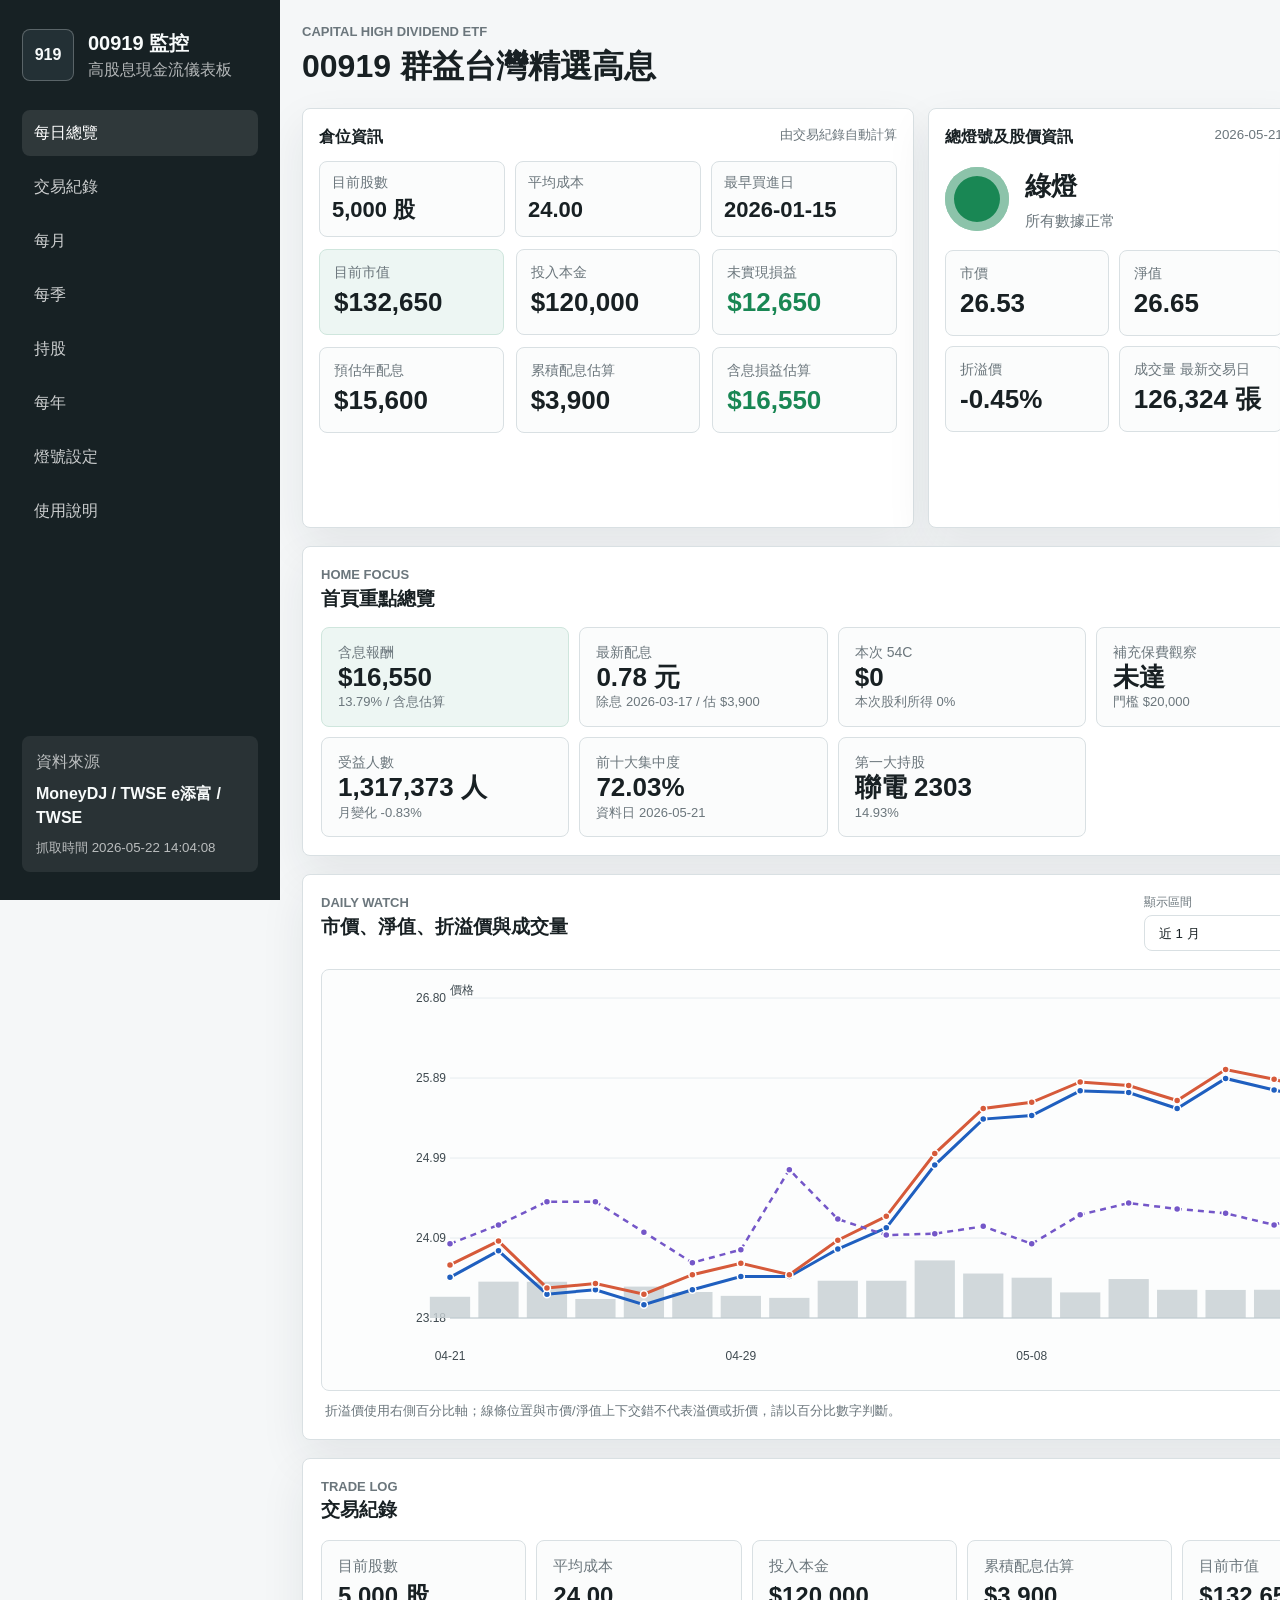
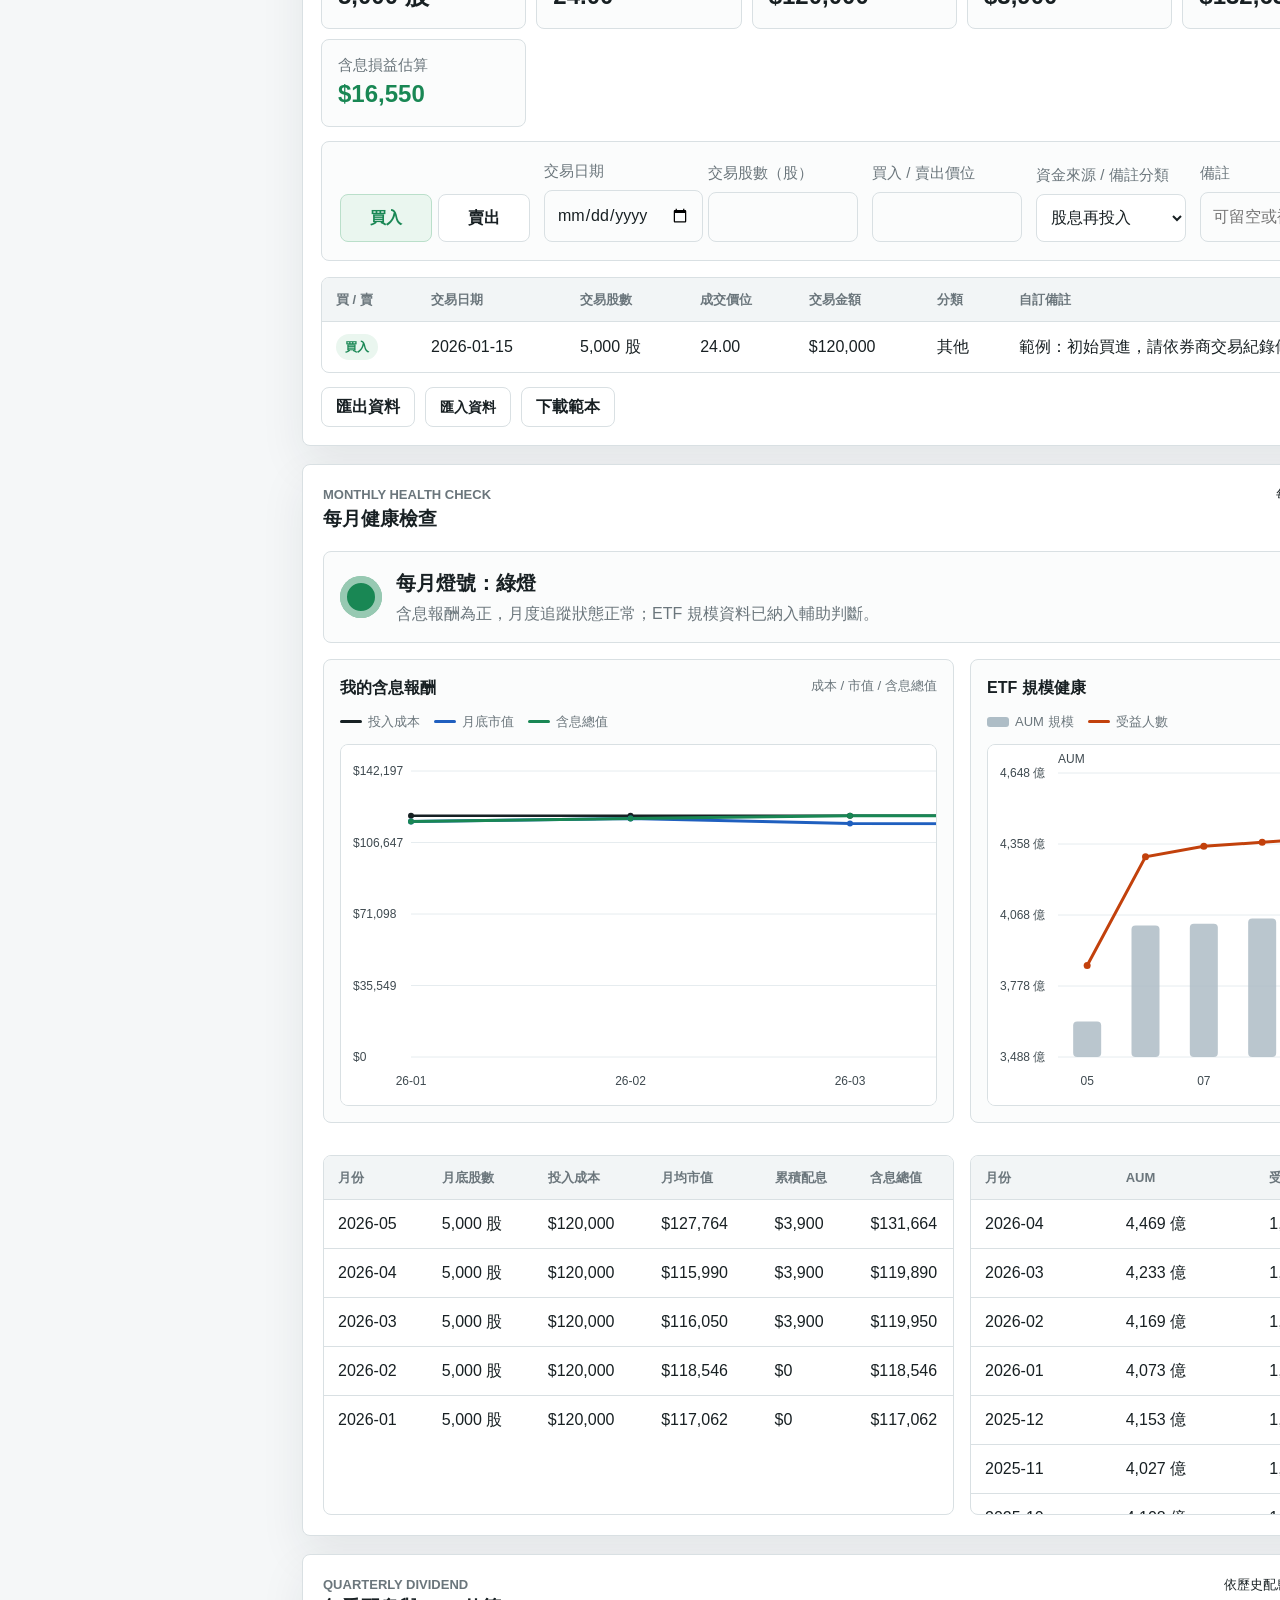
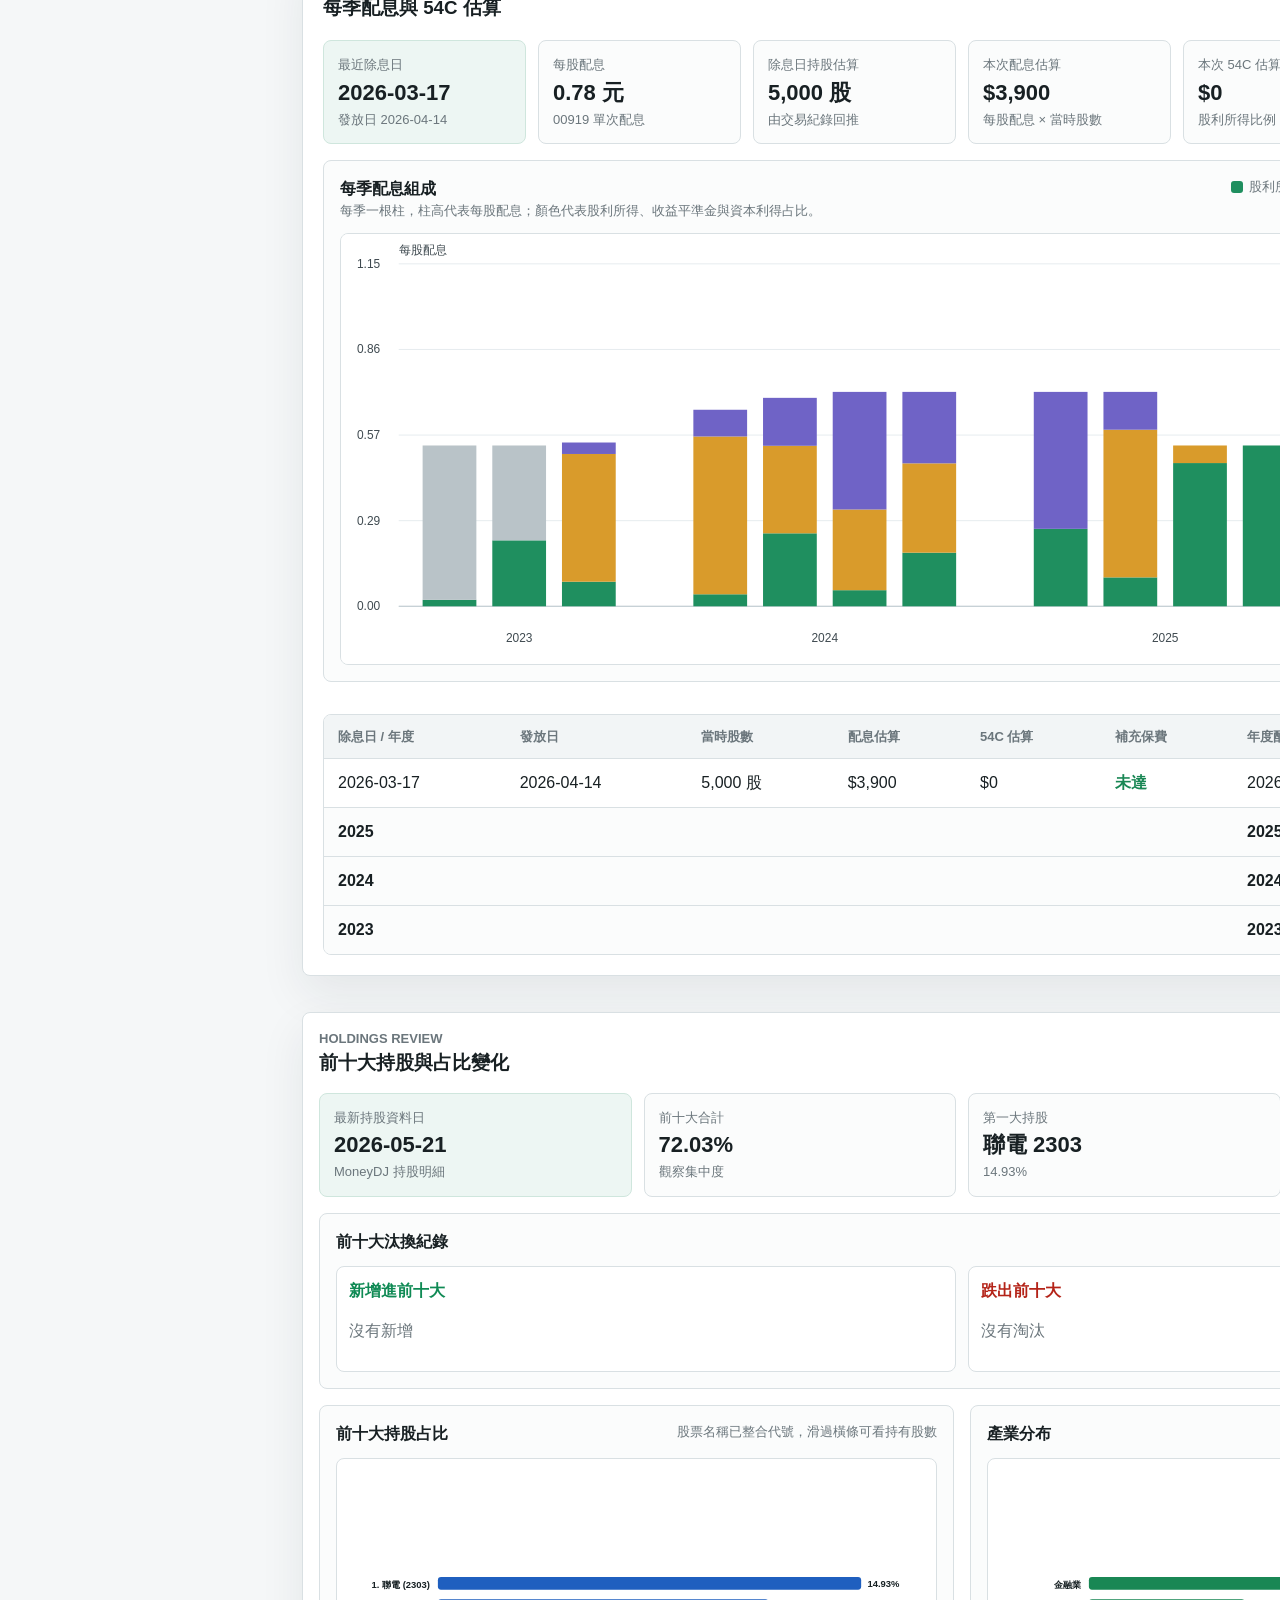
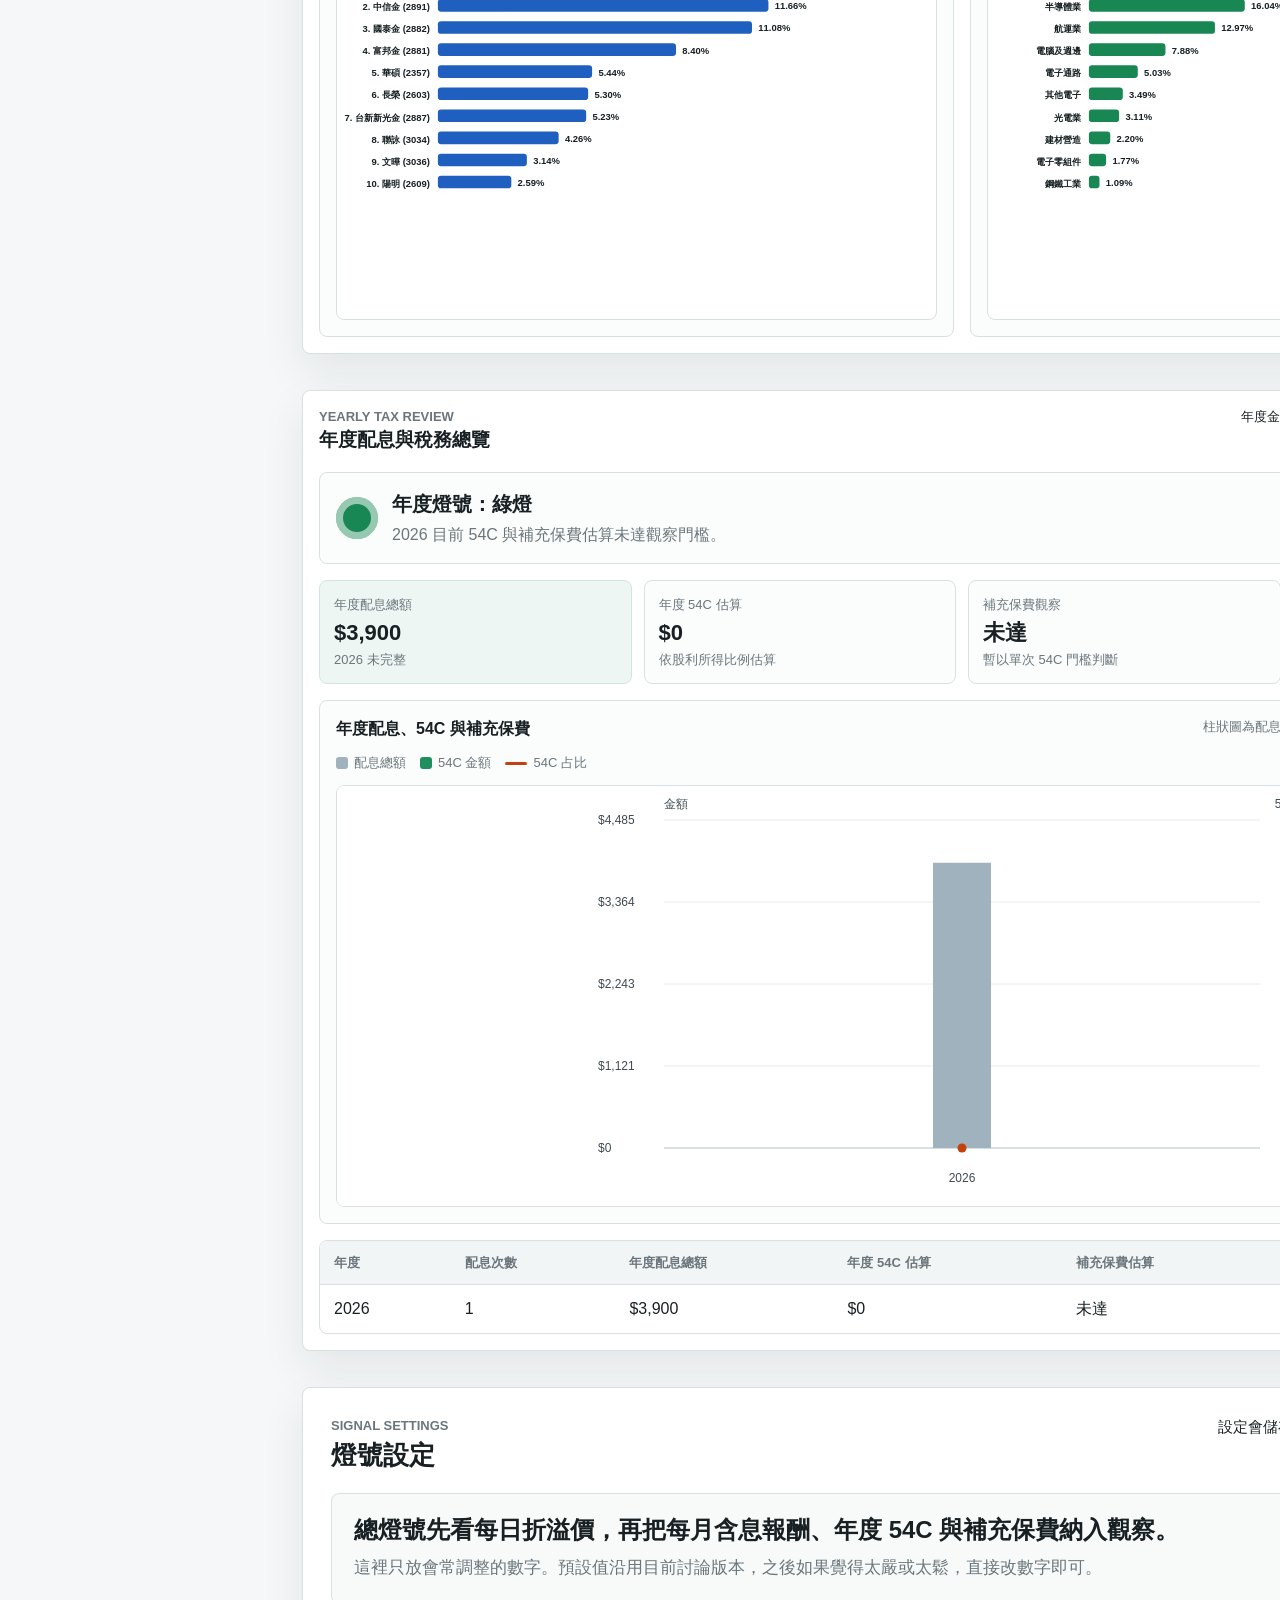
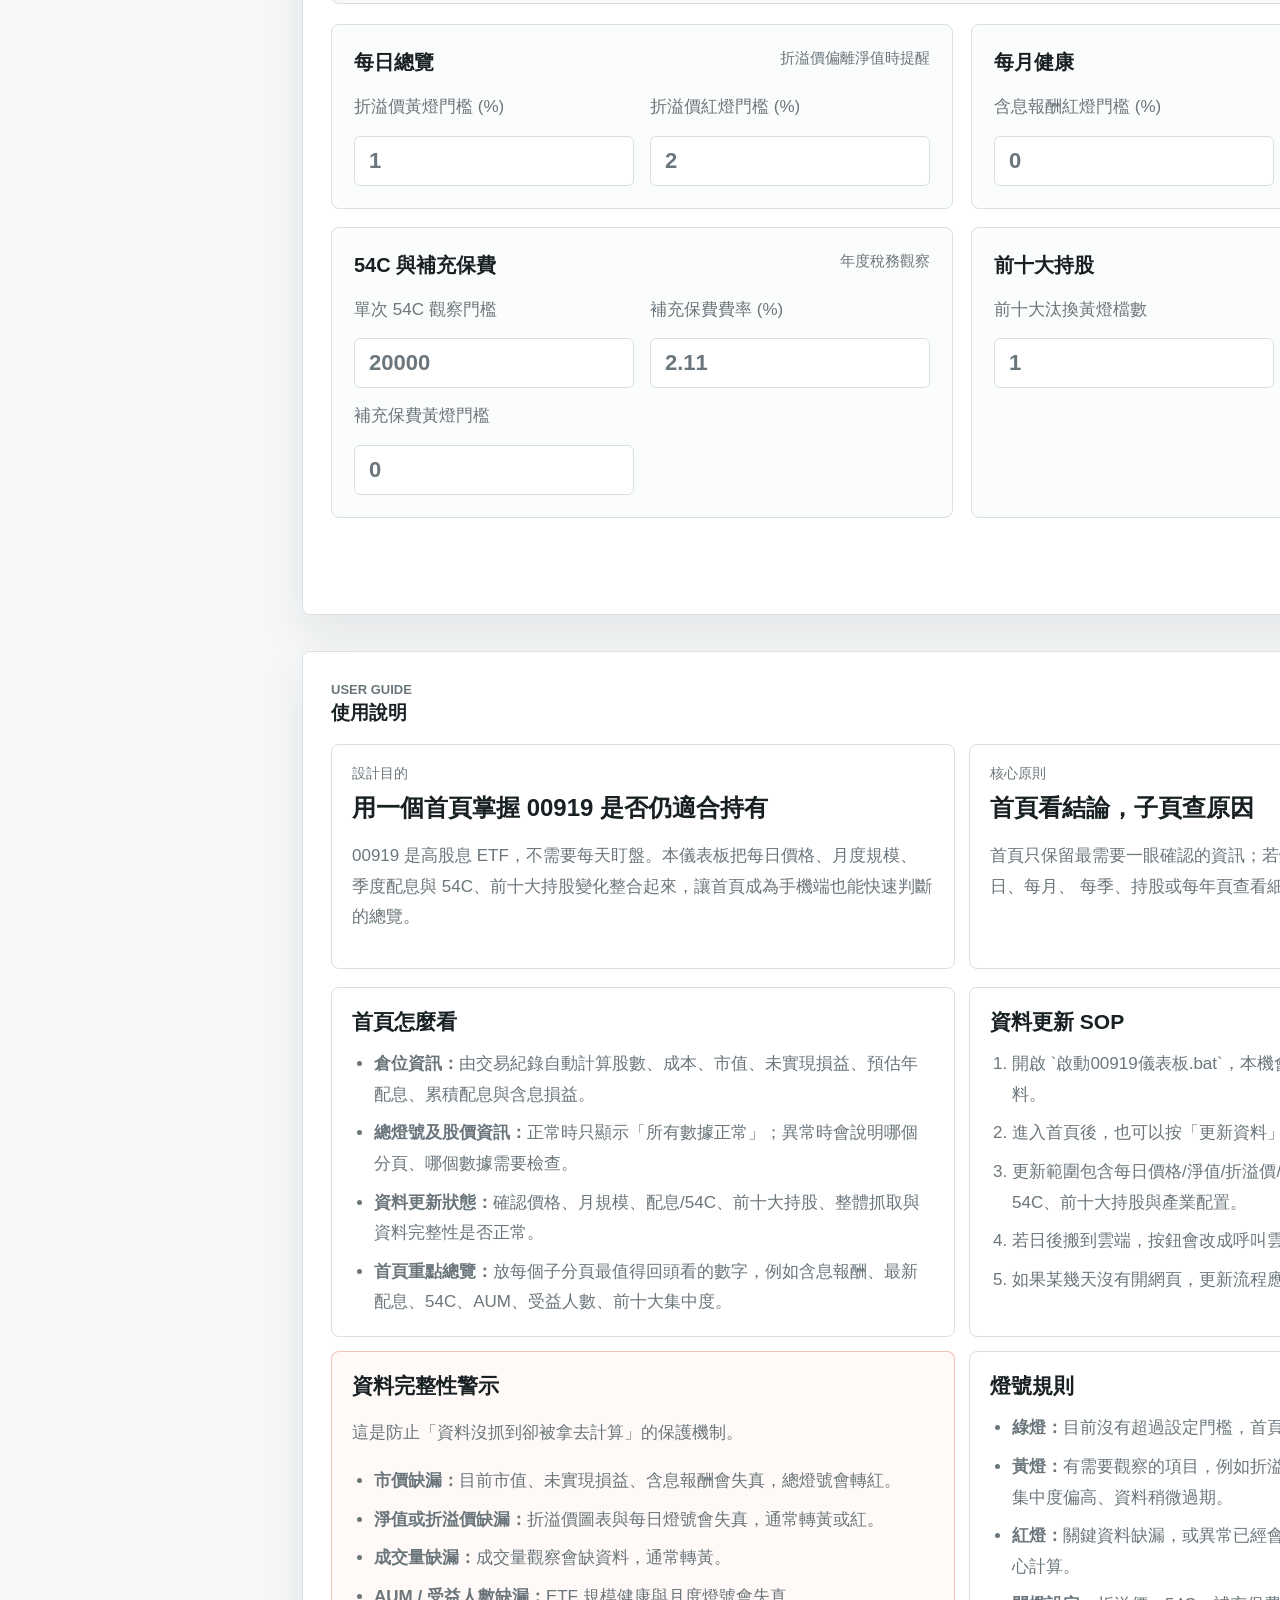
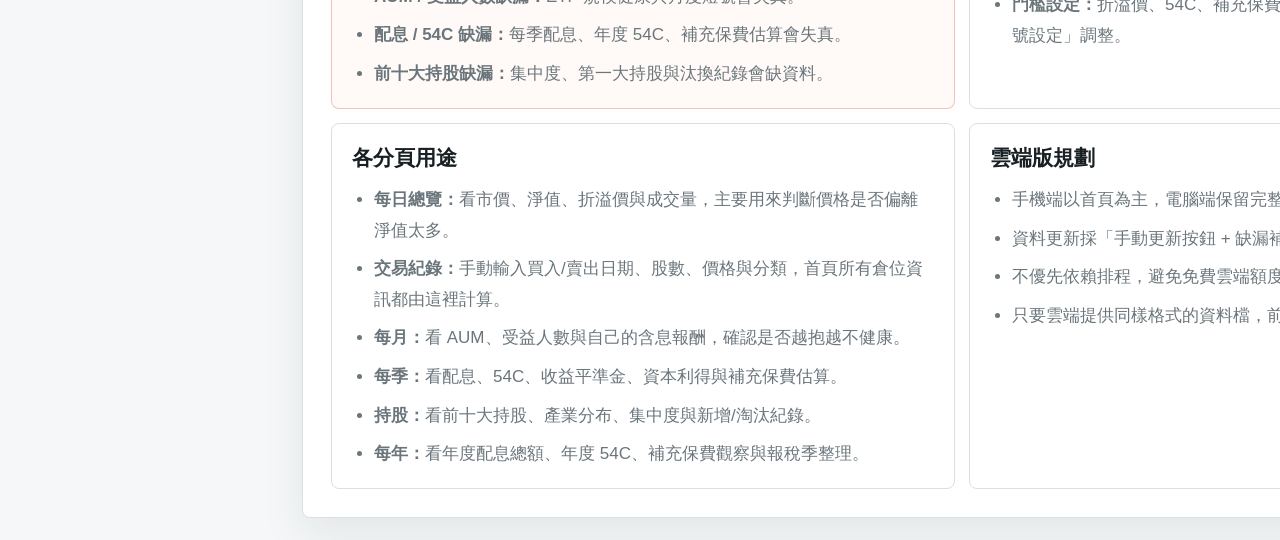
==== index.html @ 69cc53ef "mobile_spacing_v4" ====
<!doctype html>
<html lang="zh-Hant">
  <head>
    <meta charset="utf-8" />
    <meta name="viewport" content="width=device-width, initial-scale=1" />
    <title>00919 監控儀表板</title>
    <link rel="stylesheet" href="assets/styles.css?v=20260522-1730" />
  </head>
  <body>
    <div class="app-shell">
      <aside class="sidebar">
        <div class="brand">
          <span class="brand-mark">919</span>
          <div>
            <h1>00919 監控</h1>
            <p>高股息現金流儀表板</p>
          </div>
        </div>
        <nav class="nav">
          <a class="active" href="#home">每日總覽</a>
          <a href="#trades">交易紀錄</a>
          <a href="#monthly">每月</a>
          <a href="#quarterly">每季</a>
          <a href="#holdings">持股</a>
          <a href="#yearly">每年</a>
          <a href="#signal-settings">燈號設定</a>
          <a href="#manual">使用說明</a>
        </nav>
        <div class="source-card">
          <span>資料來源</span>
          <strong>MoneyDJ / TWSE e添富 / TWSE</strong>
          <small id="fetchedAt">更新中...</small>
        </div>
      </aside>

      <main class="content" id="home">
        <header class="page-header">
          <div>
            <p class="eyebrow">Capital High Dividend ETF</p>
            <h2>00919 群益台灣精選高息</h2>
          </div>
          <div class="header-actions">
            <button class="icon-button" id="refreshButton" type="button" title="重新讀取資料">↻</button>
          </div>
        </header>

        <section class="mobile-home" aria-label="00919 手機首頁">
          <section class="mobile-home__hero hero-banner">
            <div class="hero-banner__glow"></div>
            <div class="hero-status-orb" id="mobileSignalOrb">
              <span id="mobileSignalLabel">綠燈</span>
              <small id="mobileSignalReason">所有數據正常</small>
            </div>
            <div class="hero-meta">
              <p>CAPITAL HIGH DIVIDEND ETF</p>
              <h2>00919 群益台灣精選高息</h2>
              <span class="ui-status-chip hero-time-chip" id="mobileFetchedAt">目前資料抓取時間 --</span>
              <span class="ui-status-chip hero-premium-chip" id="mobileHeroPremium">折溢價 --</span>
            </div>
            <div class="hero-actions">
              <button class="hero-action-button" id="mobileRefreshButton" type="button">↻ 更新資料</button>
              <button class="hero-more-button" type="button" aria-label="更多">•••</button>
            </div>
          </section>

          <section class="core-status-card">
            <div class="mobile-section-head">
              <div class="mobile-section-title">
                <span class="mobile-section-icon teal">▰</span>
                <h3>核心數據與更新狀態</h3>
              </div>
              <span class="ui-status-chip ui-status-chip--green" id="mobileCoreUpdateCount">-- 已更新</span>
            </div>
            <div class="core-status-grid">
              <article class="core-metric-tile" data-status="green">
                <span class="metric-icon green">▱</span>
                <span class="metric-label">目前股數</span>
                <strong id="mobileShares">--</strong>
                <small class="metric-status-line" id="mobileSharesStatus">● 正常　--</small>
              </article>
              <article class="core-metric-tile" data-status="green">
                <span class="metric-icon cyan">$</span>
                <span class="metric-label">平均成本</span>
                <strong id="mobileAvgCost">--</strong>
                <small class="metric-status-line" id="mobileAvgCostStatus">● 正常　--</small>
              </article>
              <article class="core-metric-tile" data-status="green">
                <span class="metric-icon purple">□</span>
                <span class="metric-label">最早買進日</span>
                <strong id="mobileFirstTradeDate">--</strong>
                <small class="metric-status-line" id="mobileFirstTradeStatus">● 正常　--</small>
              </article>
              <article class="core-metric-tile" data-status="green">
                <span class="metric-icon green">↗</span>
                <span class="metric-label">目前市值</span>
                <strong id="mobileMarketValue">--</strong>
                <small class="metric-status-line" id="mobileMarketValueStatus">● 正常　--</small>
              </article>
              <article class="core-metric-tile" data-status="green">
                <span class="metric-icon blue">▣</span>
                <span class="metric-label">投入本金</span>
                <strong id="mobileTotalCost">--</strong>
                <small class="metric-status-line" id="mobileTotalCostStatus">● 正常　--</small>
              </article>
              <article class="core-metric-tile" data-status="green">
                <span class="metric-icon orange">◔</span>
                <span class="metric-label">未實現損益</span>
                <strong id="mobileUnrealizedPnl">--</strong>
                <small class="metric-status-line" id="mobileUnrealizedPnlStatus">● 正常　--</small>
              </article>
              <article class="core-metric-tile" data-status="green">
                <span class="metric-icon amber">◎</span>
                <span class="metric-label">預估年配息</span>
                <strong id="mobileAnnualDividend">--</strong>
                <small class="metric-status-line" id="mobileAnnualDividendStatus">● 正常　--</small>
              </article>
              <article class="core-metric-tile" data-status="green">
                <span class="metric-icon pink">⌁</span>
                <span class="metric-label">含息損益估算</span>
                <strong id="mobileTotalReturn">--</strong>
                <small class="metric-status-line" id="mobileTotalReturnStatus">● 正常　--</small>
              </article>
              <article class="core-metric-tile" data-status="green">
                <span class="metric-icon violet">▤</span>
                <span class="metric-label">累積配息估算</span>
                <strong id="mobileCumulativeDividend">--</strong>
                <small class="metric-status-line" id="mobileCumulativeDividendStatus">● 正常　--</small>
              </article>
            </div>
          </section>

          <section class="home-focus-card">
            <div class="mobile-section-head">
              <div class="mobile-section-title">
                <span class="mobile-section-icon green">★</span>
                <h3>首頁重點總覽</h3>
              </div>
            </div>
            <div class="mobile-focus-grid">
              <article class="mobile-focus-tile focus-return">
                <span>含息報酬</span>
                <strong id="mobileFocusTotalReturn">--</strong>
                <small id="mobileFocusTotalReturnRate">--</small>
              </article>
              <article class="mobile-focus-tile focus-dividend">
                <span>最新配息</span>
                <strong id="mobileFocusDividend">--</strong>
                <small id="mobileFocusDividendNote">--</small>
              </article>
              <article class="mobile-focus-tile focus-people">
                <span>受益人數</span>
                <strong id="mobileFocusBeneficiaries">--</strong>
                <small id="mobileFocusBeneficiariesNote">--</small>
              </article>
              <article class="mobile-focus-tile focus-aum">
                <span>AUM 規模</span>
                <strong id="mobileFocusAum">--</strong>
                <small id="mobileFocusAumNote">--</small>
              </article>
              <article class="mobile-focus-tile focus-top10">
                <span>前十大集中度</span>
                <strong id="mobileFocusTop10">--</strong>
                <small id="mobileFocusTop10Note">--</small>
              </article>
              <article class="mobile-focus-tile focus-holding">
                <span>第一大持股</span>
                <strong id="mobileFocusTopHolding">--</strong>
                <small id="mobileFocusTopHoldingNote">--</small>
              </article>
            </div>
          </section>

          <section class="trend-card">
            <div class="trend-card__head">
              <div class="mobile-section-title">
                <span class="mobile-section-icon teal">▧</span>
                <div>
                  <h3>走勢總覽</h3>
                  <p>市價、淨值、折溢價與成交量</p>
                </div>
              </div>
              <div class="trend-actions">
                <select id="mobileRangeSelect" aria-label="手機圖表顯示區間">
                  <option value="week">近 1 週</option>
                  <option value="month" selected>近 1 月</option>
                  <option value="year">近 1 年</option>
                  <option value="all">全部</option>
                </select>
                <button class="trend-expand-button" type="button" aria-label="展開圖表">↗</button>
              </div>
            </div>
            <div class="mobile-chart-legend">
              <span><i class="dot price"></i>市價</span>
              <span><i class="dot navline"></i>淨值</span>
              <span><i class="dot discount"></i>折溢價 %</span>
              <span><i class="dot volume"></i>成交量</span>
            </div>
            <div id="mobileMainChart" class="mobile-chart"></div>
          </section>
        </section>

        <section class="hero-grid">
          <div class="position-panel">
            <div class="panel-title">
              <span>倉位資訊</span>
              <small>由交易紀錄自動計算</small>
            </div>
            <div class="position-summary">
              <div>
                <span>目前股數</span>
                <strong id="holdingShares">--</strong>
              </div>
              <div>
                <span>平均成本</span>
                <strong id="avgCost">--</strong>
              </div>
              <div>
                <span>最早買進日</span>
                <strong id="firstTradeDate">--</strong>
              </div>
            </div>
            <div class="metric-grid">
              <div class="metric primary">
                <span>目前市值</span>
                <strong id="marketValue">--</strong>
              </div>
              <div class="metric">
                <span>投入本金</span>
                <strong id="totalCost">--</strong>
              </div>
              <div class="metric">
                <span>未實現損益</span>
                <strong id="unrealizedPnl">--</strong>
              </div>
              <div class="metric">
                <span>預估年配息</span>
                <strong id="annualDividend">--</strong>
              </div>
              <div class="metric">
                <span>累積配息估算</span>
                <strong id="cumulativeDividend">--</strong>
              </div>
              <div class="metric">
                <span>含息損益估算</span>
                <strong id="totalReturn">--</strong>
              </div>
            </div>
          </div>

          <div class="status-panel">
            <div class="panel-title">
              <span>總燈號及股價資訊</span>
              <small id="latestDate">--</small>
            </div>
            <div class="signal-wrap">
              <div class="signal-light" id="signalLight"></div>
              <div>
                <strong id="signalLabel">讀取中</strong>
                <p id="signalReason">正在載入最新資料。</p>
              </div>
            </div>
            <div class="snapshot">
              <div>
                <span>市價</span>
                <strong id="latestPrice">--</strong>
              </div>
              <div>
                <span>淨值</span>
                <strong id="latestNav">--</strong>
              </div>
              <div>
                <span>折溢價</span>
                <strong id="latestDiscount">--</strong>
              </div>
              <div>
                <span>成交量 最新交易日</span>
                <strong id="latestVolume">--</strong>
              </div>
            </div>
          </div>
          <section class="data-freshness-section">
          <div class="section-head compact">
            <div>
              <p class="eyebrow">Data Update</p>
              <h3>資料更新狀態</h3>
            </div>
            <button class="refresh-action" id="homeRefreshButton" type="button">更新資料</button>
          </div>
          <div class="freshness-grid">
            <article class="freshness-card">
              <span>每日價格</span>
              <strong id="freshDailyStatus">--</strong>
              <small id="freshDailyDate">--</small>
            </article>
            <article class="freshness-card">
              <span>每月規模</span>
              <strong id="freshMonthlyStatus">--</strong>
              <small id="freshMonthlyDate">--</small>
            </article>
            <article class="freshness-card">
              <span>配息 / 54C</span>
              <strong id="freshDividendStatus">--</strong>
              <small id="freshDividendDate">--</small>
            </article>
            <article class="freshness-card">
              <span>前十大持股</span>
              <strong id="freshHoldingsStatus">--</strong>
              <small id="freshHoldingsDate">--</small>
            </article>
            <article class="freshness-card">
              <span>整體抓取</span>
              <strong id="freshFetchedStatus">--</strong>
              <small id="freshFetchedAt">--</small>
            </article>
            <article class="freshness-card">
              <span>資料完整性</span>
              <strong id="freshIntegrityStatus">--</strong>
              <small id="freshIntegrityNote">--</small>
            </article>
          </div>
          </section>
        </section>

        <section class="home-focus-section">
          <div class="section-head compact">
            <div>
              <p class="eyebrow">Home Focus</p>
              <h3>首頁重點總覽</h3>
            </div>
            <small>把各分頁最需要掃一眼的數字集中到首頁</small>
          </div>
          <div class="home-focus-grid">
            <article class="focus-card primary">
              <span>含息報酬</span>
              <strong id="homeTotalReturn">--</strong>
              <small id="homeTotalReturnRate">--</small>
            </article>
            <article class="focus-card">
              <span>最新配息</span>
              <strong id="homeLatestDividend">--</strong>
              <small id="homeLatestDividendDate">--</small>
            </article>
            <article class="focus-card">
              <span>本次 54C</span>
              <strong id="homeLatest54c">--</strong>
              <small id="homeLatest54cNote">--</small>
            </article>
            <article class="focus-card">
              <span>補充保費觀察</span>
              <strong id="homePremiumWatch">--</strong>
              <small id="homePremiumNote">--</small>
            </article>
            <article class="focus-card">
              <span>AUM 規模</span>
              <strong id="homeAum">--</strong>
              <small id="homeAumMonth">--</small>
            </article>
            <article class="focus-card">
              <span>受益人數</span>
              <strong id="homeBeneficiaries">--</strong>
              <small id="homeBeneficiaryChange">--</small>
            </article>
            <article class="focus-card">
              <span>前十大集中度</span>
              <strong id="homeTop10Total">--</strong>
              <small id="homeTop10Date">--</small>
            </article>
            <article class="focus-card">
              <span>第一大持股</span>
              <strong id="homeTopHolding">--</strong>
              <small id="homeTopHoldingWeight">--</small>
            </article>
          </div>
        </section>

        <section class="chart-section" id="daily">
          <div class="section-head">
            <div>
              <p class="eyebrow">Daily Watch</p>
              <h3>市價、淨值、折溢價與成交量</h3>
            </div>
            <div class="chart-tools">
              <label class="range-label">
                顯示區間
                <select id="rangeSelect">
                  <option value="week">近 1 週</option>
                  <option value="month" selected>近 1 月</option>
                  <option value="year">近 1 年</option>
                  <option value="all">全部</option>
                </select>
              </label>
              <div class="legend">
                <span><i class="line price"></i>市價</span>
                <span><i class="line navline"></i>淨值</span>
                <span><i class="line discount"></i>折溢價 %</span>
                <span><i class="bar"></i>成交量</span>
              </div>
            </div>
          </div>
          <div id="mainChart" class="chart"></div>
          <p class="chart-note">折溢價使用右側百分比軸；線條位置與市價/淨值上下交錯不代表溢價或折價，請以百分比數字判斷。</p>
        </section>

        <section class="trade-section" id="trades">
          <div class="section-head">
            <div>
              <p class="eyebrow">Trade Log</p>
              <h3>交易紀錄</h3>
            </div>
            <small>交易紀錄會驅動首頁股數、成本與含息損益</small>
          </div>

          <div class="trade-stats trade-summary-stats">
            <div>
              <span>目前股數</span>
              <strong id="tradeStatShares">--</strong>
            </div>
            <div>
              <span>平均成本</span>
              <strong id="tradeStatAvgCost">--</strong>
            </div>
            <div>
              <span>投入本金</span>
              <strong id="tradeStatCost">--</strong>
            </div>
            <div>
              <span>累積配息估算</span>
              <strong id="tradeStatDividend">--</strong>
            </div>
            <div>
              <span>目前市值</span>
              <strong id="tradeStatMarketValue">--</strong>
            </div>
            <div>
              <span>未實現損益</span>
              <strong id="tradeStatPnl">--</strong>
            </div>
            <div>
              <span>含息損益估算</span>
              <strong id="tradeStatTotalReturn">--</strong>
            </div>
          </div>

          <div class="trade-layout">
            <form class="trade-form" id="tradeForm">
              <div class="side-toggle" role="group" aria-label="買賣別">
                <button class="active" type="button" data-action="buy">買入</button>
                <button type="button" data-action="sell">賣出</button>
              </div>
              <label>
                交易日期
                <input id="tradeDateInput" type="date" required />
              </label>
              <label>
                交易股數（股）
                <input id="tradeSharesInput" type="number" min="1" step="1" required />
              </label>
              <label>
                買入 / 賣出價位
                <input id="tradePriceInput" type="number" min="0" step="0.01" required />
              </label>
              <label>
                資金來源 / 備註分類
                <select id="tradeNoteTypeInput">
                  <option value="股息再投入">股息再投入</option>
                  <option value="薪資投入">薪資投入</option>
                  <option value="年終投入">年終投入</option>
                  <option value="定期投入">定期投入</option>
                  <option value="閒置資金投入">閒置資金投入</option>
                  <option value="再平衡調整">再平衡調整</option>
                  <option value="部位調整">部位調整</option>
                  <option value="其他">其他</option>
                </select>
              </label>
              <label class="trade-note">
                備註
                <input id="tradeNoteInput" type="text" placeholder="可留空或補充說明" />
              </label>
              <button class="submit-trade" id="tradeSubmitButton" type="submit">新增交易</button>
            </form>
          </div>

          <div class="table-wrap trade-table-wrap">
            <table class="trade-table">
              <thead>
                <tr>
                  <th>買 / 賣</th>
                  <th>交易日期</th>
                  <th>交易股數</th>
                  <th>成交價位</th>
                  <th>交易金額</th>
                  <th>分類</th>
                  <th>自訂備註</th>
                  <th></th>
                </tr>
              </thead>
              <tbody id="tradeTableBody"></tbody>
            </table>
          </div>

          <div class="trade-actions">
            <button type="button" id="exportTradesButton">匯出資料</button>
            <label class="import-button">
              匯入資料
              <input id="importTradesInput" type="file" accept=".csv,text/csv" />
            </label>
            <button type="button" id="downloadTemplateButton">下載範本</button>
          </div>
        </section>

        <section class="monthly-section" id="monthly">
          <div class="section-head">
            <div>
              <p class="eyebrow">Monthly Health Check</p>
              <h3>每月健康檢查</h3>
            </div>
            <small>每月模組燈號會回饋到首頁總燈號，首頁仍是唯一總判斷</small>
          </div>

          <div class="monthly-signal-card">
            <div class="mini-signal-light" id="monthlySignalLight"></div>
            <div>
              <strong id="monthlySignalLabel">讀取中</strong>
              <p id="monthlySignalReason">等待月度資料整理。</p>
            </div>
          </div>

          <div class="monthly-chart-grid">
            <article class="monthly-chart-card">
              <div class="panel-title">
                <span>我的含息報酬</span>
                <small>成本 / 市值 / 含息總值</small>
              </div>
              <div class="monthly-legend">
                <span><i class="line cost"></i>投入成本</span>
                <span><i class="line market"></i>月底市值</span>
                <span><i class="line total"></i>含息總值</span>
              </div>
              <div id="monthlyReturnChart" class="monthly-chart"></div>
            </article>

            <article class="monthly-chart-card">
              <div class="panel-title">
                <span>ETF 規模健康</span>
                <small>AUM / 受益人數</small>
              </div>
              <div class="monthly-legend">
                <span><i class="line aum"></i>AUM 規模</span>
                <span><i class="line beneficiary"></i>受益人數</span>
              </div>
              <div id="monthlyEtfHealthChart" class="monthly-chart etf-health-empty"></div>
            </article>
          </div>

          <div class="monthly-table-grid">
            <div class="table-wrap monthly-table-wrap">
              <table class="trade-table monthly-table">
                <thead>
                  <tr>
                    <th>月份</th>
                    <th>月底股數</th>
                    <th>投入成本</th>
                    <th>月均市值</th>
                    <th>累積配息</th>
                    <th>含息總值</th>
                    <th>含息損益</th>
                    <th>含息報酬率</th>
                  </tr>
                </thead>
                <tbody id="monthlyReturnTableBody"></tbody>
              </table>
            </div>
            <div class="table-wrap monthly-table-wrap">
              <table class="trade-table monthly-table">
                <thead>
                  <tr>
                    <th>月份</th>
                    <th>AUM</th>
                    <th>受益人數</th>
                    <th>月變化</th>
                  </tr>
                </thead>
                <tbody id="monthlyEtfTableBody"></tbody>
              </table>
            </div>
          </div>
        </section>

        <section class="quarterly-section" id="quarterly">
          <div class="section-head">
            <div>
              <p class="eyebrow">Quarterly Dividend</p>
              <h3>每季配息與 54C 估算</h3>
            </div>
            <small>依歷史配息與除息日持股估算，正式報稅仍以券商與稅務資料為準</small>
          </div>

          <div class="dividend-summary-grid">
            <article class="dividend-card accent">
              <span>最近除息日</span>
              <strong id="latestDividendExDate">--</strong>
              <small id="latestDividendPayDate">發放日 --</small>
            </article>
            <article class="dividend-card">
              <span>每股配息</span>
              <strong id="latestDividendPerShare">--</strong>
              <small>00919 單次配息</small>
            </article>
            <article class="dividend-card">
              <span>除息日持股估算</span>
              <strong id="latestDividendShares">--</strong>
              <small>由交易紀錄回推</small>
            </article>
            <article class="dividend-card">
              <span>本次配息估算</span>
              <strong id="latestDividendCash">--</strong>
              <small>每股配息 × 當時股數</small>
            </article>
            <article class="dividend-card">
              <span>本次 54C 估算</span>
              <strong id="latestDividend54c">--</strong>
              <small id="latestDividend54cNote">股利所得比例 --</small>
            </article>
            <article class="dividend-card">
              <span>補充保費觀察</span>
              <strong id="latestDividendHealth">--</strong>
              <small>暫以 54C 估算值觀察門檻</small>
            </article>
          </div>

          <div class="quarterly-layout">
            <div class="table-wrap dividend-table-wrap">
              <table class="trade-table dividend-table">
                <thead>
                  <tr>
                    <th>除息日</th>
                    <th>發放日</th>
                    <th>每股配息</th>
                    <th>股利所得</th>
                    <th>收益平準金</th>
                    <th>資本利得</th>
                    <th>當時股數</th>
                    <th>配息估算</th>
                    <th>54C 估算</th>
                    <th>補充保費</th>
                  </tr>
                </thead>
                <tbody id="dividendTableBody"></tbody>
              </table>
            </div>

            <aside class="yearly-dividend-card">
              <div class="panel-title">
                <span>年度配息統計</span>
                <small>依除息年度彙總</small>
              </div>
              <div id="dividendYearChart" class="dividend-bar-chart"></div>
              <div id="dividendYearStats" class="yearly-stat-list"></div>
            </aside>
          </div>
        </section>

        <section class="holdings-section" id="holdings">
          <div class="section-head">
            <div>
              <p class="eyebrow">Holdings Review</p>
              <h3>前十大持股與占比變化</h3>
            </div>
            <small id="holdingsDataDate">等待持股資料</small>
          </div>

          <div class="holdings-summary-grid">
            <article class="dividend-card accent">
              <span>最新持股資料日</span>
              <strong id="holdingsLatestDate">--</strong>
              <small>MoneyDJ 持股明細</small>
            </article>
            <article class="dividend-card">
              <span>前十大合計</span>
              <strong id="top10TotalWeight">--</strong>
              <small>觀察集中度</small>
            </article>
            <article class="dividend-card">
              <span>第一大持股</span>
              <strong id="topHoldingName">--</strong>
              <small id="topHoldingWeight">--</small>
            </article>
            <article class="dividend-card">
              <span>前十大汰換</span>
              <strong id="holdingRotationCount">--</strong>
              <small id="holdingRotationSummary">等待下一次快照</small>
            </article>
          </div>

          <div class="holding-rotation-card">
            <div class="panel-title">
              <span>前十大汰換紀錄</span>
              <small id="holdingRotationPeriod">需要至少兩次持股快照才會顯示變動</small>
            </div>
            <div id="holdingRotationList" class="holding-rotation-list"></div>
          </div>

          <div class="holdings-grid">
            <article class="monthly-chart-card">
              <div class="panel-title">
                <span>前十大持股占比</span>
                <small>股票名稱已整合代號，滑過橫條可看持有股數</small>
              </div>
              <div id="topHoldingsChart" class="holdings-chart large"></div>
            </article>
            <article class="monthly-chart-card">
              <div class="panel-title">
                <span>產業分布</span>
                <small>用來看金融、半導體、航運等配置重心</small>
              </div>
              <div id="industryChart" class="holdings-chart large"></div>
            </article>
          </div>
        </section>

        <section class="yearly-section" id="yearly">
          <div class="section-head">
            <div>
              <p class="eyebrow">Yearly Tax Review</p>
              <h3>年度配息與稅務總覽</h3>
            </div>
            <small>年度金額依除息日持股估算，正式報稅仍以券商與稅務資料為準</small>
          </div>

          <div class="monthly-signal-card yearly-signal-card">
            <div class="mini-signal-light" id="yearlySignalLight"></div>
            <div>
              <strong id="yearlySignalLabel">讀取中</strong>
              <p id="yearlySignalReason">等待年度配息資料整理。</p>
            </div>
          </div>

          <div class="yearly-summary-grid">
            <article class="dividend-card accent">
              <span>年度配息總額</span>
              <strong id="yearlyLatestCash">--</strong>
              <small id="yearlyLatestStatus">--</small>
            </article>
            <article class="dividend-card">
              <span>年度 54C 估算</span>
              <strong id="yearlyLatest54c">--</strong>
              <small>依股利所得比例估算</small>
            </article>
            <article class="dividend-card">
              <span>補充保費觀察</span>
              <strong id="yearlyLatestPremium">--</strong>
              <small>暫以單次 54C 門檻判斷</small>
            </article>
            <article class="dividend-card">
              <span>配息次數</span>
              <strong id="yearlyLatestCount">--</strong>
              <small>四季齊全才是完整年度</small>
            </article>
          </div>

          <article class="monthly-chart-card yearly-chart-card">
            <div class="panel-title">
              <span>年度配息、54C 與補充保費</span>
              <small>柱狀圖為配息總額，其中深色段為 54C；折線用右軸顯示 54C 占比</small>
            </div>
            <div class="monthly-legend">
              <span><i class="legend-dot yearly-non54c"></i>配息總額</span>
              <span><i class="legend-dot yearly-54c"></i>54C 金額</span>
              <span><i class="line yearly-premium"></i>54C 占比</span>
            </div>
            <div id="yearlyTaxChart" class="yearly-tax-chart"></div>
          </article>

          <div class="table-wrap yearly-tax-table-wrap">
            <table class="trade-table yearly-tax-table">
              <thead>
                <tr>
                  <th>年度</th>
                  <th>配息次數</th>
                  <th>年度配息總額</th>
                  <th>年度 54C 估算</th>
                  <th>補充保費估算</th>
                  <th>54C 占比</th>
                  <th>狀態</th>
                </tr>
              </thead>
              <tbody id="yearlyTaxTableBody"></tbody>
            </table>
          </div>
        </section>

        <section class="settings-section" id="signal-settings">
          <div class="section-head">
            <div>
              <p class="eyebrow">Signal Settings</p>
              <h3>燈號設定</h3>
            </div>
            <small>設定會儲存在目前瀏覽器，儲存後各頁燈號會重新計算。</small>
          </div>

          <div class="settings-intro">
            <div>
              <strong>總燈號先看每日折溢價，再把每月含息報酬、年度 54C 與補充保費納入觀察。</strong>
              <p>這裡只放會常調整的數字。預設值沿用目前討論版本，之後如果覺得太嚴或太鬆，直接改數字即可。</p>
            </div>
            <span id="signalSettingsMessage" class="settings-message"></span>
          </div>

          <form id="signalSettingsForm" class="settings-form">
            <article class="settings-card">
              <div class="panel-title">
                <span>每日總覽</span>
                <small>折溢價偏離淨值時提醒</small>
              </div>
              <div class="settings-fields">
                <label>
                  折溢價黃燈門檻 (%)
                  <input id="settingPremiumDiscountYellowPct" type="number" step="0.1" min="1" max="10" />
                </label>
                <label>
                  折溢價紅燈門檻 (%)
                  <input id="settingPremiumDiscountRedPct" type="number" step="0.1" min="2" max="10" />
                </label>
              </div>
            </article>

            <article class="settings-card">
              <div class="panel-title">
                <span>每月健康</span>
                <small>含息報酬與受益人數</small>
              </div>
              <div class="settings-fields">
                <label>
                  含息報酬紅燈門檻 (%)
                  <input id="settingMonthlyReturnRedPct" type="number" step="0.1" min="-100" max="100" />
                </label>
                <label>
                  受益人連續下降月數
                  <input id="settingBeneficiaryDeclineMonths" type="number" step="1" min="1" max="12" />
                </label>
              </div>
            </article>

            <article class="settings-card">
              <div class="panel-title">
                <span>54C 與補充保費</span>
                <small>年度稅務觀察</small>
              </div>
              <div class="settings-fields">
                <label>
                  單次 54C 觀察門檻
                  <input id="settingSingle54cThreshold" type="number" step="1000" min="0" />
                </label>
                <label>
                  補充保費費率 (%)
                  <input id="settingSupplementalPremiumRatePct" type="number" step="0.01" min="0" max="10" />
                </label>
                <label>
                  補充保費黃燈門檻
                  <input id="settingSupplementalPremiumWarningAmount" type="number" step="100" min="0" />
                </label>
              </div>
            </article>

            <article class="settings-card">
              <div class="panel-title">
                <span>前十大持股</span>
                <small>換股與集中度觀察</small>
              </div>
              <div class="settings-fields">
                <label>
                  前十大汰換黃燈檔數
                  <input id="settingTop10RotationWarningCount" type="number" step="1" min="0" max="10" />
                </label>
                <label>
                  前十大集中度黃燈 (%)
                  <input id="settingTop10ConcentrationYellowPct" type="number" step="0.1" min="0" max="100" />
                </label>
              </div>
            </article>

            <div class="settings-actions">
              <button class="submit-trade" type="submit">儲存設定</button>
              <button id="resetSignalSettingsButton" type="button">恢復預設</button>
            </div>
          </form>
        </section>

        <section class="manual-section" id="manual">
          <div class="section-head">
            <div>
              <p class="eyebrow">User Guide</p>
              <h3>使用說明</h3>
            </div>
            <small>忘記欄位、燈號或更新邏輯時，先回到這頁確認。</small>
          </div>

          <div class="manual-hero">
            <div>
              <span>設計目的</span>
              <strong>用一個首頁掌握 00919 是否仍適合持有</strong>
              <p>
                00919 是高股息 ETF，不需要每天盯盤。本儀表板把每日價格、月度規模、
                季度配息與 54C、前十大持股變化整合起來，讓首頁成為手機端也能快速判斷的總覽。
              </p>
            </div>
            <div>
              <span>核心原則</span>
              <strong>首頁看結論，子頁查原因</strong>
              <p>
                首頁只保留最需要一眼確認的資訊；若燈號變黃或紅，再依文字提醒前往每日、每月、
                每季、持股或每年頁查看細節。
              </p>
            </div>
          </div>

          <div class="manual-grid">
            <article class="manual-card">
              <h4>首頁怎麼看</h4>
              <ul>
                <li><strong>倉位資訊：</strong>由交易紀錄自動計算股數、成本、市值、未實現損益、預估年配息、累積配息與含息損益。</li>
                <li><strong>總燈號及股價資訊：</strong>正常時只顯示「所有數據正常」；異常時會說明哪個分頁、哪個數據需要檢查。</li>
                <li><strong>資料更新狀態：</strong>確認價格、月規模、配息/54C、前十大持股、整體抓取與資料完整性是否正常。</li>
                <li><strong>首頁重點總覽：</strong>放每個子分頁最值得回頭看的數字，例如含息報酬、最新配息、54C、AUM、受益人數、前十大集中度。</li>
              </ul>
            </article>

            <article class="manual-card">
              <h4>資料更新 SOP</h4>
              <ol>
                <li>開啟 `啟動00919儀表板.bat`，本機會先執行 `fetch_data.py` 抓取最新資料。</li>
                <li>進入首頁後，也可以按「更新資料」手動補抓。</li>
                <li>更新範圍包含每日價格/淨值/折溢價/成交量、每月 AUM/受益人數、配息與 54C、前十大持股與產業配置。</li>
                <li>若日後搬到雲端，按鈕會改成呼叫雲端後端或雲端函式，邏輯不變。</li>
                <li>如果某幾天沒有開網頁，更新流程應補抓缺漏資料，而不是只抓當天。</li>
              </ol>
            </article>

            <article class="manual-card warning">
              <h4>資料完整性警示</h4>
              <p>這是防止「資料沒抓到卻被拿去計算」的保護機制。</p>
              <ul>
                <li><strong>市價缺漏：</strong>目前市值、未實現損益、含息報酬會失真，總燈號會轉紅。</li>
                <li><strong>淨值或折溢價缺漏：</strong>折溢價圖表與每日燈號會失真，通常轉黃或紅。</li>
                <li><strong>成交量缺漏：</strong>成交量觀察會缺資料，通常轉黃。</li>
                <li><strong>AUM / 受益人數缺漏：</strong>ETF 規模健康與月度燈號會失真。</li>
                <li><strong>配息 / 54C 缺漏：</strong>每季配息、年度 54C、補充保費估算會失真。</li>
                <li><strong>前十大持股缺漏：</strong>集中度、第一大持股與汰換紀錄會缺資料。</li>
              </ul>
            </article>

            <article class="manual-card">
              <h4>燈號規則</h4>
              <ul>
                <li><strong>綠燈：</strong>目前沒有超過設定門檻，首頁顯示「所有數據正常」。</li>
                <li><strong>黃燈：</strong>有需要觀察的項目，例如折溢價偏大、月度含息報酬轉弱、前十大集中度偏高、資料稍微過期。</li>
                <li><strong>紅燈：</strong>關鍵資料缺漏，或異常已經會明顯影響市值、損益、含息報酬等核心計算。</li>
                <li><strong>門檻設定：</strong>折溢價、54C、補充保費、受益人數、前十大集中度等可到「燈號設定」調整。</li>
              </ul>
            </article>

            <article class="manual-card">
              <h4>各分頁用途</h4>
              <ul>
                <li><strong>每日總覽：</strong>看市價、淨值、折溢價與成交量，主要用來判斷價格是否偏離淨值太多。</li>
                <li><strong>交易紀錄：</strong>手動輸入買入/賣出日期、股數、價格與分類，首頁所有倉位資訊都由這裡計算。</li>
                <li><strong>每月：</strong>看 AUM、受益人數與自己的含息報酬，確認是否越抱越不健康。</li>
                <li><strong>每季：</strong>看配息、54C、收益平準金、資本利得與補充保費估算。</li>
                <li><strong>持股：</strong>看前十大持股、產業分布、集中度與新增/淘汰紀錄。</li>
                <li><strong>每年：</strong>看年度配息總額、年度 54C、補充保費觀察與報稅季整理。</li>
              </ul>
            </article>

            <article class="manual-card">
              <h4>雲端版規劃</h4>
              <ul>
                <li>手機端以首頁為主，電腦端保留完整分頁。</li>
                <li>資料更新採「手動更新按鈕 + 缺漏補抓 + 資料新鮮度提醒」。</li>
                <li>不優先依賴排程，避免免費雲端額度被用光。</li>
                <li>只要雲端提供同樣格式的資料檔，前端燈號與完整性警示可以直接沿用。</li>
              </ul>
            </article>
          </div>
        </section>

      </main>
    </div>

    <script src="assets/signal_settings.js?v=20260522-1315"></script>
    <script src="assets/app.js?v=20260522-1645"></script>
    <script src="assets/dividend_quarterly_overrides.js?v=20260521-1555"></script>
    <script src="assets/monthly_health.js?v=20260522-1245"></script>
    <script src="assets/holdings.js?v=20260522-0915"></script>
    <script src="assets/yearly_tax.js?v=20260522-1245"></script>
    <script src="assets/navigation.js?v=20260522-1730"></script>
  </body>
</html>
---- assets/styles.css ----
:root {
  --bg: #f5f7f8;
  --panel: #ffffff;
  --ink: #182023;
  --muted: #6b767c;
  --line: #d9e0e3;
  --green: #198754;
  --yellow: #b98500;
  --red: #c74343;
  --price: #1f5fbf;
  --nav: #d65a3a;
  --discount: #7457c8;
  --shadow: 0 18px 45px rgba(28, 40, 46, 0.08);
}

* {
  box-sizing: border-box;
}

body {
  margin: 0;
  background: var(--bg);
  color: var(--ink);
  font-family: "Segoe UI", "Noto Sans TC", Arial, sans-serif;
  font-size: 16px;
  line-height: 1.5;
}

button,
input {
  font: inherit;
}

.app-shell {
  min-height: 100vh;
  display: grid;
  grid-template-columns: 280px minmax(0, 1fr);
}

.sidebar {
  position: sticky;
  top: 0;
  height: 100vh;
  padding: 28px 22px;
  background: #172124;
  color: #f8fbfb;
  display: flex;
  flex-direction: column;
  gap: 28px;
}

.brand {
  display: flex;
  gap: 14px;
  align-items: center;
}

.brand-mark {
  width: 52px;
  height: 52px;
  display: grid;
  place-items: center;
  border: 1px solid rgba(255, 255, 255, 0.25);
  border-radius: 8px;
  background: #233035;
  font-weight: 800;
}

.brand h1,
.brand p,
.page-header h2,
.page-header p,
.section-head h3,
.section-head p {
  margin: 0;
}

.brand h1 {
  font-size: 20px;
}

.brand p,
.source-card small,
.source-card span {
  color: rgba(255, 255, 255, 0.68);
}

.nav {
  display: grid;
  gap: 8px;
}

.nav a {
  color: rgba(255, 255, 255, 0.78);
  text-decoration: none;
  padding: 11px 12px;
  border-radius: 8px;
}

.nav a.active,
.nav a:hover {
  color: #fff;
  background: rgba(255, 255, 255, 0.1);
}

.source-card {
  margin-top: auto;
  display: grid;
  gap: 8px;
  padding: 14px;
  border-radius: 8px;
  background: rgba(255, 255, 255, 0.08);
}

.content {
  padding: 22px;
  display: grid;
  gap: 18px;
}

.content > section,
.page-header {
  scroll-margin-top: 24px;
}

.page-header,
.section-head,
.panel-title {
  display: flex;
  justify-content: space-between;
  align-items: flex-start;
  gap: 18px;
}

.page-header h2 {
  font-size: 32px;
  letter-spacing: 0;
}

.eyebrow {
  color: var(--muted);
  font-size: 13px;
  font-weight: 800;
  letter-spacing: 0;
  text-transform: uppercase;
}

.icon-button {
  width: 42px;
  height: 42px;
  border: 1px solid var(--line);
  border-radius: 8px;
  background: #fff;
  color: var(--ink);
  cursor: pointer;
  font-size: 20px;
}

.hero-grid {
  display: grid;
  grid-template-columns: minmax(520px, 1.35fr) minmax(360px, 0.82fr) minmax(300px, 0.68fr);
  gap: 14px;
  align-items: stretch;
}

.position-panel,
.status-panel,
.chart-section,
.event-card,
.todo-card,
.trade-section,
.home-focus-section,
.data-freshness-section {
  background: var(--panel);
  border: 1px solid var(--line);
  border-radius: 8px;
  box-shadow: var(--shadow);
}

.position-panel,
.status-panel,
.event-card,
.todo-card {
  padding: 16px;
}

.panel-title span {
  font-weight: 800;
}

.panel-title small {
  color: var(--muted);
}

.inputs {
  margin-top: 18px;
  display: grid;
  grid-template-columns: repeat(3, minmax(0, 1fr));
  gap: 14px;
}

.position-summary {
  margin-top: 12px;
  display: grid;
  grid-template-columns: repeat(3, minmax(0, 1fr));
  gap: 10px;
}

.position-summary div,
.position-summary a {
  min-height: 62px;
  padding: 10px 12px;
  border: 1px solid var(--line);
  border-radius: 8px;
  background: #fbfcfc;
  display: grid;
  align-content: space-between;
  text-decoration: none;
}

.position-summary span {
  color: var(--muted);
  font-size: 14px;
}

.position-summary strong {
  color: var(--ink);
  font-size: 22px;
}

.position-summary a {
  color: var(--price);
  font-weight: 800;
}

label {
  color: var(--muted);
  font-size: 14px;
  display: grid;
  gap: 7px;
}

input {
  width: 100%;
  border: 1px solid var(--line);
  border-radius: 8px;
  padding: 12px 12px;
  color: var(--ink);
  background: #fbfcfc;
}

.metric-grid {
  margin-top: 12px;
  display: grid;
  grid-template-columns: repeat(3, minmax(0, 1fr));
  gap: 12px;
}

.metric,
.snapshot div,
.dividend-layout div {
  min-height: 78px;
  padding: 12px 14px;
  border: 1px solid var(--line);
  border-radius: 8px;
  background: #fbfcfc;
  display: grid;
  align-content: space-between;
}

.metric.primary {
  background: #edf6f3;
  border-color: #cfe6dd;
}

.metric span,
.snapshot span,
.dividend-layout span {
  color: var(--muted);
  font-size: 14px;
}

.metric strong,
.snapshot strong,
.dividend-layout strong {
  font-size: 26px;
  letter-spacing: 0;
}

.signal-wrap {
  margin-top: 18px;
  display: flex;
  gap: 16px;
  align-items: center;
}

.signal-light {
  width: 64px;
  height: 64px;
  border-radius: 50%;
  background: var(--yellow);
  box-shadow: inset 0 0 0 9px rgba(255, 255, 255, 0.5);
  flex: 0 0 auto;
}

.signal-light.green {
  background: var(--green);
}

.signal-light.yellow {
  background: var(--yellow);
}

.signal-light.red {
  background: var(--red);
}

.signal-wrap strong {
  display: block;
  font-size: 26px;
}

.signal-wrap p {
  margin: 4px 0 0;
  color: var(--muted);
  line-height: 1.5;
  font-size: 15px;
}

.snapshot {
  margin-top: 18px;
  display: grid;
  grid-template-columns: repeat(2, minmax(0, 1fr));
  gap: 10px;
}

.home-focus-section {
  padding: 18px;
}

.data-freshness-section {
  padding: 18px;
}

.hero-grid .data-freshness-section {
  box-shadow: var(--shadow);
}

.hero-grid .data-freshness-section .section-head {
  gap: 10px;
}

.hero-grid .data-freshness-section .section-head h3 {
  font-size: 18px;
}

.section-head.compact {
  align-items: center;
}

.home-focus-grid {
  margin-top: 14px;
  display: grid;
  grid-template-columns: repeat(auto-fit, minmax(210px, 1fr));
  gap: 10px;
}

.freshness-grid {
  margin-top: 14px;
  display: grid;
  grid-template-columns: repeat(auto-fit, minmax(190px, 1fr));
  gap: 10px;
}

.hero-grid .freshness-grid {
  grid-template-columns: repeat(2, minmax(0, 1fr));
  gap: 8px;
}

.focus-card,
.freshness-card {
  min-height: 92px;
  padding: 14px 16px;
  border: 1px solid var(--line);
  border-radius: 8px;
  background: #fbfcfc;
  display: grid;
  align-content: space-between;
}

.hero-grid .freshness-card {
  min-height: 70px;
  padding: 10px 12px;
}

.focus-card.primary {
  background: #edf6f3;
  border-color: #cfe6dd;
}

.focus-card span,
.freshness-card span {
  color: var(--muted);
  font-size: 14px;
}

.focus-card strong,
.freshness-card strong {
  color: var(--ink);
  font-size: 26px;
  line-height: 1.15;
}

.focus-card small,
.freshness-card small {
  color: var(--muted);
  font-size: 13px;
}

.hero-grid .freshness-card strong {
  font-size: 20px;
}

.hero-grid .freshness-card small {
  font-size: 12px;
}

.freshness-status.green {
  color: var(--green);
}

.freshness-status.yellow {
  color: var(--yellow);
}

.freshness-status.red {
  color: var(--red);
}

.freshness-status.unknown {
  color: var(--muted);
}

.refresh-action {
  height: 40px;
  padding: 0 14px;
  border: 1px solid #172124;
  border-radius: 8px;
  background: #172124;
  color: #fff;
  font-weight: 800;
  cursor: pointer;
}

.refresh-action.is-loading {
  opacity: 0.72;
  cursor: wait;
}

.chart-section {
  padding: 18px;
}

.trade-section {
  padding: 18px;
}

.quarterly-section {
  padding: 20px;
  background: var(--panel);
  border: 1px solid var(--line);
  border-radius: 8px;
  box-shadow: var(--shadow);
}

.monthly-section {
  padding: 20px;
  background: var(--panel);
  border: 1px solid var(--line);
  border-radius: 8px;
  box-shadow: var(--shadow);
}

.monthly-signal-card {
  margin-top: 18px;
  min-height: 88px;
  padding: 16px;
  border: 1px solid var(--line);
  border-radius: 8px;
  background: #fbfcfc;
  display: flex;
  gap: 14px;
  align-items: center;
}

.mini-signal-light {
  width: 42px;
  height: 42px;
  border-radius: 50%;
  background: var(--yellow);
  box-shadow: inset 0 0 0 7px rgba(255, 255, 255, 0.55);
  flex: 0 0 auto;
}

.mini-signal-light.green {
  background: var(--green);
}

.mini-signal-light.yellow {
  background: var(--yellow);
}

.mini-signal-light.red {
  background: var(--red);
}

.monthly-signal-card strong {
  display: block;
  font-size: 20px;
}

.monthly-signal-card p {
  margin: 4px 0 0;
  color: var(--muted);
}

.monthly-chart-grid {
  margin-top: 16px;
  display: grid;
  grid-template-columns: repeat(2, minmax(0, 1fr));
  gap: 16px;
}

.monthly-chart-card {
  padding: 16px;
  border: 1px solid var(--line);
  border-radius: 8px;
  background: #fbfcfc;
}

.monthly-chart {
  position: relative;
  margin-top: 12px;
  min-height: 360px;
  border: 1px solid var(--line);
  border-radius: 8px;
  background: #fff;
  overflow: auto;
}

.monthly-chart svg {
  width: 100%;
  height: 360px;
  display: block;
}

.monthly-legend {
  margin-top: 12px;
  display: flex;
  flex-wrap: wrap;
  gap: 14px;
  color: var(--muted);
  font-size: 13px;
}

.monthly-legend span {
  display: inline-flex;
  align-items: center;
  gap: 6px;
}

.line.cost {
  background: #172124;
}

.line.market {
  background: #1f5fbf;
}

.line.total {
  background: #198754;
}

.line.aum {
  background: #aebdc6;
  height: 10px;
  border-radius: 3px;
}

.line.beneficiary {
  background: #c2410c;
}

.monthly-table-grid {
  margin-top: 16px;
  display: grid;
  grid-template-columns: repeat(2, minmax(0, 1fr));
  gap: 16px;
}

.monthly-table {
  min-width: 820px;
}

.monthly-table-wrap {
  max-height: 360px;
  overflow: auto;
}

.etf-health-empty {
  display: grid;
  place-items: center;
  padding: 22px;
  color: var(--muted);
  text-align: center;
  line-height: 1.6;
}

.dividend-summary-grid {
  margin-top: 18px;
  display: grid;
  grid-template-columns: repeat(6, minmax(0, 1fr));
  gap: 12px;
}

.dividend-card {
  min-height: 104px;
  padding: 14px;
  border: 1px solid var(--line);
  border-radius: 8px;
  background: #fbfcfc;
  display: grid;
  align-content: space-between;
}

.dividend-card.accent {
  background: #edf6f3;
  border-color: #cfe6dd;
}

.dividend-card span,
.dividend-card small {
  color: var(--muted);
  font-size: 13px;
}

.dividend-card strong {
  font-size: 22px;
}

.quarterly-layout {
  margin-top: 16px;
  display: grid;
  grid-template-columns: minmax(0, 1fr);
  gap: 16px;
  align-items: start;
}

.dividend-table {
  min-width: 900px;
}

.dividend-table-wrap {
  max-height: 460px;
  overflow: auto;
}

.dividend-table thead th {
  position: sticky;
  top: 0;
  z-index: 1;
}

.yearly-dividend-card {
  display: none;
  padding: 16px;
  border: 1px solid var(--line);
  border-radius: 8px;
  background: #fbfcfc;
}

.dividend-composition-card {
  margin-top: 16px;
  padding: 16px;
  border: 1px solid var(--line);
  border-radius: 8px;
  background: #fbfcfc;
}

.dividend-composition-head {
  display: flex;
  justify-content: space-between;
  align-items: flex-start;
  gap: 16px;
  margin-bottom: 12px;
}

.dividend-composition-head h4,
.dividend-composition-head p {
  margin: 0;
}

.dividend-composition-head p {
  color: var(--muted);
  font-size: 13px;
  line-height: 1.5;
}

.dividend-composition-legend {
  display: flex;
  flex-wrap: wrap;
  gap: 12px;
  color: var(--muted);
  font-size: 13px;
}

.dividend-composition-legend span {
  display: inline-flex;
  align-items: center;
  gap: 6px;
}

.legend-dot {
  width: 12px;
  height: 12px;
  border-radius: 3px;
  display: inline-block;
}

.legend-dot.income {
  background: #1f8f5f;
}

.legend-dot.equalization {
  background: #d99b2b;
}

.legend-dot.capital {
  background: #6f63c6;
}

.legend-dot.other {
  background: #b9c3c8;
}

.dividend-composition-chart {
  position: relative;
  min-height: 430px;
  overflow-x: auto;
  border: 1px solid var(--line);
  border-radius: 8px;
  background: #fff;
}

.dividend-composition-chart svg {
  height: 430px;
  display: block;
}

.dividend-composition-chart .composition-hover {
  fill: transparent;
}

.composition-tooltip {
  position: absolute;
  z-index: 6;
  min-width: 230px;
  padding: 10px 12px;
  border: 1px solid var(--line);
  border-radius: 8px;
  background: rgba(255, 255, 255, 0.97);
  box-shadow: 0 12px 28px rgba(20, 32, 38, 0.15);
  opacity: 0;
  pointer-events: none;
}

.composition-tooltip.show {
  opacity: 1;
}

.composition-tooltip strong {
  display: block;
  margin-bottom: 6px;
}

.composition-tooltip div {
  display: flex;
  justify-content: space-between;
  gap: 18px;
  color: var(--muted);
  line-height: 1.55;
  font-size: 13px;
}

.composition-tooltip b {
  color: var(--ink);
}

.dividend-bar-chart {
  margin-top: 16px;
  min-height: 220px;
  display: grid;
  align-items: end;
  grid-auto-flow: column;
  grid-auto-columns: minmax(62px, 1fr);
  gap: 12px;
  padding: 14px 8px 6px;
  border: 1px solid var(--line);
  border-radius: 8px;
  background: #fff;
  overflow-x: auto;
}

.dividend-bar-item {
  min-height: 190px;
  display: grid;
  grid-template-rows: 1fr auto auto;
  gap: 8px;
  align-items: end;
  color: var(--muted);
  font-size: 12px;
  text-align: center;
}

.dividend-bar-stack {
  height: 150px;
  display: flex;
  align-items: end;
  justify-content: center;
}

.dividend-bar {
  width: 34px;
  min-height: 3px;
  border-radius: 6px 6px 0 0;
  background: linear-gradient(180deg, #198754 0%, #6fc39a 100%);
}

.dividend-bar-value {
  color: var(--ink);
  font-weight: 800;
}

.yearly-stat-list {
  margin-top: 14px;
  display: grid;
  gap: 10px;
}

.yearly-stat {
  padding: 12px;
  border: 1px solid var(--line);
  border-radius: 8px;
  background: #fff;
}

.yearly-stat strong {
  display: block;
  font-size: 18px;
  margin-bottom: 8px;
}

.yearly-stat dl {
  margin: 0;
  display: grid;
  grid-template-columns: 1fr auto;
  gap: 6px 10px;
  color: var(--muted);
  font-size: 13px;
}

.yearly-stat dt,
.yearly-stat dd {
  margin: 0;
}

.dividend-risk {
  color: var(--red);
  font-weight: 800;
}

.dividend-ok {
  color: var(--green);
  font-weight: 800;
}

.annual-summary-row td {
  background: #fbfcfc;
  color: var(--muted);
}

.annual-summary-row td:first-child,
.annual-summary-row td:last-child {
  color: var(--ink);
  font-weight: 800;
}

.trade-layout {
  margin-top: 14px;
}

.trade-form {
  display: grid;
  grid-template-columns: 190px repeat(4, minmax(150px, 1fr)) minmax(220px, 1.2fr) 150px;
  gap: 14px;
  align-items: end;
  padding: 18px;
  border: 1px solid var(--line);
  border-radius: 8px;
  background: #fbfcfc;
}

.trade-form label {
  font-size: 15px;
}

.trade-form input,
.trade-form select {
  min-height: 48px;
  font-size: 16px;
}

.side-toggle {
  display: grid;
  grid-template-columns: 1fr 1fr;
  gap: 6px;
}

.side-toggle button,
.submit-trade {
  height: 48px;
  border: 1px solid var(--line);
  border-radius: 8px;
  background: #fff;
  color: var(--ink);
  cursor: pointer;
  font-size: 16px;
  font-weight: 800;
}

.side-toggle button.active[data-action="buy"] {
  background: #eaf6ef;
  border-color: #badfca;
  color: var(--green);
}

.side-toggle button.active[data-action="sell"] {
  background: #faeeee;
  border-color: #edc7c7;
  color: var(--red);
}

.submit-trade {
  background: #172124;
  color: #fff;
}

.trade-stats {
  display: grid;
  gap: 10px;
}

.trade-stats {
  margin-top: 14px;
  grid-template-columns: repeat(auto-fit, minmax(180px, 1fr));
}

.trade-summary-stats {
  margin-top: 16px;
}

.trade-stats div {
  min-height: 86px;
  padding: 14px 16px;
  border: 1px solid var(--line);
  border-radius: 8px;
  background: #fbfcfc;
  display: grid;
  align-content: space-between;
}

.trade-stats span {
  color: var(--muted);
  font-size: 15px;
}

.trade-stats strong {
  font-size: 24px;
}

.table-wrap {
  margin-top: 16px;
  overflow: auto;
  border: 1px solid var(--line);
  border-radius: 8px;
}

.trade-table-wrap {
  max-height: 520px;
  overflow: auto;
}

.trade-table-wrap thead th {
  position: sticky;
  top: 0;
  z-index: 2;
}

.trade-table {
  width: 100%;
  border-collapse: collapse;
  min-width: 860px;
}

.trade-table th,
.trade-table td {
  padding: 12px 14px;
  border-bottom: 1px solid var(--line);
  text-align: left;
  white-space: nowrap;
}

.trade-table th {
  background: #f2f5f6;
  color: var(--muted);
  font-size: 13px;
}

.trade-table tr:last-child td {
  border-bottom: 0;
}

.trade-badge {
  display: inline-flex;
  align-items: center;
  justify-content: center;
  min-width: 42px;
  padding: 4px 8px;
  border-radius: 999px;
  font-size: 12px;
  font-weight: 800;
}

.trade-badge.buy {
  background: #eaf6ef;
  color: var(--green);
}

.trade-badge.sell {
  background: #faeeee;
  color: var(--red);
}

.delete-trade {
  border: 0;
  background: transparent;
  color: var(--muted);
  cursor: pointer;
  font-weight: 800;
}

.row-actions {
  display: flex;
  gap: 8px;
}

.edit-trade,
.delete-trade {
  border: 0;
  background: transparent;
  color: var(--muted);
  cursor: pointer;
  font-weight: 800;
}

.edit-trade {
  color: var(--price);
}

.trade-actions {
  margin-top: 14px;
  display: flex;
  flex-wrap: wrap;
  gap: 10px;
}

.trade-actions button,
.import-button {
  height: 40px;
  padding: 0 14px;
  border: 1px solid var(--line);
  border-radius: 8px;
  background: #fff;
  color: var(--ink);
  cursor: pointer;
  display: inline-flex;
  align-items: center;
  font-weight: 800;
}

.import-button input {
  display: none;
}


.legend {
  display: flex;
  flex-wrap: wrap;
  gap: 14px;
  align-items: center;
  color: var(--muted);
  font-size: 13px;
}

.chart-tools {
  display: flex;
  flex-wrap: wrap;
  justify-content: flex-end;
  align-items: center;
  gap: 14px;
}

.range-label {
  width: 150px;
  color: var(--muted);
  font-size: 12px;
  display: grid;
  gap: 4px;
}

select {
  height: 36px;
  border: 1px solid var(--line);
  border-radius: 8px;
  background: #fff;
  color: var(--ink);
  padding: 0 10px;
}

.legend span {
  display: inline-flex;
  gap: 6px;
  align-items: center;
}

.line {
  width: 22px;
  height: 3px;
  display: inline-block;
  border-radius: 999px;
}

.line.price {
  background: var(--price);
}

.line.navline {
  background: var(--nav);
}

.line.discount {
  background: var(--discount);
}

.bar {
  width: 18px;
  height: 12px;
  display: inline-block;
  background: #aab5ba;
}

.chart {
  position: relative;
  margin-top: 18px;
  min-height: 420px;
  border: 1px solid var(--line);
  border-radius: 8px;
  background: #fcfdfd;
  overflow: hidden;
}

.chart-note {
  margin: 10px 4px 0;
  color: var(--muted);
  font-size: 13px;
  line-height: 1.5;
}

.chart-tooltip {
  position: absolute;
  z-index: 5;
  min-width: 180px;
  padding: 10px 12px;
  border: 1px solid var(--line);
  border-radius: 8px;
  background: rgba(255, 255, 255, 0.96);
  box-shadow: 0 12px 28px rgba(20, 32, 38, 0.15);
  color: var(--ink);
  pointer-events: none;
  opacity: 0;
  transform: translate(10px, -10px);
  transition: opacity 0.12s ease;
}

.chart-tooltip.show {
  opacity: 1;
}

.chart-tooltip strong {
  display: block;
  margin-bottom: 6px;
}

.chart-tooltip div {
  display: flex;
  justify-content: space-between;
  gap: 16px;
  color: var(--muted);
  font-size: 13px;
  line-height: 1.55;
}

.chart-tooltip b {
  color: var(--ink);
}

.chart-point {
  stroke: #fff;
  stroke-width: 1.5;
}

.hover-zone {
  fill: transparent;
}

.hover-guide {
  stroke: #7f8c92;
  stroke-dasharray: 4 4;
  opacity: 0;
}

.chart:hover .hover-guide.active {
  opacity: 0.7;
}

.chart svg {
  width: 100%;
  height: 420px;
  display: block;
}

.axis-text {
  fill: #3f4a50;
  font-size: 12px;
}

.holdings-chart .axis-text {
  fill: #172124;
  font-weight: 700;
}

.grid-line {
  stroke: #e6ecef;
  stroke-width: 1;
}

.aum-bar {
  fill: #aebdc6;
  opacity: 0.85;
}

.quarterly-section {
  display: grid;
}

.holdings-section {
  padding: 16px;
  border: 1px solid var(--line);
  border-radius: 8px;
  background: #fff;
  box-shadow: var(--shadow);
  margin-top: 18px;
}

.holdings-summary-grid {
  margin-top: 16px;
  display: grid;
  grid-template-columns: repeat(4, minmax(0, 1fr));
  gap: 12px;
}

.holdings-grid {
  margin-top: 16px;
  display: grid;
  grid-template-columns: repeat(2, minmax(0, 1fr));
  gap: 16px;
}

.holdings-chart {
  margin-top: 12px;
  min-height: 420px;
  border: 1px solid var(--line);
  border-radius: 8px;
  background: #fff;
  overflow: auto;
}

.holdings-chart svg {
  width: 100%;
  height: 420px;
  display: block;
}

.holdings-chart.large {
  min-height: 460px;
}

.holdings-chart.large svg {
  height: 460px;
}

.holdings-bar {
  fill: #1f5fbf;
}

.industry-bar {
  fill: #198754;
}

.holdings-table-wrap {
  margin-top: 16px;
  max-height: 420px;
  overflow: auto;
}

.holding-rotation-card {
  margin-top: 16px;
  padding: 16px;
  border: 1px solid var(--line);
  border-radius: 8px;
  background: #fbfcfc;
}

.holding-rotation-list {
  margin-top: 12px;
  display: grid;
  grid-template-columns: repeat(2, minmax(0, 1fr));
  gap: 12px;
}

.rotation-group {
  border: 1px solid var(--line);
  border-radius: 8px;
  background: #fff;
  padding: 12px;
}

.rotation-group strong {
  display: block;
  margin-bottom: 8px;
}

.rotation-group ul {
  margin: 0;
  padding-left: 18px;
  line-height: 1.8;
  color: var(--muted);
}

.rotation-added strong {
  color: #0f8a54;
}

.rotation-removed strong {
  color: #b42318;
}

.holdings-table {
  min-width: 860px;
}

.change-up {
  color: #0f8a54;
  font-weight: 700;
}

.change-down {
  color: #b42318;
  font-weight: 700;
}

.change-flat {
  color: var(--muted);
}

.yearly-section {
  padding: 16px;
  border: 1px solid var(--line);
  border-radius: 8px;
  background: #fff;
  box-shadow: var(--shadow);
  margin-top: 18px;
}

.yearly-summary-grid {
  margin-top: 16px;
  display: grid;
  grid-template-columns: repeat(4, minmax(0, 1fr));
  gap: 12px;
}

.yearly-chart-card {
  margin-top: 16px;
}

.yearly-tax-chart {
  position: relative;
  margin-top: 12px;
  min-height: 420px;
  border: 1px solid var(--line);
  border-radius: 8px;
  background: #fff;
  overflow: auto;
  text-align: center;
}

.yearly-tax-chart svg {
  height: 420px;
  display: block;
  margin: 0 auto;
}

.yearly-non54c {
  background: #9fb2bd;
}

.yearly-54c {
  background: #1f8f5f;
}

.line.yearly-premium {
  background: #c2410c;
}

.yearly-tax-table-wrap {
  margin-top: 16px;
  max-height: 360px;
  overflow: auto;
}

.yearly-tax-table {
  min-width: 920px;
}

.yearly-hover {
  cursor: crosshair;
  fill: transparent;
  opacity: 0;
  pointer-events: all;
}

.yearly-tax-tooltip {
  position: absolute;
  min-width: 210px;
  padding: 10px 12px;
  border: 1px solid var(--line);
  border-radius: 8px;
  background: #fff;
  box-shadow: var(--shadow);
  pointer-events: none;
  opacity: 0;
  transform: translateY(4px);
  transition: opacity 0.12s ease, transform 0.12s ease;
  font-size: 13px;
  text-align: left;
  z-index: 5;
}

.yearly-tax-tooltip.show {
  opacity: 1;
  transform: translateY(0);
}

.yearly-tax-tooltip strong {
  display: block;
  margin-bottom: 8px;
}

.yearly-tax-tooltip div {
  display: flex;
  justify-content: space-between;
  gap: 18px;
  line-height: 1.7;
}

.yearly-tax-tooltip span {
  color: var(--muted);
}

.settings-section {
  padding: 28px;
  border: 1px solid var(--line);
  border-radius: 8px;
  background: #fff;
  box-shadow: var(--shadow);
  margin-top: 18px;
  font-size: 17px;
}

.settings-section .section-head h3 {
  font-size: 26px;
}

.settings-section .section-head small {
  font-size: 15px;
}

.settings-intro {
  margin-top: 18px;
  padding: 20px 22px;
  border: 1px solid var(--line);
  border-radius: 8px;
  background: #f7faf9;
  display: flex;
  justify-content: space-between;
  gap: 18px;
  align-items: center;
}

.settings-intro strong {
  display: block;
  font-size: 24px;
  line-height: 1.35;
}

.settings-intro p {
  margin: 8px 0 0;
  color: var(--muted);
  font-size: 17px;
  line-height: 1.7;
}

.settings-message {
  min-width: 220px;
  color: var(--green);
  font-weight: 700;
  font-size: 17px;
  text-align: right;
  opacity: 0;
  transition: opacity 0.15s ease;
}

.settings-message.show {
  opacity: 1;
}

.settings-form {
  margin-top: 20px;
  display: grid;
  grid-template-columns: repeat(2, minmax(0, 1fr));
  gap: 18px;
}

.settings-card {
  min-height: 178px;
  padding: 22px;
  border: 1px solid var(--line);
  border-radius: 8px;
  background: #fbfcfc;
}

.manual-section {
  padding: 28px;
  border: 1px solid var(--line);
  border-radius: 8px;
  background: #fff;
  box-shadow: var(--shadow);
  margin-top: 18px;
}

.manual-hero {
  display: grid;
  grid-template-columns: repeat(2, minmax(0, 1fr));
  gap: 14px;
  margin: 16px 0 18px;
}

.manual-hero > div,
.manual-card {
  border: 1px solid var(--line);
  border-radius: 8px;
  background: #fff;
  padding: 18px 20px;
}

.manual-hero span {
  display: block;
  color: var(--muted);
  font-size: 14px;
  margin-bottom: 8px;
}

.manual-hero strong {
  display: block;
  color: var(--text);
  font-size: 24px;
  line-height: 1.35;
  margin-bottom: 10px;
}

.manual-hero p,
.manual-card p,
.manual-card li {
  color: var(--muted);
  font-size: 17px;
  line-height: 1.8;
}

.manual-grid {
  display: grid;
  grid-template-columns: repeat(2, minmax(0, 1fr));
  gap: 14px;
}

.manual-card h4 {
  margin: 0 0 12px;
  color: var(--text);
  font-size: 21px;
}

.manual-card ul,
.manual-card ol {
  margin: 0;
  padding-left: 22px;
}

.manual-card li + li {
  margin-top: 8px;
}

.manual-card strong {
  color: var(--text);
}

.manual-card.warning {
  border-color: rgba(214, 90, 58, 0.35);
  background: #fffaf7;
}

.settings-card .panel-title span {
  font-size: 20px;
}

.settings-card .panel-title small {
  font-size: 15px;
}

.settings-fields {
  margin-top: 18px;
  display: grid;
  grid-template-columns: repeat(2, minmax(0, 1fr));
  gap: 16px;
}

.settings-fields label {
  color: var(--muted);
  font-size: 17px;
  line-height: 1.45;
}

.settings-fields input {
  margin-top: 9px;
  width: 100%;
  height: 50px;
  padding: 0 14px;
  border: 1px solid var(--line);
  border-radius: 6px;
  background: #fff;
  color: var(--text);
  font: inherit;
  font-size: 22px;
  font-weight: 700;
}

.settings-actions {
  grid-column: 1 / -1;
  display: flex;
  gap: 12px;
  justify-content: flex-end;
  align-items: center;
  padding-top: 4px;
}

.settings-actions button {
  height: 46px;
  padding: 0 20px;
  border: 1px solid var(--line);
  border-radius: 6px;
  background: #fff;
  font-size: 17px;
  font-weight: 700;
  cursor: pointer;
}

.settings-actions .submit-trade {
  border-color: #152226;
  background: #152226;
  color: #fff;
}

.dividend-layout {
  margin-top: 18px;
  display: grid;
  grid-template-columns: repeat(4, minmax(0, 1fr));
  gap: 12px;
}

.todo-card ul {
  margin: 18px 0 0;
  padding-left: 19px;
  color: var(--muted);
  line-height: 1.9;
}

.positive {
  color: var(--green);
}

.negative {
  color: var(--red);
}

.mobile-home {
  display: none;
}

.ui-status-chip {
  display: inline-flex;
  align-items: center;
  justify-content: center;
  gap: 6px;
  min-height: 32px;
  padding: 6px 12px;
  border-radius: 999px;
  border: 1px solid rgba(148, 163, 184, 0.26);
  background: rgba(255, 255, 255, 0.72);
  color: #0f172a;
  font-size: 13px;
  font-weight: 800;
  line-height: 1.15;
}

.ui-status-chip--green {
  border-color: rgba(16, 185, 129, 0.26);
  background: rgba(16, 185, 129, 0.1);
  color: #047857;
}

.ui-status-chip--yellow {
  border-color: rgba(245, 158, 11, 0.28);
  background: rgba(245, 158, 11, 0.1);
  color: #b45309;
}

.ui-status-chip--red {
  border-color: rgba(239, 68, 68, 0.28);
  background: rgba(239, 68, 68, 0.1);
  color: #b91c1c;
}

.ui-status-chip--unknown {
  border-color: rgba(100, 116, 139, 0.24);
  background: rgba(100, 116, 139, 0.08);
  color: #475569;
}

@media (max-width: 1180px) {
  .app-shell {
    grid-template-columns: 1fr;
  }

  .sidebar {
    position: static;
    height: auto;
  }

  .hero-grid,
  .chart-tools {
    justify-content: flex-start;
  }

  .hero-grid {
    grid-template-columns: 1fr;
  }

  .trade-layout,
  .trade-form,
  .quarterly-layout,
  .manual-hero,
  .manual-grid {
    grid-template-columns: 1fr;
  }

  .dividend-summary-grid {
    grid-template-columns: repeat(3, minmax(0, 1fr));
  }
}

@media (max-width: 760px), (max-height: 520px) and (orientation: landscape), (hover: none) and (pointer: coarse) {
  :root {
    --mobile-bg: #f8fafc;
    --mobile-text: #0f172a;
    --mobile-muted: #64748b;
    --mobile-green: #10b981;
    --mobile-deep-green: #059669;
    --mobile-blue: #0ea5e9;
    --mobile-purple: #8b5cf6;
    --mobile-orange: #f59e0b;
    --mobile-pink: #ec4899;
    --mobile-red: #ef4444;
    --mobile-shadow: 0 14px 36px rgba(15, 23, 42, 0.08);
  }

  html,
  body {
    min-height: auto !important;
    height: auto !important;
    margin: 0;
    overflow-x: hidden;
  }

  body {
    background: var(--mobile-bg);
    font-size: 15px;
  }

  .app-shell {
    display: block;
  }

  .app-shell,
  .content,
  .mobile-home {
    min-height: auto !important;
    height: auto !important;
    padding-top: 0 !important;
    margin-top: 0 !important;
  }

  .sidebar {
    display: none;
  }

  .content {
    width: 100%;
    max-width: 520px;
    margin: 0 auto;
    padding: 0 8px 0 !important;
    gap: 0;
  }

  .page-header,
  .hero-grid,
  .data-freshness-section,
  .desktop-home,
  .home-focus-section,
  .chart-section,
  #trades,
  #monthly,
  #quarterly,
  #holdings,
  #yearly,
  #signal-settings,
  #manual {
    display: none;
  }

  .mobile-home {
    display: grid;
    gap: 12px;
    padding-bottom: 16px !important;
    margin-bottom: 0 !important;
  }

  .content > section,
  .page-header {
    scroll-margin-top: 10px;
  }

  .mobile-home__hero,
  .hero-banner {
    margin-top: 0 !important;
  }

  .hero-banner,
  .core-status-card,
  .home-focus-card,
  .trend-card {
    border: 1px solid rgba(226, 232, 240, 0.88);
    border-radius: 22px;
    background: #fff;
    box-shadow: var(--mobile-shadow);
    overflow: hidden;
  }

  .hero-banner {
    position: relative;
    min-height: 278px;
    padding: 18px;
    display: grid;
    grid-template-columns: 132px minmax(0, 1fr);
    align-items: center;
    gap: 14px;
    color: #fff;
    background:
      radial-gradient(circle at 16% 24%, rgba(116, 255, 171, 0.55), transparent 26%),
      radial-gradient(circle at 84% 20%, rgba(14, 165, 233, 0.46), transparent 34%),
      linear-gradient(135deg, #10b981 0%, #0891b2 48%, #0f63d8 100%);
  }

  .hero-banner::before,
  .hero-banner::after,
  .hero-banner__glow {
    content: "";
    position: absolute;
    pointer-events: none;
  }

  .hero-banner::before {
    inset: 0;
    background:
      linear-gradient(120deg, transparent 0 52%, rgba(255, 255, 255, 0.1) 52% 54%, transparent 54%),
      radial-gradient(circle at 72% 56%, rgba(255, 255, 255, 0.34) 0 1px, transparent 2px),
      radial-gradient(circle at 36% 13%, rgba(255, 255, 255, 0.5) 0 1px, transparent 2px),
      radial-gradient(circle at 94% 46%, rgba(255, 255, 255, 0.45) 0 2px, transparent 3px);
    opacity: 0.85;
  }

  .hero-banner::after {
    right: -42px;
    bottom: 18px;
    width: 180px;
    height: 98px;
    border: 1px solid rgba(255, 255, 255, 0.18);
    border-left: 0;
    border-radius: 999px 0 0 999px;
    transform: rotate(-9deg);
  }

  .hero-banner__glow {
    left: -42px;
    top: 0;
    width: 260px;
    height: 260px;
    border-radius: 50%;
    background: radial-gradient(circle, rgba(34, 197, 94, 0.36), transparent 70%);
  }

  .hero-status-orb {
    position: relative;
    z-index: 1;
    width: 132px;
    height: 132px;
    display: grid;
    place-content: center;
    justify-items: center;
    border-radius: 50%;
    border: 5px solid rgba(187, 247, 208, 0.86);
    background: radial-gradient(circle at 50% 48%, rgba(22, 163, 74, 0.98), rgba(5, 150, 105, 0.84) 58%, rgba(4, 120, 87, 0.72));
    box-shadow:
      0 0 0 10px rgba(134, 239, 172, 0.18),
      0 0 34px rgba(134, 239, 172, 0.72),
      inset 0 0 28px rgba(255, 255, 255, 0.2);
  }

  .hero-status-orb.yellow {
    border-color: rgba(253, 230, 138, 0.86);
    background: radial-gradient(circle, #f59e0b, #d97706);
    box-shadow: 0 0 0 10px rgba(245, 158, 11, 0.16), 0 0 34px rgba(245, 158, 11, 0.48);
  }

  .hero-status-orb.red {
    border-color: rgba(252, 165, 165, 0.86);
    background: radial-gradient(circle, #ef4444, #b91c1c);
    box-shadow: 0 0 0 10px rgba(239, 68, 68, 0.15), 0 0 34px rgba(239, 68, 68, 0.42);
  }

  .hero-status-orb span {
    font-size: 30px;
    font-weight: 900;
    letter-spacing: 0;
    text-shadow: 0 2px 14px rgba(0, 0, 0, 0.22);
  }

  .hero-status-orb small {
    margin-top: 2px;
    font-size: 12px;
    font-weight: 800;
  }

  .hero-meta {
    position: relative;
    z-index: 1;
    display: grid;
    gap: 8px;
    align-self: end;
    padding-top: 58px;
  }

  .hero-meta p,
  .hero-meta h2 {
    margin: 0;
  }

  .hero-meta p {
    font-size: 11px;
    font-weight: 800;
    letter-spacing: 0.02em;
    color: rgba(255, 255, 255, 0.82);
  }

  .hero-meta h2 {
    font-size: 24px;
    line-height: 1.15;
    letter-spacing: 0;
    text-shadow: 0 2px 14px rgba(0, 0, 0, 0.18);
  }

  .hero-time-chip,
  .hero-premium-chip {
    justify-self: start;
    color: #ecfeff;
    border-color: rgba(255, 255, 255, 0.28);
    background: rgba(15, 118, 110, 0.36);
    backdrop-filter: blur(8px);
    font-size: 11px;
    min-height: 28px;
    padding: 5px 10px;
  }

  .hero-premium-chip {
    background: rgba(255, 255, 255, 0.18);
  }

  .hero-actions {
    position: absolute;
    z-index: 2;
    top: 16px;
    right: 16px;
    display: flex;
    gap: 10px;
  }

  .hero-action-button,
  .hero-more-button,
  .trend-expand-button {
    border: 1px solid rgba(226, 232, 240, 0.9);
    border-radius: 14px;
    background: rgba(255, 255, 255, 0.9);
    color: var(--mobile-text);
    box-shadow: 0 10px 20px rgba(15, 23, 42, 0.12);
    font-weight: 900;
  }

  .hero-action-button {
    min-height: 44px;
    padding: 0 14px;
    font-size: 15px;
  }

  .hero-more-button,
  .trend-expand-button {
    width: 44px;
    height: 44px;
    font-size: 17px;
  }

  .core-status-card,
  .home-focus-card,
  .trend-card {
    padding: 14px;
  }

  .mobile-section-head,
  .trend-card__head {
    display: flex;
    align-items: center;
    justify-content: space-between;
    gap: 12px;
  }

  .mobile-section-title {
    display: flex;
    align-items: center;
    gap: 10px;
    min-width: 0;
  }

  .mobile-section-title h3,
  .mobile-section-title p {
    margin: 0;
  }

  .mobile-section-title h3 {
    color: var(--mobile-text);
    font-size: 18px;
    line-height: 1.2;
  }

  .mobile-section-title p {
    margin-top: 2px;
    color: var(--mobile-muted);
    font-size: 12px;
  }

  .mobile-section-icon,
  .metric-icon {
    display: inline-grid;
    place-items: center;
    flex: 0 0 auto;
    border-radius: 12px;
    font-weight: 900;
  }

  .mobile-section-icon {
    width: 34px;
    height: 34px;
    color: #fff;
    box-shadow: inset 0 -8px 14px rgba(15, 23, 42, 0.08);
  }

  .mobile-section-icon.teal { background: linear-gradient(135deg, #2dd4bf, #059669); }
  .mobile-section-icon.green { background: linear-gradient(135deg, #34d399, #059669); }

  .core-status-grid {
    margin-top: 14px;
    display: grid;
    grid-template-columns: repeat(3, minmax(0, 1fr));
    gap: 7px;
  }

  .core-metric-tile {
    min-width: 0;
    min-height: 126px;
    display: grid;
    grid-template-rows: auto auto 1fr auto;
    gap: 6px;
    padding: 10px;
    border: 1px solid #e2e8f0;
    border-radius: 16px;
    background: #fff;
    box-shadow: 0 8px 18px rgba(15, 23, 42, 0.04);
  }

  .metric-icon {
    width: 36px;
    height: 36px;
    font-size: 21px;
  }

  .metric-icon.green { color: #16a34a; background: #dcfce7; }
  .metric-icon.cyan { color: #0891b2; background: #e0f2fe; }
  .metric-icon.purple { color: #7c3aed; background: #f3e8ff; }
  .metric-icon.blue { color: #0284c7; background: #dbeafe; }
  .metric-icon.orange { color: #f97316; background: #ffedd5; }
  .metric-icon.amber { color: #d97706; background: #fef3c7; }
  .metric-icon.pink { color: #ec4899; background: #fce7f3; }
  .metric-icon.violet { color: #8b5cf6; background: #ede9fe; }

  .metric-label,
  .mobile-focus-tile span {
    color: #475569;
    font-size: 12px;
    font-weight: 800;
    line-height: 1.25;
  }

  .core-metric-tile strong,
  .mobile-focus-tile strong {
    color: var(--mobile-text);
    font-size: 19px;
    line-height: 1.08;
    letter-spacing: 0;
    overflow-wrap: anywhere;
  }

  .core-metric-tile[data-status="green"] .metric-status-line { color: #059669; }
  .core-metric-tile[data-status="yellow"] .metric-status-line { color: #d97706; }
  .core-metric-tile[data-status="red"] .metric-status-line { color: #dc2626; }
  .core-metric-tile[data-status="unknown"] .metric-status-line { color: #64748b; }

  .metric-status-line {
    color: #059669;
    font-size: 10px;
    font-weight: 900;
    white-space: nowrap;
  }

  .mobile-focus-grid {
    margin-top: 14px;
    display: grid;
    grid-template-columns: repeat(2, minmax(0, 1fr));
    gap: 10px;
  }

  .mobile-focus-tile {
    position: relative;
    min-height: 112px;
    display: grid;
    align-content: space-between;
    gap: 6px;
    padding: 14px;
    border: 1px solid rgba(226, 232, 240, 0.9);
    border-radius: 16px;
    overflow: hidden;
  }

  .mobile-focus-tile::after {
    content: "";
    position: absolute;
    right: -18px;
    bottom: -18px;
    width: 84px;
    height: 84px;
    border-radius: 24px;
    opacity: 0.28;
    transform: rotate(12deg);
  }

  .mobile-focus-tile::before {
    position: absolute;
    right: 16px;
    bottom: 14px;
    z-index: 1;
    width: 54px;
    height: 54px;
    display: grid;
    place-items: center;
    border-radius: 18px;
    color: rgba(15, 23, 42, 0.24);
    font-size: 30px;
    font-weight: 900;
    line-height: 1;
  }

  .mobile-focus-tile small {
    color: #334155;
    font-size: 13px;
    line-height: 1.32;
  }

  .focus-return { border-color: rgba(16, 185, 129, 0.25); background: linear-gradient(135deg, #ecfdf5, #ffffff); }
  .focus-return strong { color: #047857; }
  .focus-return::before { content: "↗"; color: rgba(5, 150, 105, 0.32); }
  .focus-return::after { background: linear-gradient(135deg, #22c55e, #10b981); }
  .focus-dividend { border-color: rgba(245, 158, 11, 0.24); background: linear-gradient(135deg, #fffbeb, #ffffff); }
  .focus-dividend span { color: #b45309; }
  .focus-dividend::before { content: "$"; color: rgba(217, 119, 6, 0.30); }
  .focus-dividend::after { background: linear-gradient(135deg, #f59e0b, #fbbf24); border-radius: 50%; }
  .focus-people { border-color: rgba(14, 165, 233, 0.22); background: linear-gradient(135deg, #eff6ff, #ffffff); }
  .focus-people span { color: #075985; }
  .focus-people::before { content: "••"; color: rgba(2, 132, 199, 0.30); letter-spacing: -5px; }
  .focus-people::after { background: linear-gradient(135deg, #0ea5e9, #60a5fa); }
  .focus-aum { border-color: rgba(139, 92, 246, 0.22); background: linear-gradient(135deg, #f5f3ff, #ffffff); }
  .focus-aum span { color: #6d28d9; }
  .focus-aum::before { content: "▥"; color: rgba(124, 58, 237, 0.30); }
  .focus-aum::after { background: linear-gradient(135deg, #8b5cf6, #c4b5fd); }
  .focus-top10 { border-color: rgba(14, 165, 233, 0.2); background: linear-gradient(135deg, #ecfeff, #ffffff); }
  .focus-top10 span { color: #0369a1; }
  .focus-top10::before { content: "◔"; color: rgba(14, 116, 144, 0.32); }
  .focus-top10::after { background: conic-gradient(#0ea5e9, #bae6fd, #0284c7); border-radius: 50%; }
  .focus-holding { border-color: rgba(236, 72, 153, 0.2); background: linear-gradient(135deg, #fdf2f8, #ffffff); }
  .focus-holding span { color: #a21caf; }
  .focus-holding::before { content: "▣"; color: rgba(192, 38, 211, 0.30); }
  .focus-holding::after { background: linear-gradient(135deg, #8b5cf6, #ec4899); }

  .trend-card__head {
    align-items: flex-start;
  }

  .trend-actions {
    display: flex;
    gap: 8px;
  }

  .trend-actions select {
    width: 104px;
    height: 44px;
    border-radius: 14px;
    border: 1px solid #e2e8f0;
    background: #fff;
    color: var(--mobile-text);
    font-size: 15px;
    font-weight: 800;
  }

  .mobile-chart-legend {
    margin-top: 12px;
    display: flex;
    flex-wrap: wrap;
    gap: 10px 14px;
    color: #334155;
    font-size: 13px;
    font-weight: 800;
  }

  .mobile-chart-legend span {
    display: inline-flex;
    align-items: center;
    gap: 6px;
  }

  .dot {
    width: 9px;
    height: 9px;
    display: inline-block;
    border-radius: 50%;
  }

  .dot.price { background: #10b981; }
  .dot.navline { background: #0ea5e9; }
  .dot.discount { background: #8b5cf6; }
  .dot.volume {
    border-radius: 3px;
    background: #cbd5e1;
  }

  .mobile-chart {
    position: relative;
    margin-top: 10px;
    height: 226px;
    border-radius: 16px;
    background: linear-gradient(180deg, #ffffff, #f8fafc);
    overflow: hidden;
  }

  .mobile-chart svg {
    width: 100%;
    height: 226px;
    display: block;
  }

  .trend-card,
  .chart-section,
  .mobile-chart-card {
    margin-bottom: 0 !important;
  }

  .mobile-home > :last-child {
    margin-bottom: 0 !important;
  }

  .mobile-bottom-nav,
  .bottom-nav,
  .mobile-nav,
  .mobile-tabbar,
  .mobile-footer-nav {
    display: none !important;
  }
}
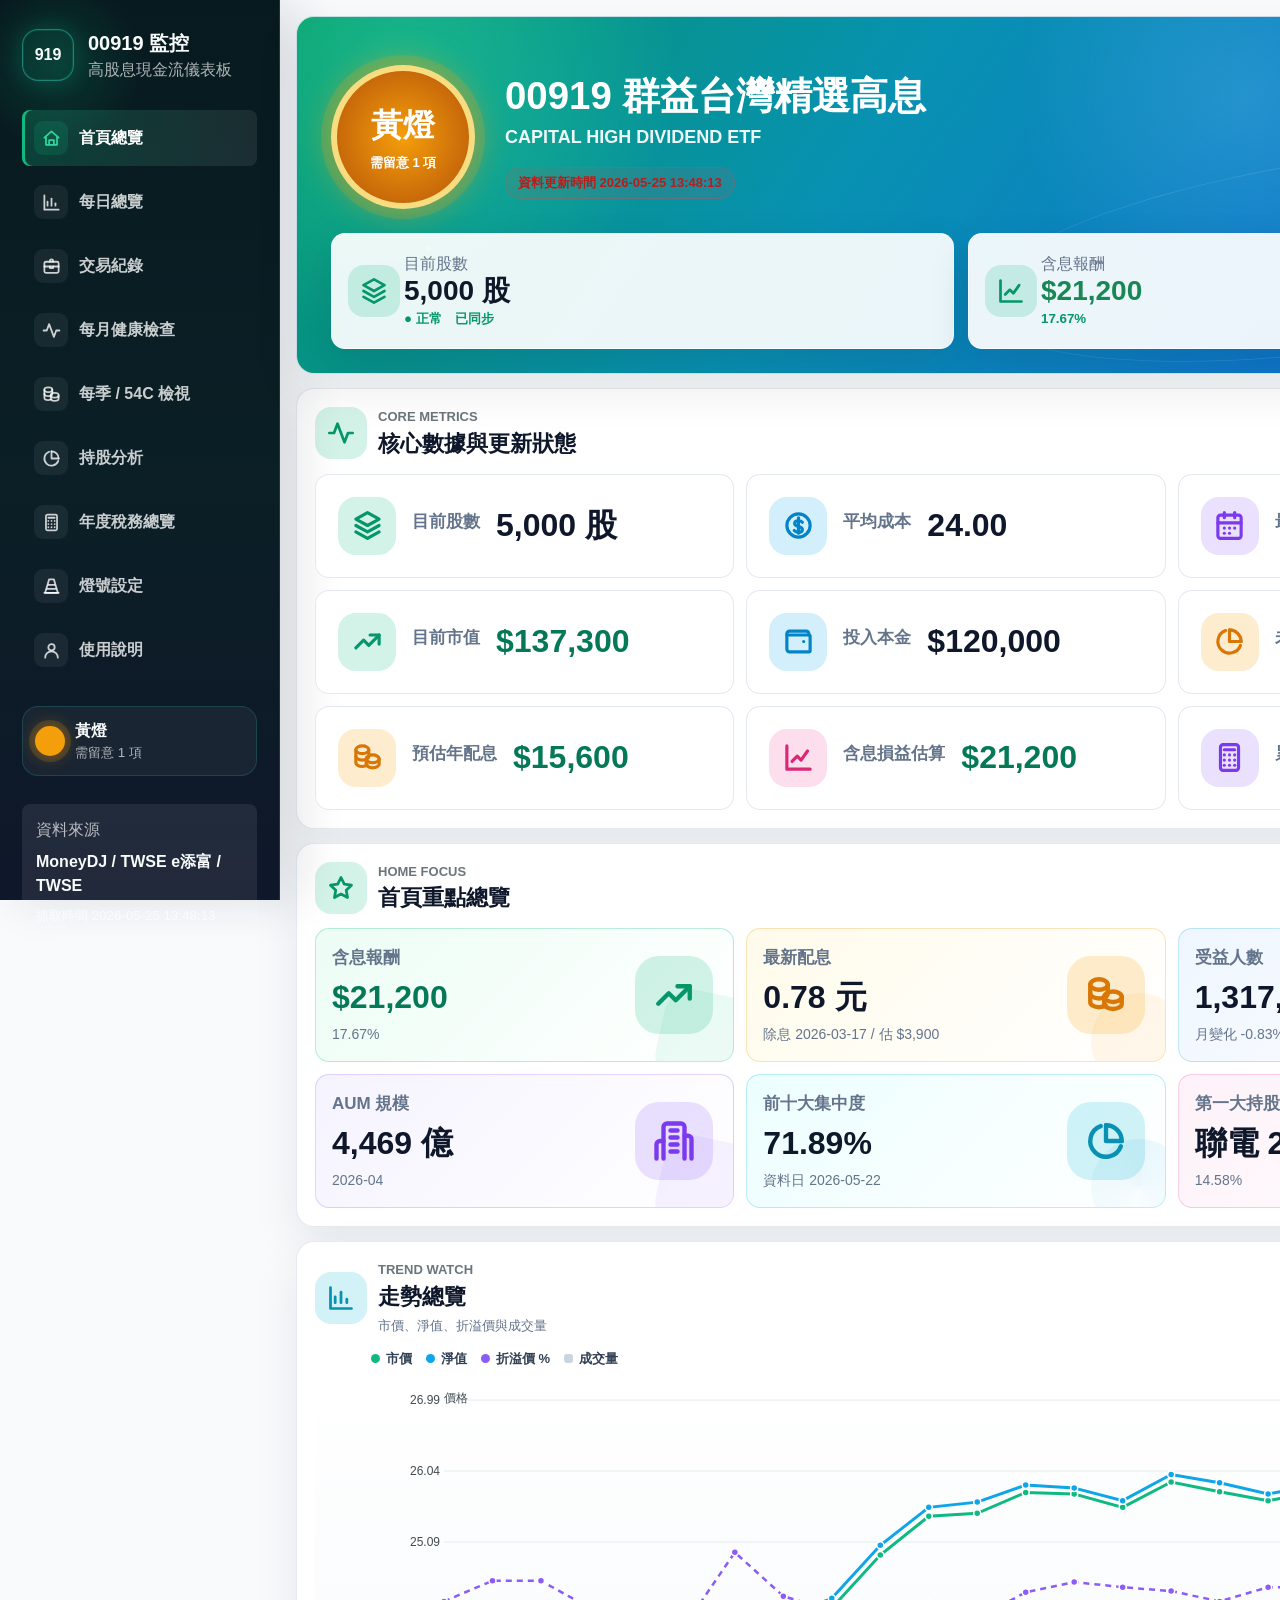
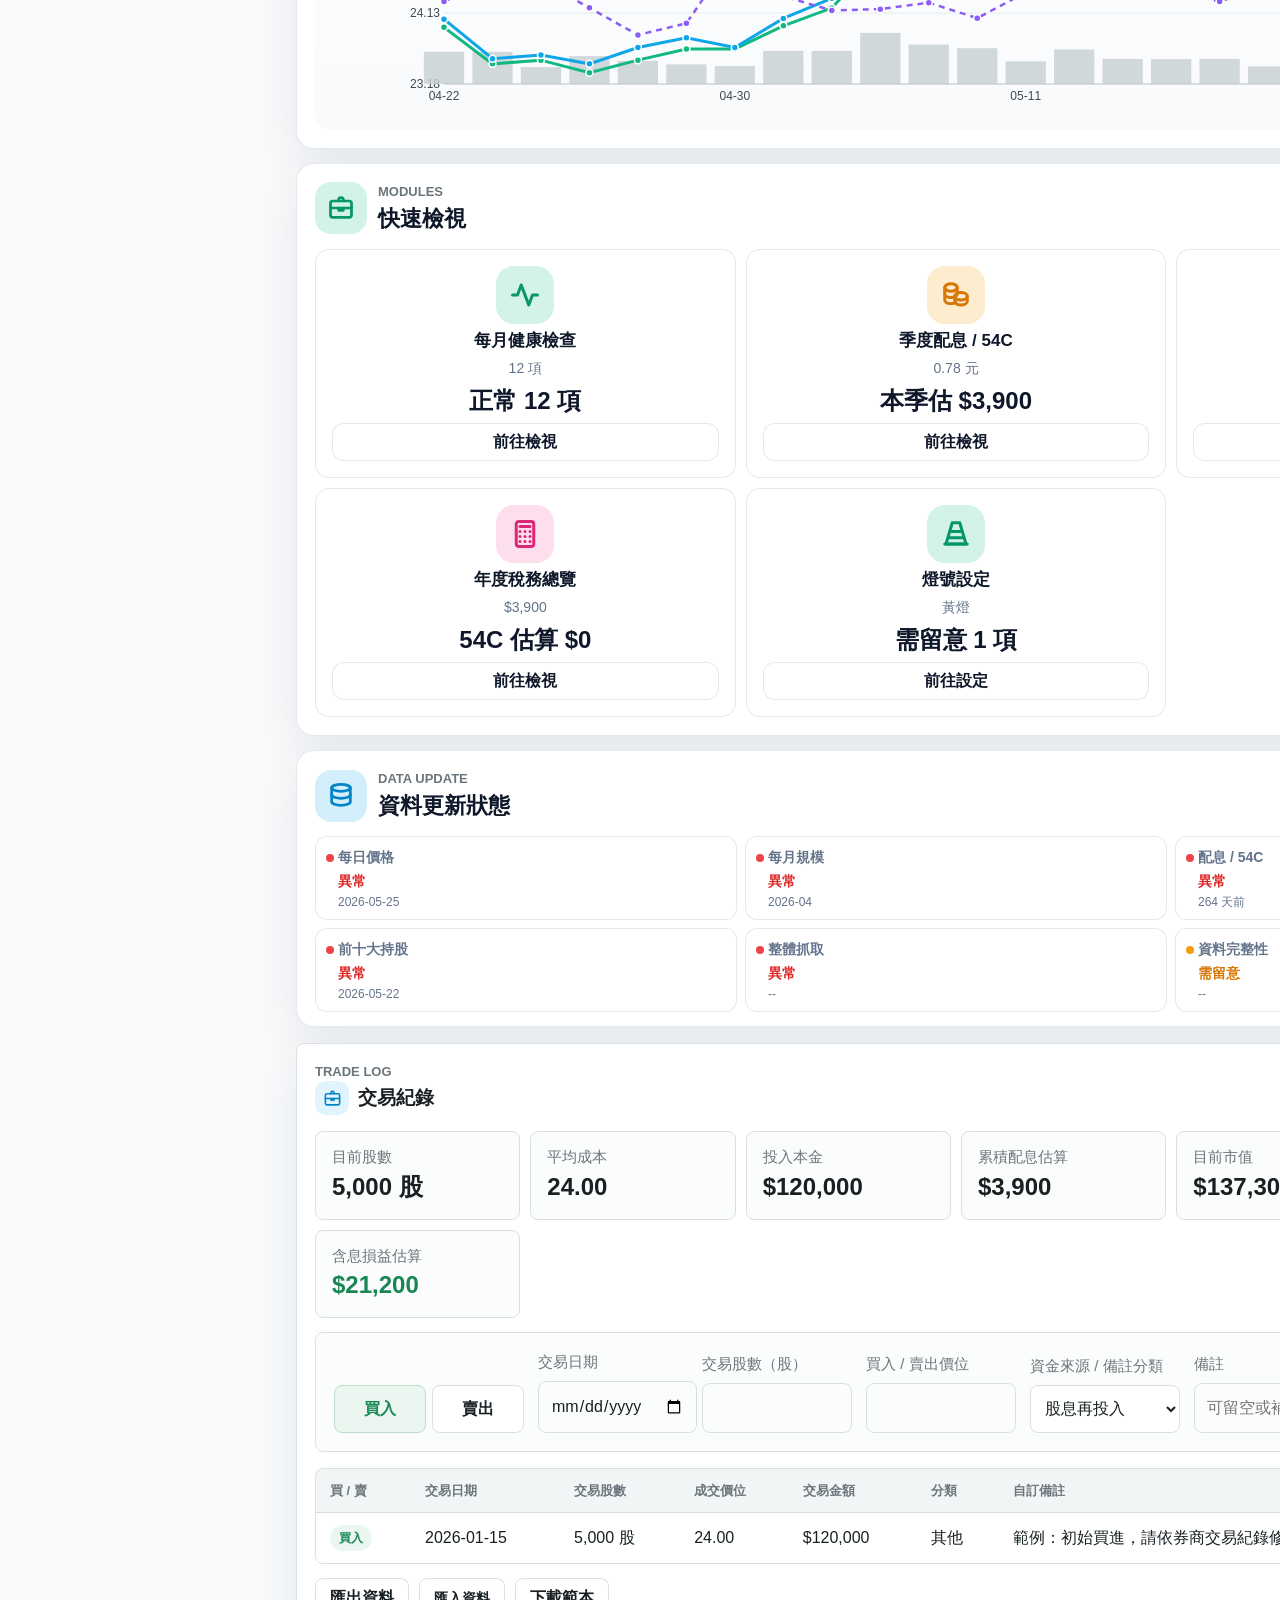
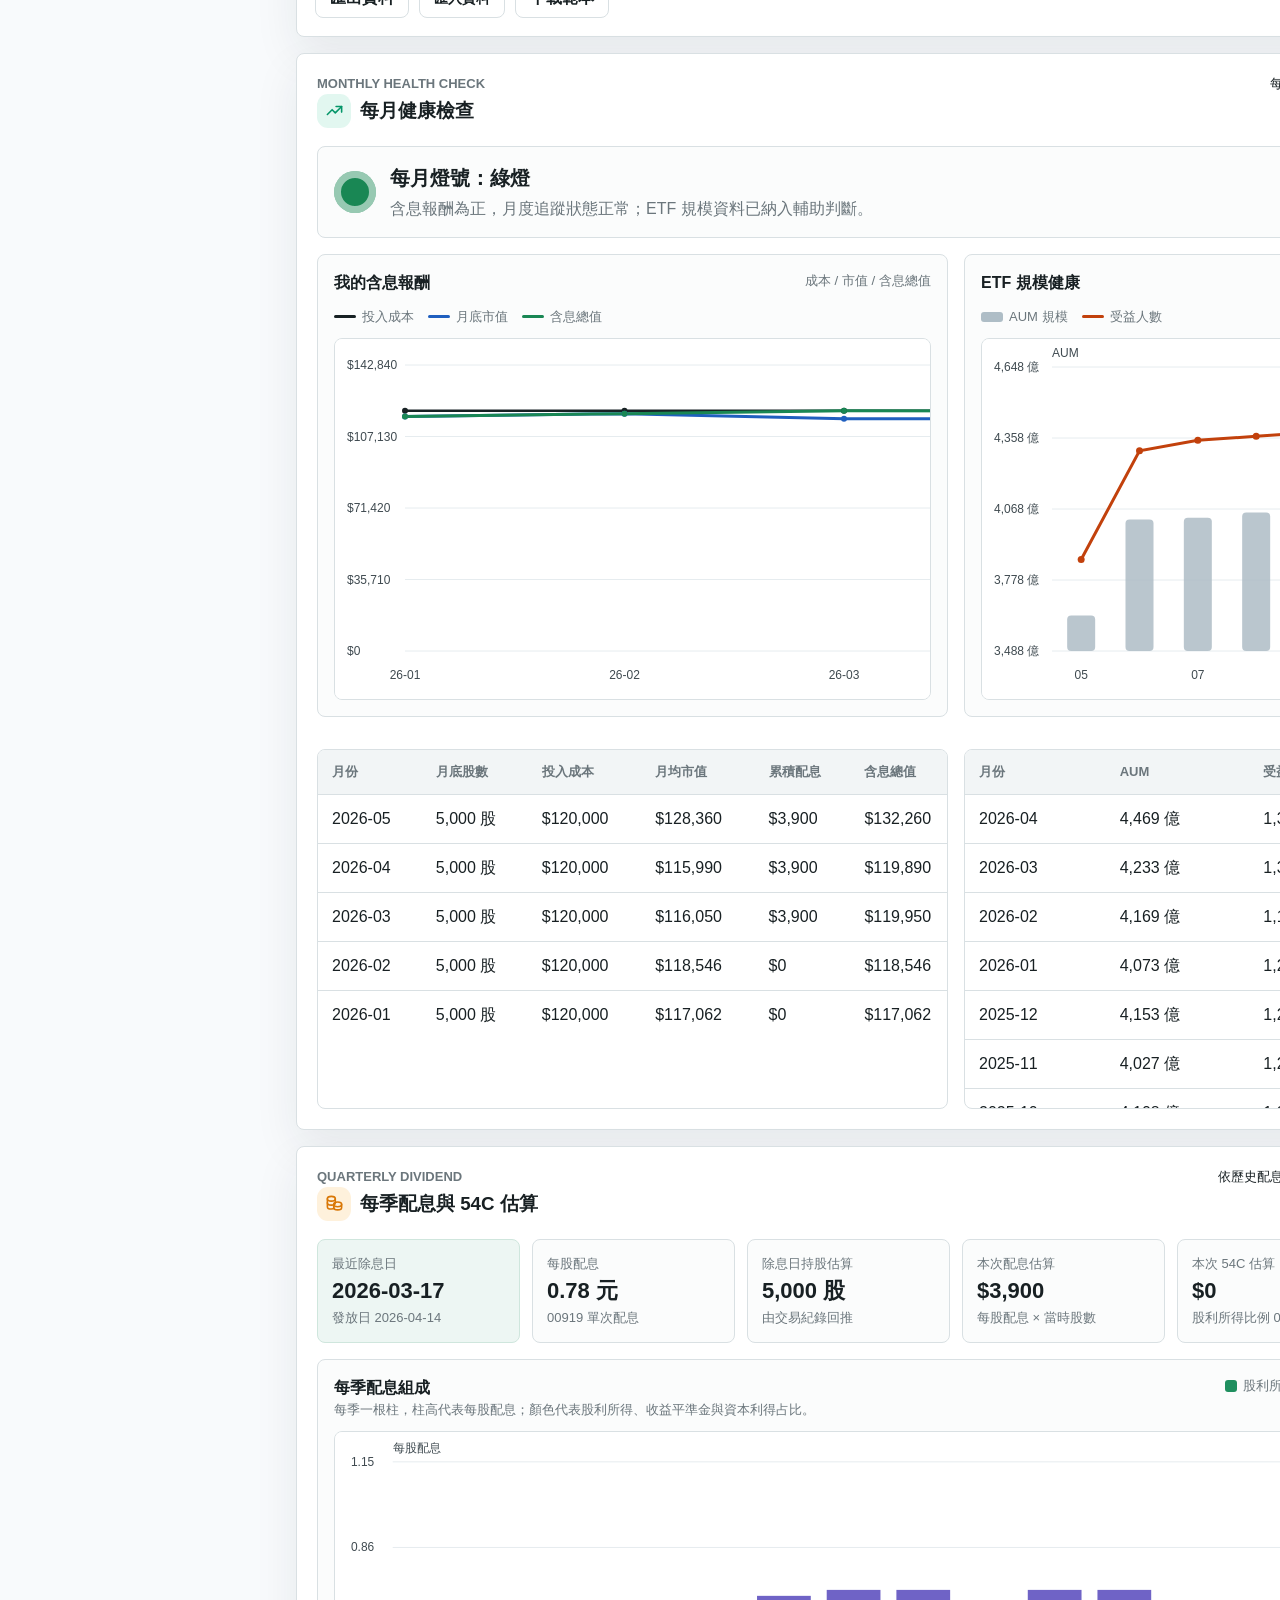
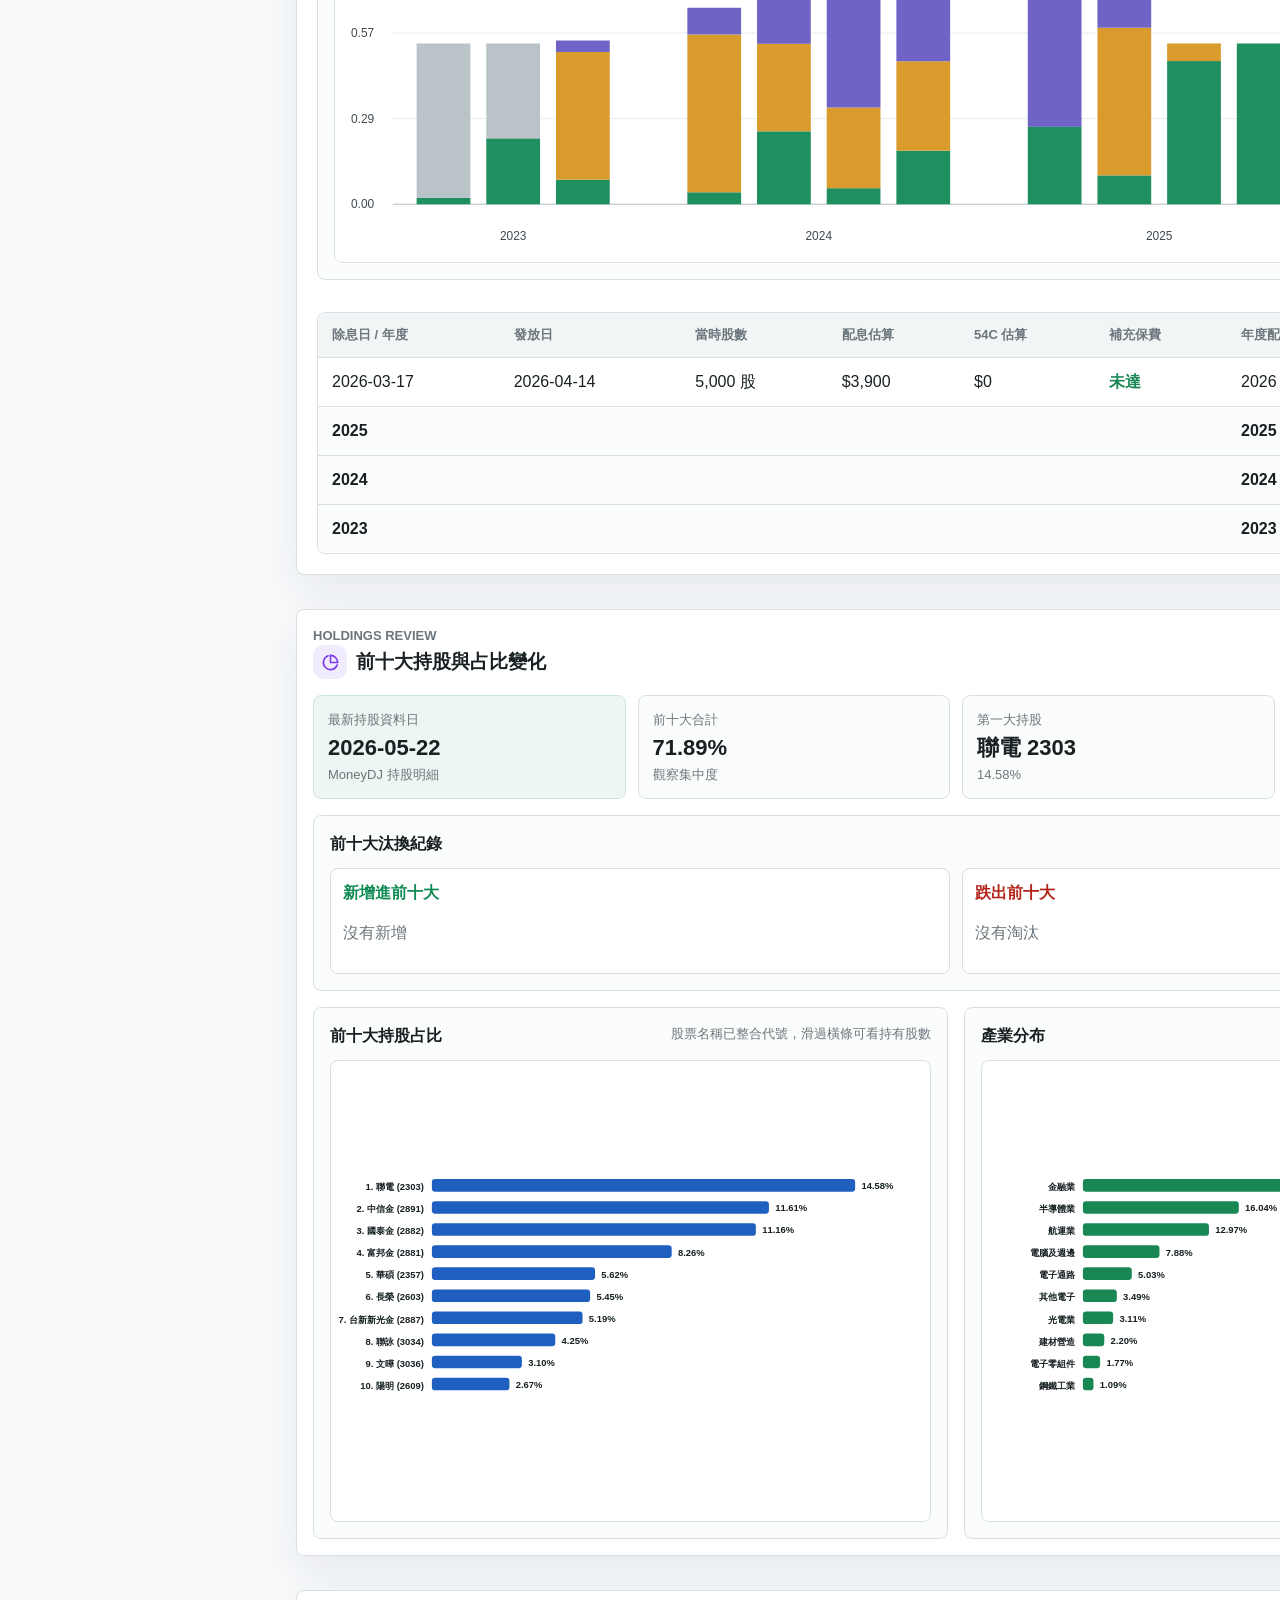
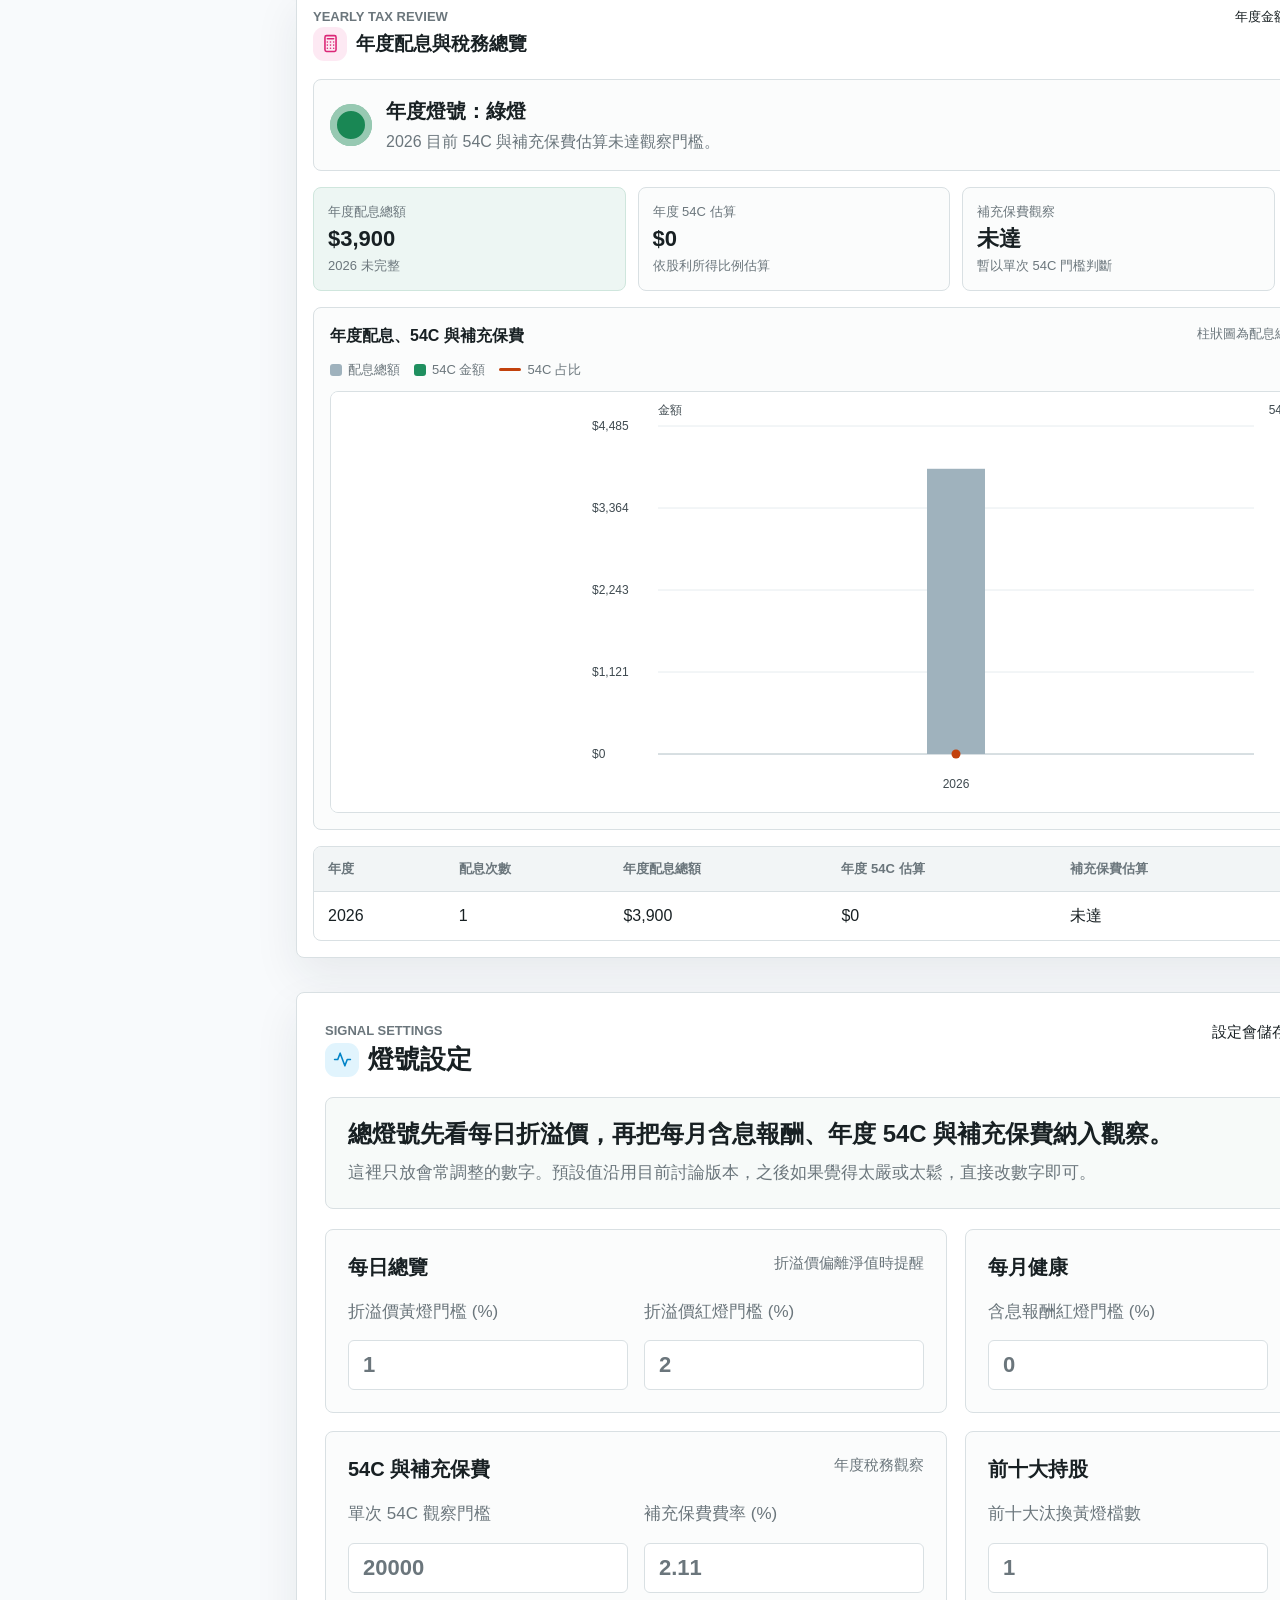
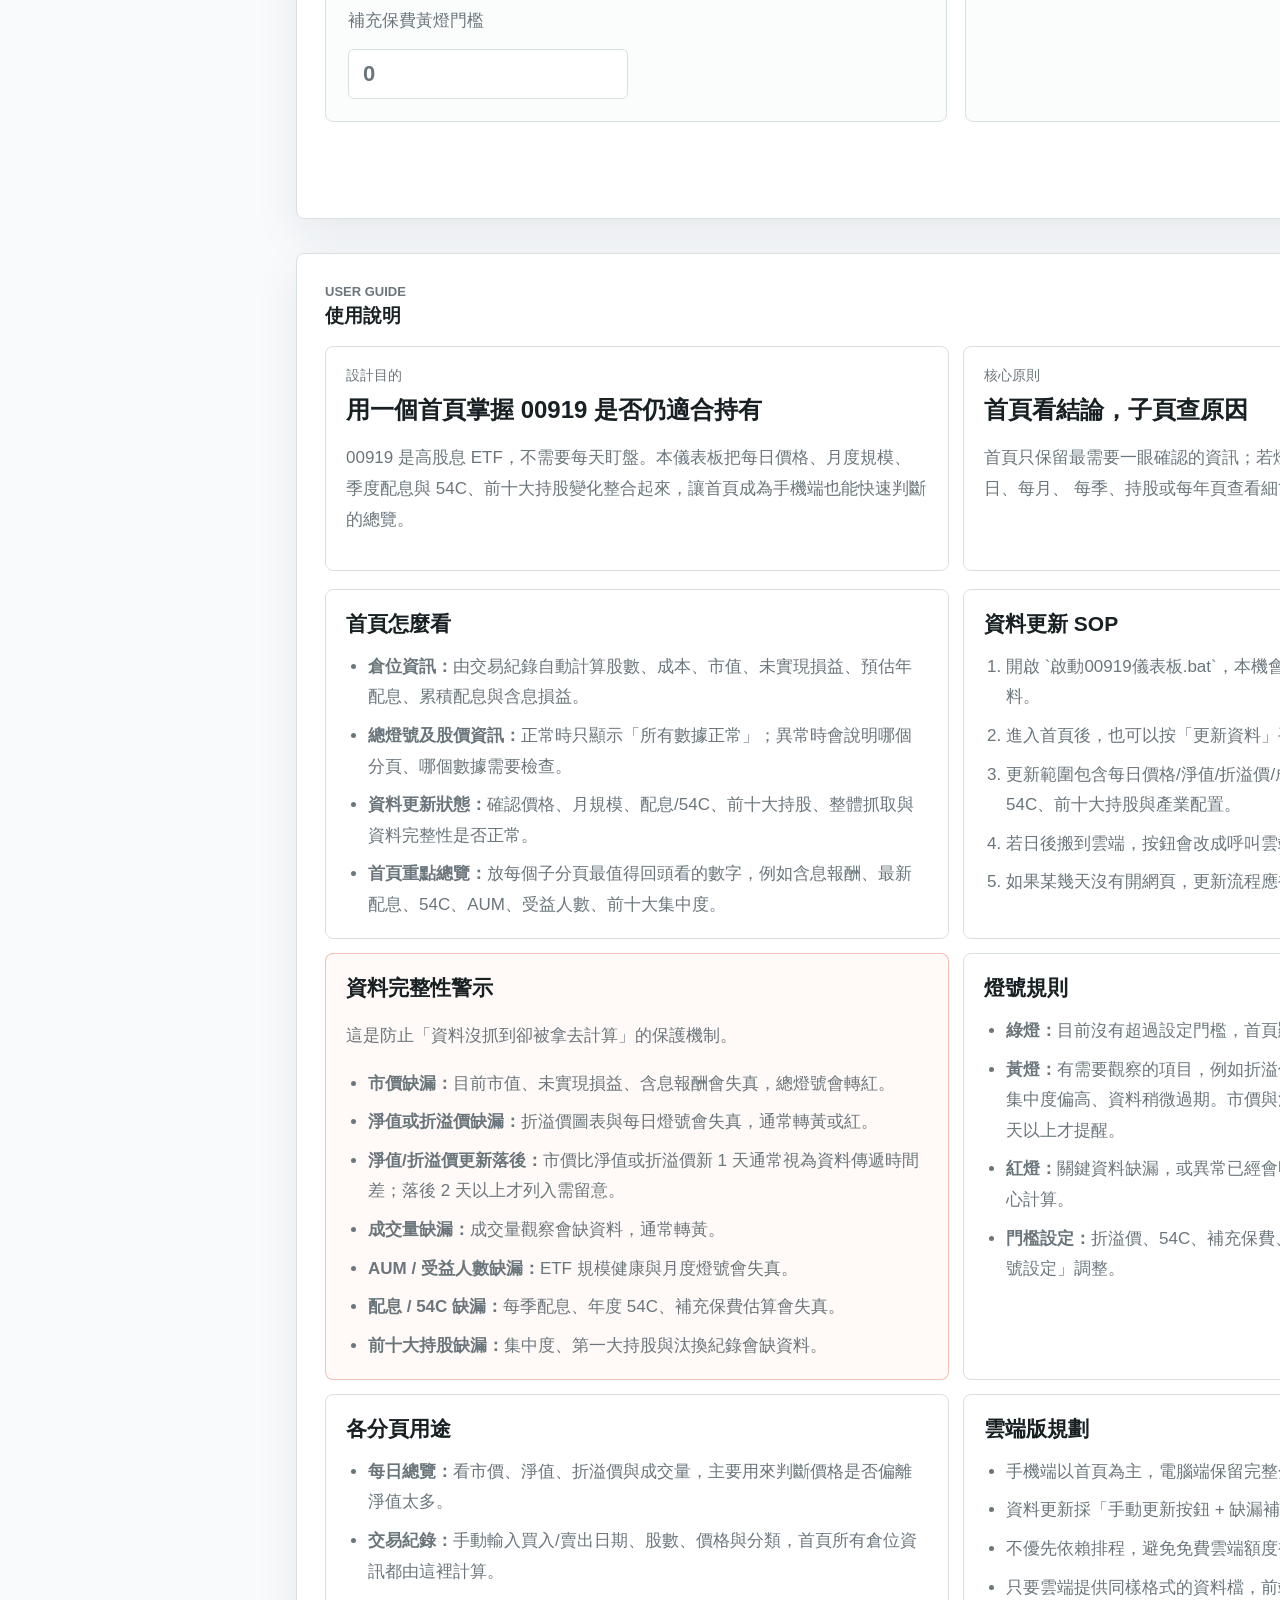
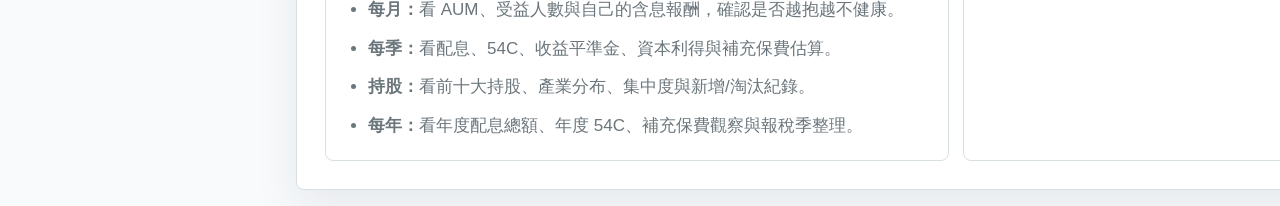
==== commit 23fa72dc: "desktop home icon and refresh rule update" ====
--- a/index.html
+++ b/index.html
@@ -17,15 +17,23 @@
           </div>
         </div>
         <nav class="nav">
-          <a class="active" href="#home">每日總覽</a>
-          <a href="#trades">交易紀錄</a>
-          <a href="#monthly">每月</a>
-          <a href="#quarterly">每季</a>
-          <a href="#holdings">持股</a>
-          <a href="#yearly">每年</a>
-          <a href="#signal-settings">燈號設定</a>
-          <a href="#manual">使用說明</a>
+          <a class="active" href="#home"><span data-icon="home" data-icon-color="green"></span>首頁總覽</a>
+          <a href="#daily"><span data-icon="barChart" data-icon-color="cyan"></span>每日總覽</a>
+          <a href="#trades"><span data-icon="briefcase" data-icon-color="blue"></span>交易紀錄</a>
+          <a href="#monthly"><span data-icon="activity" data-icon-color="green"></span>每月健康檢查</a>
+          <a href="#quarterly"><span data-icon="coins" data-icon-color="orange"></span>每季 / 54C 檢視</a>
+          <a href="#holdings"><span data-icon="pieChart" data-icon-color="purple"></span>持股分析</a>
+          <a href="#yearly"><span data-icon="calculator" data-icon-color="pink"></span>年度稅務總覽</a>
+          <a href="#signal-settings"><span data-icon="trafficCone" data-icon-color="green"></span>燈號設定</a>
+          <a href="#manual"><span data-icon="user" data-icon-color="cyan"></span>使用說明</a>
         </nav>
+        <div class="sidebar-signal">
+          <span class="sidebar-signal__dot"></span>
+          <div>
+            <strong id="sidebarSignalLabel">綠燈</strong>
+            <small id="sidebarSignalReason">所有數據正常</small>
+          </div>
+        </div>
         <div class="source-card">
           <span>資料來源</span>
           <strong>MoneyDJ / TWSE e添富 / TWSE</strong>
@@ -66,62 +74,62 @@
           <section class="core-status-card">
             <div class="mobile-section-head">
               <div class="mobile-section-title">
-                <span class="mobile-section-icon teal">▰</span>
+                <span data-icon="activity" data-icon-color="green"></span>
                 <h3>核心數據與更新狀態</h3>
               </div>
               <span class="ui-status-chip ui-status-chip--green" id="mobileCoreUpdateCount">-- 已更新</span>
             </div>
             <div class="core-status-grid">
               <article class="core-metric-tile" data-status="green">
-                <span class="metric-icon green">▱</span>
+                <span data-icon="layers" data-icon-color="green"></span>
                 <span class="metric-label">目前股數</span>
                 <strong id="mobileShares">--</strong>
                 <small class="metric-status-line" id="mobileSharesStatus">● 正常　--</small>
               </article>
               <article class="core-metric-tile" data-status="green">
-                <span class="metric-icon cyan">$</span>
+                <span data-icon="circleDollar" data-icon-color="blue"></span>
                 <span class="metric-label">平均成本</span>
                 <strong id="mobileAvgCost">--</strong>
                 <small class="metric-status-line" id="mobileAvgCostStatus">● 正常　--</small>
               </article>
               <article class="core-metric-tile" data-status="green">
-                <span class="metric-icon purple">□</span>
+                <span data-icon="calendarDays" data-icon-color="purple"></span>
                 <span class="metric-label">最早買進日</span>
                 <strong id="mobileFirstTradeDate">--</strong>
                 <small class="metric-status-line" id="mobileFirstTradeStatus">● 正常　--</small>
               </article>
               <article class="core-metric-tile" data-status="green">
-                <span class="metric-icon green">↗</span>
+                <span data-icon="trendingUp" data-icon-color="green"></span>
                 <span class="metric-label">目前市值</span>
                 <strong id="mobileMarketValue">--</strong>
                 <small class="metric-status-line" id="mobileMarketValueStatus">● 正常　--</small>
               </article>
               <article class="core-metric-tile" data-status="green">
-                <span class="metric-icon blue">▣</span>
+                <span data-icon="wallet" data-icon-color="blue"></span>
                 <span class="metric-label">投入本金</span>
                 <strong id="mobileTotalCost">--</strong>
                 <small class="metric-status-line" id="mobileTotalCostStatus">● 正常　--</small>
               </article>
               <article class="core-metric-tile" data-status="green">
-                <span class="metric-icon orange">◔</span>
+                <span data-icon="pieChart" data-icon-color="orange"></span>
                 <span class="metric-label">未實現損益</span>
                 <strong id="mobileUnrealizedPnl">--</strong>
                 <small class="metric-status-line" id="mobileUnrealizedPnlStatus">● 正常　--</small>
               </article>
               <article class="core-metric-tile" data-status="green">
-                <span class="metric-icon amber">◎</span>
+                <span data-icon="coins" data-icon-color="orange"></span>
                 <span class="metric-label">預估年配息</span>
                 <strong id="mobileAnnualDividend">--</strong>
                 <small class="metric-status-line" id="mobileAnnualDividendStatus">● 正常　--</small>
               </article>
               <article class="core-metric-tile" data-status="green">
-                <span class="metric-icon pink">⌁</span>
+                <span data-icon="lineChart" data-icon-color="pink"></span>
                 <span class="metric-label">含息損益估算</span>
                 <strong id="mobileTotalReturn">--</strong>
                 <small class="metric-status-line" id="mobileTotalReturnStatus">● 正常　--</small>
               </article>
               <article class="core-metric-tile" data-status="green">
-                <span class="metric-icon violet">▤</span>
+                <span data-icon="calculator" data-icon-color="purple"></span>
                 <span class="metric-label">累積配息估算</span>
                 <strong id="mobileCumulativeDividend">--</strong>
                 <small class="metric-status-line" id="mobileCumulativeDividendStatus">● 正常　--</small>
@@ -132,37 +140,43 @@
           <section class="home-focus-card">
             <div class="mobile-section-head">
               <div class="mobile-section-title">
-                <span class="mobile-section-icon green">★</span>
+                <span data-icon="star" data-icon-color="green"></span>
                 <h3>首頁重點總覽</h3>
               </div>
             </div>
             <div class="mobile-focus-grid">
               <article class="mobile-focus-tile focus-return">
+                <span data-icon="trendingUp" data-icon-color="green"></span>
                 <span>含息報酬</span>
                 <strong id="mobileFocusTotalReturn">--</strong>
                 <small id="mobileFocusTotalReturnRate">--</small>
               </article>
               <article class="mobile-focus-tile focus-dividend">
+                <span data-icon="coins" data-icon-color="orange"></span>
                 <span>最新配息</span>
                 <strong id="mobileFocusDividend">--</strong>
                 <small id="mobileFocusDividendNote">--</small>
               </article>
               <article class="mobile-focus-tile focus-people">
+                <span data-icon="users" data-icon-color="blue"></span>
                 <span>受益人數</span>
                 <strong id="mobileFocusBeneficiaries">--</strong>
                 <small id="mobileFocusBeneficiariesNote">--</small>
               </article>
               <article class="mobile-focus-tile focus-aum">
+                <span data-icon="building" data-icon-color="purple"></span>
                 <span>AUM 規模</span>
                 <strong id="mobileFocusAum">--</strong>
                 <small id="mobileFocusAumNote">--</small>
               </article>
               <article class="mobile-focus-tile focus-top10">
+                <span data-icon="pieChart" data-icon-color="cyan"></span>
                 <span>前十大集中度</span>
                 <strong id="mobileFocusTop10">--</strong>
                 <small id="mobileFocusTop10Note">--</small>
               </article>
               <article class="mobile-focus-tile focus-holding">
+                <span data-icon="cpu" data-icon-color="pink"></span>
                 <span>第一大持股</span>
                 <strong id="mobileFocusTopHolding">--</strong>
                 <small id="mobileFocusTopHoldingNote">--</small>
@@ -173,7 +187,7 @@
           <section class="trend-card">
             <div class="trend-card__head">
               <div class="mobile-section-title">
-                <span class="mobile-section-icon teal">▧</span>
+                <span data-icon="barChart" data-icon-color="cyan"></span>
                 <div>
                   <h3>走勢總覽</h3>
                   <p>市價、淨值、折溢價與成交量</p>
@@ -197,6 +211,267 @@
             </div>
             <div id="mobileMainChart" class="mobile-chart"></div>
           </section>
+        </section>
+
+        <section class="desktop-home" aria-label="00919 電腦版首頁">
+          <section class="desktop-hero">
+            <div class="desktop-hero__glow"></div>
+            <div class="desktop-hero__orb" id="desktopSignalOrb">
+              <span id="desktopSignalLabel">綠燈</span>
+              <small id="desktopSignalReason">所有數據正常</small>
+            </div>
+            <div class="desktop-hero__meta">
+              <h2>00919 群益台灣精選高息</h2>
+              <p>CAPITAL HIGH DIVIDEND ETF</p>
+              <span class="ui-status-chip hero-time-chip" id="desktopFetchedAt">資料更新時間 --</span>
+            </div>
+            <div class="desktop-hero__actions">
+              <button class="desktop-hero-button" id="desktopRefreshButton" type="button">更新資料</button>
+              <button class="desktop-more-button" type="button" aria-label="更多">•••</button>
+            </div>
+            <div class="desktop-hero-summary">
+              <article class="desktop-hero-summary-card">
+                <span data-icon="layers" data-icon-color="green"></span>
+                <div>
+                  <span>目前股數</span>
+                  <strong id="desktopHeroShares">--</strong>
+                  <small id="desktopHeroSharesStatus">● 正常　--</small>
+                </div>
+              </article>
+              <article class="desktop-hero-summary-card">
+                <span data-icon="lineChart" data-icon-color="green"></span>
+                <div>
+                  <span>含息報酬</span>
+                  <strong id="desktopHeroTotalReturn">--</strong>
+                  <small id="desktopHeroTotalReturnRate">--</small>
+                </div>
+              </article>
+            </div>
+          </section>
+
+          <div class="desktop-main-grid">
+            <section class="desktop-card desktop-core-panel">
+              <div class="desktop-section-head">
+                <div>
+                  <span data-icon="activity" data-icon-color="green"></span>
+                  <div>
+                    <p class="eyebrow">Core Metrics</p>
+                    <h3>核心數據與更新狀態</h3>
+                  </div>
+                </div>
+                <span class="ui-status-chip ui-status-chip--green" id="desktopCoreUpdateCount">-- 已更新</span>
+              </div>
+              <div class="desktop-core-grid">
+                <article class="core-metric-tile" data-status="green">
+                  <span data-icon="layers" data-icon-color="green"></span>
+                  <span class="metric-label">目前股數</span>
+                  <strong id="desktopShares">--</strong>
+                  <small class="metric-status-line" id="desktopSharesStatus">● 正常　--</small>
+                </article>
+                <article class="core-metric-tile" data-status="green">
+                  <span data-icon="circleDollar" data-icon-color="blue"></span>
+                  <span class="metric-label">平均成本</span>
+                  <strong id="desktopAvgCost">--</strong>
+                  <small class="metric-status-line" id="desktopAvgCostStatus">● 正常　--</small>
+                </article>
+                <article class="core-metric-tile" data-status="green">
+                  <span data-icon="calendarDays" data-icon-color="purple"></span>
+                  <span class="metric-label">最早買進日</span>
+                  <strong id="desktopFirstTradeDate">--</strong>
+                  <small class="metric-status-line" id="desktopFirstTradeStatus">● 正常　--</small>
+                </article>
+                <article class="core-metric-tile" data-status="green">
+                  <span data-icon="trendingUp" data-icon-color="green"></span>
+                  <span class="metric-label">目前市值</span>
+                  <strong id="desktopMarketValue">--</strong>
+                  <small class="metric-status-line" id="desktopMarketValueStatus">● 正常　--</small>
+                </article>
+                <article class="core-metric-tile" data-status="green">
+                  <span data-icon="wallet" data-icon-color="blue"></span>
+                  <span class="metric-label">投入本金</span>
+                  <strong id="desktopTotalCost">--</strong>
+                  <small class="metric-status-line" id="desktopTotalCostStatus">● 正常　--</small>
+                </article>
+                <article class="core-metric-tile" data-status="green">
+                  <span data-icon="pieChart" data-icon-color="orange"></span>
+                  <span class="metric-label">未實現損益</span>
+                  <strong id="desktopUnrealizedPnl">--</strong>
+                  <small class="metric-status-line" id="desktopUnrealizedPnlStatus">● 正常　--</small>
+                </article>
+                <article class="core-metric-tile" data-status="green">
+                  <span data-icon="coins" data-icon-color="orange"></span>
+                  <span class="metric-label">預估年配息</span>
+                  <strong id="desktopAnnualDividend">--</strong>
+                  <small class="metric-status-line" id="desktopAnnualDividendStatus">● 正常　--</small>
+                </article>
+                <article class="core-metric-tile" data-status="green">
+                  <span data-icon="lineChart" data-icon-color="pink"></span>
+                  <span class="metric-label">含息損益估算</span>
+                  <strong id="desktopTotalReturn">--</strong>
+                  <small class="metric-status-line" id="desktopTotalReturnStatus">● 正常　--</small>
+                </article>
+                <article class="core-metric-tile" data-status="green">
+                  <span data-icon="calculator" data-icon-color="purple"></span>
+                  <span class="metric-label">累積配息估算</span>
+                  <strong id="desktopCumulativeDividend">--</strong>
+                  <small class="metric-status-line" id="desktopCumulativeDividendStatus">● 正常　--</small>
+                </article>
+              </div>
+            </section>
+
+            <section class="desktop-card desktop-focus-panel">
+              <div class="desktop-section-head">
+                <div>
+                  <span data-icon="star" data-icon-color="green"></span>
+                  <div>
+                    <p class="eyebrow">Home Focus</p>
+                    <h3>首頁重點總覽</h3>
+                  </div>
+                </div>
+              </div>
+              <div class="desktop-focus-grid">
+                <article class="desktop-focus-card focus-return">
+                  <span data-icon="trendingUp" data-icon-color="green"></span>
+                  <span>含息報酬</span>
+                  <strong id="desktopFocusTotalReturn">--</strong>
+                  <small id="desktopFocusTotalReturnRate">--</small>
+                </article>
+                <article class="desktop-focus-card focus-dividend">
+                  <span data-icon="coins" data-icon-color="orange"></span>
+                  <span>最新配息</span>
+                  <strong id="desktopFocusDividend">--</strong>
+                  <small id="desktopFocusDividendNote">--</small>
+                </article>
+                <article class="desktop-focus-card focus-people">
+                  <span data-icon="users" data-icon-color="blue"></span>
+                  <span>受益人數</span>
+                  <strong id="desktopFocusBeneficiaries">--</strong>
+                  <small id="desktopFocusBeneficiariesNote">--</small>
+                </article>
+                <article class="desktop-focus-card focus-aum">
+                  <span data-icon="building" data-icon-color="purple"></span>
+                  <span>AUM 規模</span>
+                  <strong id="desktopFocusAum">--</strong>
+                  <small id="desktopFocusAumNote">--</small>
+                </article>
+                <article class="desktop-focus-card focus-top10">
+                  <span data-icon="pieChart" data-icon-color="cyan"></span>
+                  <span>前十大集中度</span>
+                  <strong id="desktopFocusTop10">--</strong>
+                  <small id="desktopFocusTop10Note">--</small>
+                </article>
+                <article class="desktop-focus-card focus-holding">
+                  <span data-icon="cpu" data-icon-color="pink"></span>
+                  <span>第一大持股</span>
+                  <strong id="desktopFocusTopHolding">--</strong>
+                  <small id="desktopFocusTopHoldingNote">--</small>
+                </article>
+              </div>
+            </section>
+          </div>
+
+          <div class="desktop-lower-grid">
+            <section class="desktop-card desktop-chart-panel">
+              <div class="desktop-section-head">
+                <div>
+                  <span data-icon="barChart" data-icon-color="cyan"></span>
+                  <div>
+                    <p class="eyebrow">Trend Watch</p>
+                    <h3>走勢總覽</h3>
+                    <small>市價、淨值、折溢價與成交量</small>
+                  </div>
+                </div>
+                <div class="desktop-chart-actions">
+                  <select id="desktopRangeSelect" aria-label="桌機圖表顯示區間">
+                    <option value="week">近 1 週</option>
+                    <option value="month" selected>近 1 個月</option>
+                    <option value="year">近 1 年</option>
+                    <option value="all">全部</option>
+                  </select>
+                  <button class="desktop-icon-button" type="button" aria-label="展開圖表">↗</button>
+                </div>
+              </div>
+              <div class="desktop-chart-legend">
+                <span><i class="dot price"></i>市價</span>
+                <span><i class="dot navline"></i>淨值</span>
+                <span><i class="dot discount"></i>折溢價 %</span>
+                <span><i class="dot volume"></i>成交量</span>
+              </div>
+              <div id="desktopMainChart" class="desktop-chart"></div>
+            </section>
+
+            <aside class="desktop-side-stack">
+              <section class="desktop-card desktop-module-panel">
+                <div class="desktop-section-head">
+                  <div>
+                    <span data-icon="briefcase" data-icon-color="green"></span>
+                    <div>
+                      <p class="eyebrow">Modules</p>
+                      <h3>快速檢視</h3>
+                    </div>
+                  </div>
+                </div>
+                <div class="desktop-module-grid">
+                  <article class="desktop-module-card">
+                    <span data-icon="activity" data-icon-color="green"></span>
+                    <h4>每月健康檢查</h4>
+                    <p>本月健康項目 12 項</p>
+                    <strong id="desktopModuleMonthly">正常 12 項</strong>
+                    <a class="desktop-action-button" href="#monthly">前往檢視</a>
+                  </article>
+                  <article class="desktop-module-card">
+                    <span data-icon="coins" data-icon-color="orange"></span>
+                    <h4>季度配息 / 54C</h4>
+                    <p id="desktopModuleDividend">最新配息 --</p>
+                    <strong id="desktopModuleDividendCash">--</strong>
+                    <a class="desktop-action-button" href="#quarterly">前往檢視</a>
+                  </article>
+                  <article class="desktop-module-card">
+                    <span data-icon="pieChart" data-icon-color="blue"></span>
+                    <h4>持股檢視</h4>
+                    <p id="desktopModuleHolding">第一大持股 --</p>
+                    <strong id="desktopModuleHoldingWeight">--</strong>
+                    <a class="desktop-action-button" href="#holdings">前往檢視</a>
+                  </article>
+                  <article class="desktop-module-card">
+                    <span data-icon="calculator" data-icon-color="pink"></span>
+                    <h4>年度稅務總覽</h4>
+                    <p id="desktopModuleYearly">年度配息總額 --</p>
+                    <strong id="desktopModule54c">年度 54C 估算 --</strong>
+                    <a class="desktop-action-button" href="#yearly">前往檢視</a>
+                  </article>
+                  <article class="desktop-module-card">
+                    <span data-icon="trafficCone" data-icon-color="green"></span>
+                    <h4>燈號設定</h4>
+                    <p id="desktopModuleSignal">目前燈號 --</p>
+                    <strong id="desktopModuleSignalReason">--</strong>
+                    <a class="desktop-action-button" href="#signal-settings">前往設定</a>
+                  </article>
+                </div>
+              </section>
+
+              <section class="desktop-card desktop-data-status-compact">
+                <div class="desktop-section-head">
+                  <div>
+                    <span data-icon="database" data-icon-color="blue"></span>
+                    <div>
+                      <p class="eyebrow">Data Update</p>
+                      <h3>資料更新狀態</h3>
+                    </div>
+                  </div>
+                  <button class="desktop-mini-button" id="desktopStatusRefreshButton" type="button">更新資料</button>
+                </div>
+                <div class="desktop-status-list">
+                  <div class="desktop-status-row" data-status="green"><span>每日價格</span><strong id="desktopFreshDailyStatus">--</strong><small id="desktopFreshDailyDate">--</small></div>
+                  <div class="desktop-status-row" data-status="green"><span>每月規模</span><strong id="desktopFreshMonthlyStatus">--</strong><small id="desktopFreshMonthlyDate">--</small></div>
+                  <div class="desktop-status-row" data-status="green"><span>配息 / 54C</span><strong id="desktopFreshDividendStatus">--</strong><small id="desktopFreshDividendDate">--</small></div>
+                  <div class="desktop-status-row" data-status="green"><span>前十大持股</span><strong id="desktopFreshHoldingsStatus">--</strong><small id="desktopFreshHoldingsDate">--</small></div>
+                  <div class="desktop-status-row" data-status="green"><span>整體抓取</span><strong id="desktopFreshFetchedStatus">--</strong><small id="desktopFreshFetchedAt">--</small></div>
+                  <div class="desktop-status-row" data-status="green"><span>資料完整性</span><strong id="desktopFreshIntegrityStatus">--</strong><small id="desktopFreshIntegrityNote">--</small></div>
+                </div>
+              </section>
+            </aside>
+          </div>
         </section>
 
         <section class="hero-grid">
@@ -942,6 +1217,7 @@
               <ul>
                 <li><strong>市價缺漏：</strong>目前市值、未實現損益、含息報酬會失真，總燈號會轉紅。</li>
                 <li><strong>淨值或折溢價缺漏：</strong>折溢價圖表與每日燈號會失真，通常轉黃或紅。</li>
+                <li><strong>淨值/折溢價更新落後：</strong>市價比淨值或折溢價新 1 天通常視為資料傳遞時間差；落後 2 天以上才列入需留意。</li>
                 <li><strong>成交量缺漏：</strong>成交量觀察會缺資料，通常轉黃。</li>
                 <li><strong>AUM / 受益人數缺漏：</strong>ETF 規模健康與月度燈號會失真。</li>
                 <li><strong>配息 / 54C 缺漏：</strong>每季配息、年度 54C、補充保費估算會失真。</li>
@@ -953,7 +1229,7 @@
               <h4>燈號規則</h4>
               <ul>
                 <li><strong>綠燈：</strong>目前沒有超過設定門檻，首頁顯示「所有數據正常」。</li>
-                <li><strong>黃燈：</strong>有需要觀察的項目，例如折溢價偏大、月度含息報酬轉弱、前十大集中度偏高、資料稍微過期。</li>
+                <li><strong>黃燈：</strong>有需要觀察的項目，例如折溢價偏大、月度含息報酬轉弱、前十大集中度偏高、資料稍微過期。市價與淨值/折溢價差 1 天不列黃燈，落後 2 天以上才提醒。</li>
                 <li><strong>紅燈：</strong>關鍵資料缺漏，或異常已經會明顯影響市值、損益、含息報酬等核心計算。</li>
                 <li><strong>門檻設定：</strong>折溢價、54C、補充保費、受益人數、前十大集中度等可到「燈號設定」調整。</li>
               </ul>
--- a/assets/styles.css
+++ b/assets/styles.css
@@ -112,6 +112,96 @@
   background: rgba(255, 255, 255, 0.08);
 }
 
+.sidebar {
+  background:
+    radial-gradient(circle at 58px 64px, rgba(16, 185, 129, 0.18), transparent 84px),
+    linear-gradient(180deg, #071a1f 0%, #0b1f26 54%, #0f172a 100%);
+  border-right: 1px solid rgba(45, 212, 191, 0.18);
+  box-shadow: 18px 0 45px rgba(15, 23, 42, 0.12);
+}
+
+.brand-mark {
+  border-color: rgba(45, 212, 191, 0.48);
+  border-radius: 16px;
+  background: rgba(16, 185, 129, 0.08);
+  box-shadow: inset 0 0 0 1px rgba(16, 185, 129, 0.18), 0 0 24px rgba(16, 185, 129, 0.24);
+}
+
+.nav a {
+  display: flex;
+  align-items: center;
+  gap: 11px;
+  min-height: 44px;
+  font-weight: 800;
+}
+
+.nav a .icon-box {
+  width: 28px;
+  height: 28px;
+  border-radius: 9px;
+  background: rgba(255, 255, 255, 0.06);
+  color: rgba(255, 255, 255, 0.78);
+}
+
+.nav a .icon-box svg {
+  width: 17px;
+  height: 17px;
+}
+
+.nav a.active,
+.nav a:hover {
+  background: linear-gradient(90deg, rgba(16, 185, 129, 0.24), rgba(255, 255, 255, 0.08));
+  box-shadow: inset 3px 0 0 #10b981;
+}
+
+.nav a.active .icon-box,
+.nav a:hover .icon-box {
+  background: rgba(16, 185, 129, 0.16);
+  color: #34d399;
+}
+
+.sidebar-signal {
+  margin-top: auto;
+  display: flex;
+  align-items: center;
+  gap: 10px;
+  padding: 12px;
+  border: 1px solid rgba(45, 212, 191, 0.18);
+  border-radius: 16px;
+  background: rgba(255, 255, 255, 0.05);
+}
+
+.sidebar-signal__dot {
+  width: 30px;
+  height: 30px;
+  border-radius: 50%;
+  background: #10b981;
+  box-shadow: 0 0 0 6px rgba(16, 185, 129, 0.16), 0 0 18px rgba(16, 185, 129, 0.46);
+}
+
+.sidebar-signal__dot[data-status="yellow"] {
+  background: #f59e0b;
+  box-shadow: 0 0 0 6px rgba(245, 158, 11, 0.16), 0 0 18px rgba(245, 158, 11, 0.42);
+}
+
+.sidebar-signal__dot[data-status="red"] {
+  background: #ef4444;
+  box-shadow: 0 0 0 6px rgba(239, 68, 68, 0.16), 0 0 18px rgba(239, 68, 68, 0.42);
+}
+
+.sidebar-signal strong,
+.sidebar-signal small {
+  display: block;
+}
+
+.sidebar-signal small {
+  color: rgba(255, 255, 255, 0.68);
+}
+
+.source-card {
+  margin-top: 0;
+}
+
 .content {
   padding: 22px;
   display: grid;
@@ -249,6 +339,73 @@
   background: #fbfcfc;
 }
 
+.icon-box {
+  width: 38px;
+  height: 38px;
+  border-radius: 12px;
+  display: inline-flex;
+  align-items: center;
+  justify-content: center;
+  flex-shrink: 0;
+}
+
+.icon-box svg {
+  width: 21px;
+  height: 21px;
+  fill: none;
+  stroke: currentColor;
+  stroke-width: 2;
+  stroke-linecap: round;
+  stroke-linejoin: round;
+}
+
+.icon-box--green {
+  background: rgba(16, 185, 129, 0.12);
+  color: #059669;
+}
+
+.icon-box--blue {
+  background: rgba(14, 165, 233, 0.12);
+  color: #0284c7;
+}
+
+.icon-box--orange {
+  background: rgba(245, 158, 11, 0.14);
+  color: #d97706;
+}
+
+.icon-box--purple {
+  background: rgba(139, 92, 246, 0.12);
+  color: #7c3aed;
+}
+
+.icon-box--pink {
+  background: rgba(236, 72, 153, 0.12);
+  color: #db2777;
+}
+
+.icon-box--cyan {
+  background: rgba(6, 182, 212, 0.12);
+  color: #0891b2;
+}
+
+.desktop-icon-target {
+  display: inline-flex;
+  align-items: center;
+  gap: 9px;
+}
+
+.desktop-icon-target .icon-box {
+  width: 34px;
+  height: 34px;
+  border-radius: 11px;
+}
+
+.desktop-icon-target .icon-box svg {
+  width: 19px;
+  height: 19px;
+}
+
 .metric-grid {
   margin-top: 12px;
   display: grid;
@@ -259,6 +416,7 @@
 .metric,
 .snapshot div,
 .dividend-layout div {
+  position: relative;
   min-height: 78px;
   padding: 12px 14px;
   border: 1px solid var(--line);
@@ -379,6 +537,7 @@
 
 .focus-card,
 .freshness-card {
+  position: relative;
   min-height: 92px;
   padding: 14px 16px;
   border: 1px solid var(--line);
@@ -391,6 +550,70 @@
 .hero-grid .freshness-card {
   min-height: 70px;
   padding: 10px 12px;
+}
+
+.metric > .icon-box,
+.focus-card > .icon-box,
+.freshness-card > .icon-box {
+  position: absolute;
+  top: 12px;
+  right: 12px;
+  width: 34px;
+  height: 34px;
+  border-radius: 11px;
+}
+
+.metric > .icon-box svg,
+.focus-card > .icon-box svg,
+.freshness-card > .icon-box svg {
+  width: 19px;
+  height: 19px;
+  display: block;
+  color: inherit;
+  stroke: currentColor;
+  opacity: 1;
+}
+
+.metric > span,
+.focus-card > span,
+.freshness-card > span {
+  padding-right: 42px;
+}
+
+.metric > .icon-box.icon-box--green,
+.focus-card > .icon-box.icon-box--green,
+.freshness-card > .icon-box.icon-box--green {
+  color: #059669;
+}
+
+.metric > .icon-box.icon-box--blue,
+.focus-card > .icon-box.icon-box--blue,
+.freshness-card > .icon-box.icon-box--blue {
+  color: #0284c7;
+}
+
+.metric > .icon-box.icon-box--orange,
+.focus-card > .icon-box.icon-box--orange,
+.freshness-card > .icon-box.icon-box--orange {
+  color: #d97706;
+}
+
+.metric > .icon-box.icon-box--purple,
+.focus-card > .icon-box.icon-box--purple,
+.freshness-card > .icon-box.icon-box--purple {
+  color: #7c3aed;
+}
+
+.metric > .icon-box.icon-box--pink,
+.focus-card > .icon-box.icon-box--pink,
+.freshness-card > .icon-box.icon-box--pink {
+  color: #db2777;
+}
+
+.metric > .icon-box.icon-box--cyan,
+.focus-card > .icon-box.icon-box--cyan,
+.freshness-card > .icon-box.icon-box--cyan {
+  color: #0891b2;
 }
 
 .focus-card.primary {
@@ -1774,6 +1997,759 @@
   color: #475569;
 }
 
+.desktop-home {
+  display: none;
+}
+
+@media (min-width: 761px) {
+  :root {
+    --desktop-bg: #f8fafc;
+    --desktop-text: #0f172a;
+    --desktop-muted: #64748b;
+    --desktop-line: #e2e8f0;
+    --desktop-card: #ffffff;
+    --desktop-green: #10b981;
+    --desktop-blue: #0ea5e9;
+    --desktop-purple: #8b5cf6;
+    --desktop-orange: #f59e0b;
+    --desktop-shadow: 0 18px 46px rgba(15, 23, 42, 0.08);
+  }
+
+  body {
+    background: var(--desktop-bg);
+  }
+
+  .content {
+    padding: 16px;
+    gap: 16px;
+  }
+
+  .page-header,
+  .hero-grid,
+  .home-focus-section,
+  .chart-section {
+    display: none;
+  }
+
+  .desktop-home {
+    display: grid;
+    gap: 14px;
+  }
+
+  .desktop-card,
+  .desktop-hero {
+    border: 1px solid rgba(226, 232, 240, 0.88);
+    border-radius: 18px;
+    background: var(--desktop-card);
+    box-shadow: var(--desktop-shadow);
+  }
+
+  .desktop-hero {
+    position: relative;
+    min-height: 210px;
+    display: grid;
+    grid-template-columns: 178px minmax(360px, 1fr) minmax(360px, 0.72fr);
+    gap: 24px;
+    align-items: center;
+    padding: 24px 24px 24px 34px;
+    overflow: hidden;
+    color: #fff;
+    background:
+      radial-gradient(circle at 8% 15%, rgba(64, 255, 188, 0.32), transparent 22%),
+      radial-gradient(circle at 72% 22%, rgba(125, 211, 252, 0.22), transparent 23%),
+      linear-gradient(125deg, #059669 0%, #0891b2 42%, #1167d8 100%);
+  }
+
+  .desktop-hero::before,
+  .desktop-hero::after {
+    content: "";
+    position: absolute;
+    pointer-events: none;
+  }
+
+  .desktop-hero::before {
+    inset: 0;
+    background:
+      radial-gradient(circle at 10% 65%, rgba(255, 255, 255, 0.44) 0 2px, transparent 3px),
+      radial-gradient(circle at 78% 24%, rgba(255, 255, 255, 0.42) 0 2px, transparent 3px),
+      radial-gradient(circle at 92% 55%, rgba(255, 255, 255, 0.38) 0 1px, transparent 2px);
+    opacity: 0.72;
+  }
+
+  .desktop-hero::after {
+    right: -120px;
+    bottom: 24px;
+    width: 760px;
+    height: 190px;
+    border: 1px solid rgba(255, 255, 255, 0.22);
+    border-left: 0;
+    border-radius: 50%;
+    transform: rotate(-8deg);
+    opacity: 0.54;
+  }
+
+  .desktop-hero__orb,
+  .desktop-hero__meta,
+  .desktop-hero__actions,
+  .desktop-hero-summary {
+    position: relative;
+    z-index: 1;
+  }
+
+  .desktop-hero__orb {
+    grid-column: 1;
+  }
+
+  .desktop-hero__meta {
+    grid-column: 2;
+  }
+
+  .desktop-hero-summary {
+    grid-column: 3;
+  }
+
+  .desktop-hero__orb {
+    width: 144px;
+    height: 144px;
+    display: grid;
+    place-items: center;
+    align-content: center;
+    gap: 4px;
+    border-radius: 50%;
+    border: 6px solid rgba(187, 247, 208, 0.92);
+    background: radial-gradient(circle, #0f9f68, #047857);
+    box-shadow: 0 0 0 10px rgba(16, 185, 129, 0.22), 0 0 34px rgba(74, 222, 128, 0.72);
+    text-align: center;
+  }
+
+  .desktop-hero__orb.yellow {
+    border-color: rgba(253, 230, 138, 0.92);
+    background: radial-gradient(circle, #f59e0b, #b45309);
+    box-shadow: 0 0 0 10px rgba(245, 158, 11, 0.18), 0 0 34px rgba(245, 158, 11, 0.54);
+  }
+
+  .desktop-hero__orb.red {
+    border-color: rgba(254, 202, 202, 0.92);
+    background: radial-gradient(circle, #ef4444, #b91c1c);
+    box-shadow: 0 0 0 10px rgba(239, 68, 68, 0.18), 0 0 34px rgba(239, 68, 68, 0.5);
+  }
+
+  .desktop-hero__orb span {
+    font-size: 32px;
+    font-weight: 900;
+  }
+
+  .desktop-hero__orb small {
+    font-size: 13px;
+    font-weight: 800;
+  }
+
+  .desktop-hero__meta h2 {
+    margin: 0;
+    max-width: 780px;
+    font-size: clamp(32px, 3vw, 48px);
+    line-height: 1.08;
+    letter-spacing: 0;
+  }
+
+  .desktop-hero__meta p {
+    margin: 8px 0 16px;
+    font-size: 18px;
+    font-weight: 800;
+    letter-spacing: 0;
+    opacity: 0.92;
+  }
+
+  .desktop-hero__actions {
+    position: absolute;
+    top: 24px;
+    right: 24px;
+    display: flex;
+    gap: 10px;
+  }
+
+  .desktop-hero-button,
+  .desktop-more-button,
+  .desktop-icon-button,
+  .desktop-mini-button,
+  .desktop-action-button {
+    border: 1px solid rgba(226, 232, 240, 0.92);
+    border-radius: 12px;
+    background: rgba(255, 255, 255, 0.92);
+    color: var(--desktop-text);
+    font-weight: 900;
+    text-decoration: none;
+    cursor: pointer;
+  }
+
+  .desktop-hero-button {
+    min-height: 46px;
+    padding: 0 18px;
+  }
+
+  .desktop-more-button,
+  .desktop-icon-button {
+    width: 46px;
+    height: 46px;
+  }
+
+  .desktop-hero-summary {
+    display: grid;
+    grid-template-columns: repeat(2, minmax(0, 1fr));
+    gap: 14px;
+    align-self: end;
+    padding-top: 52px;
+  }
+
+  .desktop-hero-summary-card {
+    min-height: 116px;
+    display: grid;
+    grid-template-columns: 44px minmax(0, 1fr);
+    align-items: center;
+    gap: 12px;
+    padding: 16px;
+    border: 1px solid rgba(255, 255, 255, 0.62);
+    border-radius: 14px;
+    background: rgba(255, 255, 255, 0.92);
+    color: var(--desktop-text);
+    box-shadow: 0 18px 40px rgba(15, 23, 42, 0.13);
+  }
+
+  .desktop-hero-summary-card span:not(.icon-box),
+  .desktop-core-grid .metric-label,
+  .desktop-focus-card > span:not(.icon-box),
+  .desktop-module-card p,
+  .desktop-status-row span,
+  .desktop-section-head small {
+    color: var(--desktop-muted);
+  }
+
+  .desktop-hero-summary-card strong {
+    display: block;
+    font-size: 28px;
+    line-height: 1.1;
+  }
+
+  .desktop-hero-summary-card small,
+  .metric-status-line {
+    color: #059669;
+    font-weight: 900;
+  }
+
+  .desktop-main-grid,
+  .desktop-lower-grid {
+    display: grid;
+    grid-template-columns: minmax(620px, 1fr) minmax(470px, 0.9fr);
+    gap: 14px;
+    align-items: start;
+  }
+
+  .desktop-card {
+    padding: 18px;
+  }
+
+  .desktop-section-head {
+    display: flex;
+    align-items: center;
+    justify-content: space-between;
+    gap: 14px;
+    margin-bottom: 14px;
+  }
+
+  .desktop-section-head > div:first-child {
+    min-width: 0;
+    display: flex;
+    align-items: center;
+    gap: 11px;
+  }
+
+  .desktop-section-head h3,
+  .desktop-module-card h4,
+  .desktop-section-head p {
+    margin: 0;
+  }
+
+  .desktop-section-head h3 {
+    font-size: 22px;
+    color: var(--desktop-text);
+  }
+
+  .desktop-core-grid {
+    display: grid;
+    grid-template-columns: repeat(3, minmax(0, 1fr));
+    gap: 12px;
+  }
+
+  .desktop-core-grid .core-metric-tile,
+  .desktop-focus-card,
+  .desktop-module-card {
+    position: relative;
+    min-height: 122px;
+    display: grid;
+    align-content: space-between;
+    gap: 7px;
+    padding: 16px;
+    border: 1px solid rgba(226, 232, 240, 0.92);
+    border-radius: 14px;
+    background: #fff;
+    overflow: hidden;
+  }
+
+  .desktop-home .icon-box {
+    width: 52px;
+    height: 52px;
+    min-width: 52px;
+    border-radius: 16px;
+    opacity: 1;
+  }
+
+  .desktop-home .icon-box svg {
+    width: 28px;
+    height: 28px;
+    stroke-width: 2.35;
+    opacity: 1;
+  }
+
+  .desktop-home .icon-box--green {
+    background: rgba(16, 185, 129, 0.18);
+    color: #059669;
+  }
+
+  .desktop-home .icon-box--blue {
+    background: rgba(14, 165, 233, 0.18);
+    color: #0284c7;
+  }
+
+  .desktop-home .icon-box--purple {
+    background: rgba(139, 92, 246, 0.18);
+    color: #7c3aed;
+  }
+
+  .desktop-home .icon-box--orange {
+    background: rgba(245, 158, 11, 0.2);
+    color: #d97706;
+  }
+
+  .desktop-home .icon-box--pink {
+    background: rgba(236, 72, 153, 0.18);
+    color: #db2777;
+  }
+
+  .desktop-home .icon-box--cyan {
+    background: rgba(6, 182, 212, 0.18);
+    color: #0891b2;
+  }
+
+  .desktop-core-grid .core-metric-tile {
+    min-height: 104px;
+    display: flex;
+    align-items: center;
+    gap: 16px;
+    padding: 20px 22px;
+  }
+
+  .desktop-core-grid .core-metric-tile > .icon-box {
+    width: 58px;
+    height: 58px;
+    min-width: 58px;
+    border-radius: 18px;
+  }
+
+  .desktop-core-grid .core-metric-tile > .icon-box svg {
+    width: 31px;
+    height: 31px;
+    stroke-width: 2.45;
+  }
+
+  .desktop-core-grid .core-metric-tile > .icon-box {
+    flex: 0 0 auto;
+  }
+
+  .desktop-core-grid .core-metric-tile .metric-label {
+    display: block;
+    margin: 0;
+    margin-bottom: 8px;
+    font-size: 17px;
+    font-weight: 600;
+    line-height: 1.25;
+  }
+
+  .desktop-core-grid .core-metric-tile strong,
+  .desktop-focus-card strong {
+    color: var(--desktop-text);
+    font-size: 26px;
+    line-height: 1.08;
+  }
+
+  .desktop-core-grid .core-metric-tile strong {
+    display: block;
+    font-size: 32px;
+    font-weight: 800;
+    letter-spacing: 0;
+  }
+
+  .desktop-home .metric-status-line,
+  .desktop-home .core-metric-status,
+  .desktop-home .metric-sync-note {
+    display: none !important;
+  }
+
+  .desktop-core-grid .core-metric-tile strong.positive,
+  .desktop-core-grid .core-metric-tile .positive,
+  #desktopMarketValue,
+  #desktopUnrealizedPnl.positive,
+  #desktopTotalReturn.positive,
+  #desktopAnnualDividend {
+    color: #047857;
+  }
+
+  .desktop-core-grid .core-metric-tile[data-status="green"] .metric-status-line { color: #059669; }
+  .desktop-core-grid .core-metric-tile[data-status="yellow"] .metric-status-line { color: #d97706; }
+  .desktop-core-grid .core-metric-tile[data-status="red"] .metric-status-line { color: #dc2626; }
+  .desktop-core-grid .core-metric-tile[data-status="unknown"] .metric-status-line { color: #64748b; }
+
+  .desktop-focus-grid {
+    display: grid;
+    grid-template-columns: repeat(3, minmax(0, 1fr));
+    gap: 12px;
+  }
+
+  .desktop-focus-card {
+    min-height: 134px;
+    padding-right: 108px;
+  }
+
+  .desktop-focus-card > .icon-box,
+  .desktop-home .focus-card .icon-box {
+    width: 78px;
+    height: 78px;
+    min-width: 78px;
+    border-radius: 24px;
+  }
+
+  .desktop-focus-card > .icon-box svg,
+  .desktop-home .focus-card .icon-box svg {
+    width: 42px;
+    height: 42px;
+    stroke-width: 2.5;
+  }
+
+  .desktop-focus-card > .icon-box {
+    position: absolute;
+    right: 20px;
+    top: 50%;
+    z-index: 2;
+    transform: translateY(-50%);
+  }
+
+  .desktop-focus-card > span:not(.icon-box),
+  .desktop-home .focus-card .focus-label {
+    max-width: 100%;
+    font-size: 17px;
+    font-weight: 700;
+  }
+
+  .desktop-focus-card strong,
+  .desktop-home .focus-card .focus-value {
+    max-width: 100%;
+    font-size: 32px;
+    font-weight: 800;
+    line-height: 1.1;
+  }
+
+  .desktop-focus-card small,
+  .desktop-home .focus-card .focus-note {
+    max-width: 100%;
+    font-size: 14px;
+    color: #64748b;
+  }
+
+  .desktop-focus-card::after {
+    content: "";
+    position: absolute;
+    right: -22px;
+    bottom: -28px;
+    width: 96px;
+    height: 96px;
+    border-radius: 28px;
+    opacity: 0.08;
+    transform: rotate(12deg);
+  }
+
+  .desktop-focus-card.focus-return { background: linear-gradient(135deg, #ecfdf5, #fff); border-color: rgba(16, 185, 129, 0.28); }
+  .desktop-focus-card.focus-return strong { color: #047857; }
+  .desktop-focus-card.focus-return::after { background: #10b981; }
+  .desktop-focus-card.focus-dividend { background: linear-gradient(135deg, #fffbeb, #fff); border-color: rgba(245, 158, 11, 0.28); }
+  .desktop-focus-card.focus-dividend::after { background: #f59e0b; border-radius: 50%; }
+  .desktop-focus-card.focus-people { background: linear-gradient(135deg, #eff6ff, #fff); border-color: rgba(14, 165, 233, 0.25); }
+  .desktop-focus-card.focus-people::after { background: #0ea5e9; }
+  .desktop-focus-card.focus-aum { background: linear-gradient(135deg, #f5f3ff, #fff); border-color: rgba(139, 92, 246, 0.25); }
+  .desktop-focus-card.focus-aum::after { background: #8b5cf6; }
+  .desktop-focus-card.focus-top10 { background: linear-gradient(135deg, #ecfeff, #fff); border-color: rgba(6, 182, 212, 0.25); }
+  .desktop-focus-card.focus-top10::after { background: conic-gradient(#0ea5e9, #bae6fd, #0284c7); border-radius: 50%; }
+  .desktop-focus-card.focus-holding { background: linear-gradient(135deg, #fdf2f8, #fff); border-color: rgba(236, 72, 153, 0.25); }
+  .desktop-focus-card.focus-holding::after { background: #8b5cf6; }
+
+  .desktop-chart-panel {
+    min-height: 456px;
+  }
+
+  .desktop-chart-actions {
+    display: flex;
+    gap: 9px;
+    align-items: center;
+  }
+
+  .desktop-chart-actions select {
+    height: 42px;
+    min-width: 128px;
+    border: 1px solid var(--desktop-line);
+    border-radius: 12px;
+    background: #fff;
+    color: var(--desktop-text);
+    font-weight: 900;
+  }
+
+  .desktop-chart-legend {
+    display: flex;
+    flex-wrap: wrap;
+    gap: 14px;
+    margin: -2px 0 10px 56px;
+    color: #334155;
+    font-size: 13px;
+    font-weight: 900;
+  }
+
+  .desktop-chart-legend span {
+    display: inline-flex;
+    align-items: center;
+    gap: 6px;
+  }
+
+  .dot {
+    width: 9px;
+    height: 9px;
+    display: inline-block;
+    border-radius: 50%;
+  }
+
+  .dot.price { background: #10b981; }
+  .dot.navline { background: #0ea5e9; }
+  .dot.discount { background: #8b5cf6; }
+  .dot.volume { border-radius: 3px; background: #cbd5e1; }
+
+  .desktop-chart {
+    position: relative;
+    min-height: 352px;
+    border-radius: 16px;
+    background: linear-gradient(180deg, #ffffff, #f8fafc);
+    overflow: hidden;
+  }
+
+  .desktop-chart svg {
+    width: 100%;
+    height: 352px;
+    display: block;
+  }
+
+  .desktop-side-stack {
+    display: grid;
+    gap: 14px;
+  }
+
+  .desktop-module-grid {
+    display: grid;
+    grid-template-columns: repeat(5, minmax(0, 1fr));
+    gap: 10px;
+  }
+
+  .desktop-module-card {
+    min-height: 176px;
+    justify-items: center;
+    text-align: center;
+  }
+
+  .desktop-module-card > .icon-box,
+  .desktop-home .module-card .icon-box,
+  .desktop-home .quick-module-card .icon-box {
+    width: 58px;
+    height: 58px;
+    min-width: 58px;
+    border-radius: 18px;
+  }
+
+  .desktop-module-card > .icon-box svg,
+  .desktop-home .module-card .icon-box svg,
+  .desktop-home .quick-module-card .icon-box svg {
+    width: 30px;
+    height: 30px;
+    stroke-width: 2.4;
+  }
+
+  .desktop-module-card h4,
+  .desktop-home .module-card-title,
+  .desktop-home .quick-module-card-title {
+    color: var(--desktop-text);
+    font-size: 17px;
+    font-weight: 700;
+    line-height: 1.2;
+  }
+
+  .desktop-module-card p,
+  .desktop-module-card strong {
+    margin: 0;
+    max-width: 100%;
+    overflow-wrap: anywhere;
+  }
+
+  .desktop-module-card strong,
+  .desktop-home .module-card-value,
+  .desktop-home .quick-module-card-value {
+    color: var(--desktop-text);
+    font-size: 24px;
+    font-weight: 800;
+    line-height: 1.25;
+  }
+
+  .desktop-module-card p,
+  .desktop-home .module-card-note,
+  .desktop-home .quick-module-card-note {
+    font-size: 14px;
+  }
+
+  .desktop-action-button {
+    width: 100%;
+    min-height: 38px;
+    display: grid;
+    place-items: center;
+    padding: 0 12px;
+    background: #fff;
+  }
+
+  .desktop-data-status-compact {
+    padding-bottom: 14px;
+  }
+
+  .desktop-mini-button {
+    min-height: 36px;
+    padding: 0 16px;
+    border: none;
+    background: #059669;
+    color: #fff;
+    font-size: 15px;
+    font-weight: 800;
+  }
+
+  .desktop-mini-button:hover,
+  .desktop-mini-button.is-loading {
+    background: #047857;
+    color: #fff;
+  }
+
+  .desktop-status-list {
+    display: grid;
+    grid-template-columns: repeat(6, minmax(0, 1fr));
+    gap: 8px;
+  }
+
+  .desktop-status-row {
+    position: relative;
+    min-height: 66px;
+    display: grid;
+    align-content: space-between;
+    gap: 3px;
+    padding: 10px 10px 9px 22px;
+    border: 1px solid rgba(226, 232, 240, 0.92);
+    border-radius: 12px;
+    background: #fff;
+  }
+
+  .desktop-status-row::before {
+    content: "";
+    position: absolute;
+    top: 17px;
+    left: 10px;
+    width: 8px;
+    height: 8px;
+    border-radius: 50%;
+    background: #10b981;
+  }
+
+  .desktop-status-row[data-status="yellow"]::before { background: #f59e0b; }
+  .desktop-status-row[data-status="red"]::before { background: #ef4444; }
+  .desktop-status-row[data-status="unknown"]::before { background: #94a3b8; }
+
+  .desktop-status-row strong {
+    color: #059669;
+    font-size: 16px;
+  }
+
+  .desktop-status-row[data-status="yellow"] strong { color: #d97706; }
+  .desktop-status-row[data-status="red"] strong { color: #dc2626; }
+  .desktop-status-row[data-status="unknown"] strong { color: #64748b; }
+
+  .desktop-status-row small {
+    color: var(--desktop-muted);
+    font-size: 12px;
+    line-height: 1.25;
+    white-space: nowrap;
+    overflow: hidden;
+    text-overflow: ellipsis;
+  }
+
+  .desktop-data-status-compact,
+  .desktop-status-row {
+    font-size: 14px;
+  }
+
+  .desktop-status-row span,
+  .desktop-home .data-status-compact .status-name,
+  .desktop-home .desktop-data-status-compact .status-name {
+    font-size: 14px;
+    font-weight: 600;
+  }
+
+  .desktop-status-row strong,
+  .desktop-home .data-status-compact .status-value,
+  .desktop-home .desktop-data-status-compact .status-value {
+    font-size: 14px;
+    font-weight: 700;
+  }
+
+  .nav a .icon-box {
+    width: 34px;
+    height: 34px;
+  }
+
+  .nav a .icon-box svg {
+    width: 19px;
+    height: 19px;
+    stroke-width: 2.25;
+  }
+
+  @media (max-width: 1300px) {
+    .desktop-hero {
+      grid-template-columns: 150px minmax(320px, 1fr);
+    }
+
+    .desktop-hero-summary {
+      grid-column: 1 / -1;
+      grid-template-columns: repeat(2, minmax(0, 1fr));
+      padding-top: 0;
+    }
+
+    .desktop-main-grid,
+    .desktop-lower-grid {
+      grid-template-columns: 1fr;
+    }
+
+    .desktop-module-grid,
+    .desktop-status-list {
+      grid-template-columns: repeat(3, minmax(0, 1fr));
+    }
+  }
+}
+
 @media (max-width: 1180px) {
   .app-shell {
     grid-template-columns: 1fr;
@@ -1905,7 +2881,7 @@
 
   .hero-banner {
     position: relative;
-    min-height: 278px;
+    min-height: 236px;
     padding: 18px;
     display: grid;
     grid-template-columns: 132px minmax(0, 1fr);
@@ -2003,8 +2979,8 @@
     z-index: 1;
     display: grid;
     gap: 8px;
-    align-self: end;
-    padding-top: 58px;
+    align-self: center;
+    padding-top: 0;
   }
 
   .hero-meta p,
@@ -2051,6 +3027,10 @@
     gap: 10px;
   }
 
+  .mobile-home .hero-actions {
+    display: none !important;
+  }
+
   .hero-action-button,
   .hero-more-button,
   .trend-expand-button {
@@ -2113,24 +3093,57 @@
     font-size: 12px;
   }
 
-  .mobile-section-icon,
-  .metric-icon {
-    display: inline-grid;
-    place-items: center;
-    flex: 0 0 auto;
-    border-radius: 12px;
-    font-weight: 900;
-  }
-
-  .mobile-section-icon {
-    width: 34px;
-    height: 34px;
-    color: #fff;
-    box-shadow: inset 0 -8px 14px rgba(15, 23, 42, 0.08);
-  }
-
-  .mobile-section-icon.teal { background: linear-gradient(135deg, #2dd4bf, #059669); }
-  .mobile-section-icon.green { background: linear-gradient(135deg, #34d399, #059669); }
+  .icon-box {
+    width: 44px;
+    height: 44px;
+    border-radius: 14px;
+    display: flex;
+    align-items: center;
+    justify-content: center;
+    flex-shrink: 0;
+    color: #059669;
+    background: rgba(16, 185, 129, 0.12);
+  }
+
+  .icon-box svg {
+    width: 24px;
+    height: 24px;
+    fill: none;
+    stroke: currentColor;
+    stroke-width: 2;
+    stroke-linecap: round;
+    stroke-linejoin: round;
+  }
+
+  .icon-box--green {
+    background: rgba(16, 185, 129, 0.12);
+    color: #059669;
+  }
+
+  .icon-box--blue {
+    background: rgba(14, 165, 233, 0.12);
+    color: #0284c7;
+  }
+
+  .icon-box--orange {
+    background: rgba(245, 158, 11, 0.14);
+    color: #d97706;
+  }
+
+  .icon-box--purple {
+    background: rgba(139, 92, 246, 0.12);
+    color: #7c3aed;
+  }
+
+  .icon-box--pink {
+    background: rgba(236, 72, 153, 0.12);
+    color: #db2777;
+  }
+
+  .icon-box--cyan {
+    background: rgba(6, 182, 212, 0.12);
+    color: #0891b2;
+  }
 
   .core-status-grid {
     margin-top: 14px;
@@ -2141,7 +3154,7 @@
 
   .core-metric-tile {
     min-width: 0;
-    min-height: 126px;
+    min-height: 132px;
     display: grid;
     grid-template-rows: auto auto 1fr auto;
     gap: 6px;
@@ -2152,23 +3165,19 @@
     box-shadow: 0 8px 18px rgba(15, 23, 42, 0.04);
   }
 
-  .metric-icon {
-    width: 36px;
-    height: 36px;
-    font-size: 21px;
-  }
-
-  .metric-icon.green { color: #16a34a; background: #dcfce7; }
-  .metric-icon.cyan { color: #0891b2; background: #e0f2fe; }
-  .metric-icon.purple { color: #7c3aed; background: #f3e8ff; }
-  .metric-icon.blue { color: #0284c7; background: #dbeafe; }
-  .metric-icon.orange { color: #f97316; background: #ffedd5; }
-  .metric-icon.amber { color: #d97706; background: #fef3c7; }
-  .metric-icon.pink { color: #ec4899; background: #fce7f3; }
-  .metric-icon.violet { color: #8b5cf6; background: #ede9fe; }
+  .core-metric-tile .icon-box {
+    width: 38px;
+    height: 38px;
+    border-radius: 12px;
+  }
+
+  .core-metric-tile .icon-box svg {
+    width: 21px;
+    height: 21px;
+  }
 
   .metric-label,
-  .mobile-focus-tile span {
+  .mobile-focus-tile > span:not(.icon-box) {
     color: #475569;
     font-size: 12px;
     font-weight: 800;
@@ -2207,40 +3216,35 @@
     position: relative;
     min-height: 112px;
     display: grid;
-    align-content: space-between;
-    gap: 6px;
+    grid-template-columns: auto minmax(0, 1fr);
+    grid-template-rows: auto auto auto;
+    align-content: start;
+    gap: 6px 10px;
     padding: 14px;
     border: 1px solid rgba(226, 232, 240, 0.9);
     border-radius: 16px;
     overflow: hidden;
   }
 
-  .mobile-focus-tile::after {
-    content: "";
-    position: absolute;
-    right: -18px;
-    bottom: -18px;
-    width: 84px;
-    height: 84px;
-    border-radius: 24px;
-    opacity: 0.28;
-    transform: rotate(12deg);
-  }
-
-  .mobile-focus-tile::before {
-    position: absolute;
-    right: 16px;
-    bottom: 14px;
-    z-index: 1;
-    width: 54px;
-    height: 54px;
-    display: grid;
-    place-items: center;
-    border-radius: 18px;
-    color: rgba(15, 23, 42, 0.24);
-    font-size: 30px;
-    font-weight: 900;
-    line-height: 1;
+  .mobile-focus-tile .icon-box {
+    grid-column: 1;
+    grid-row: 1 / span 3;
+    align-self: start;
+    width: 38px;
+    height: 38px;
+    border-radius: 12px;
+  }
+
+  .mobile-focus-tile .icon-box svg {
+    width: 21px;
+    height: 21px;
+  }
+
+  .mobile-focus-tile > span:not(.icon-box),
+  .mobile-focus-tile strong,
+  .mobile-focus-tile small {
+    grid-column: 2;
+    min-width: 0;
   }
 
   .mobile-focus-tile small {
@@ -2251,28 +3255,16 @@
 
   .focus-return { border-color: rgba(16, 185, 129, 0.25); background: linear-gradient(135deg, #ecfdf5, #ffffff); }
   .focus-return strong { color: #047857; }
-  .focus-return::before { content: "↗"; color: rgba(5, 150, 105, 0.32); }
-  .focus-return::after { background: linear-gradient(135deg, #22c55e, #10b981); }
   .focus-dividend { border-color: rgba(245, 158, 11, 0.24); background: linear-gradient(135deg, #fffbeb, #ffffff); }
   .focus-dividend span { color: #b45309; }
-  .focus-dividend::before { content: "$"; color: rgba(217, 119, 6, 0.30); }
-  .focus-dividend::after { background: linear-gradient(135deg, #f59e0b, #fbbf24); border-radius: 50%; }
   .focus-people { border-color: rgba(14, 165, 233, 0.22); background: linear-gradient(135deg, #eff6ff, #ffffff); }
   .focus-people span { color: #075985; }
-  .focus-people::before { content: "••"; color: rgba(2, 132, 199, 0.30); letter-spacing: -5px; }
-  .focus-people::after { background: linear-gradient(135deg, #0ea5e9, #60a5fa); }
   .focus-aum { border-color: rgba(139, 92, 246, 0.22); background: linear-gradient(135deg, #f5f3ff, #ffffff); }
   .focus-aum span { color: #6d28d9; }
-  .focus-aum::before { content: "▥"; color: rgba(124, 58, 237, 0.30); }
-  .focus-aum::after { background: linear-gradient(135deg, #8b5cf6, #c4b5fd); }
   .focus-top10 { border-color: rgba(14, 165, 233, 0.2); background: linear-gradient(135deg, #ecfeff, #ffffff); }
   .focus-top10 span { color: #0369a1; }
-  .focus-top10::before { content: "◔"; color: rgba(14, 116, 144, 0.32); }
-  .focus-top10::after { background: conic-gradient(#0ea5e9, #bae6fd, #0284c7); border-radius: 50%; }
   .focus-holding { border-color: rgba(236, 72, 153, 0.2); background: linear-gradient(135deg, #fdf2f8, #ffffff); }
   .focus-holding span { color: #a21caf; }
-  .focus-holding::before { content: "▣"; color: rgba(192, 38, 211, 0.30); }
-  .focus-holding::after { background: linear-gradient(135deg, #8b5cf6, #ec4899); }
 
   .trend-card__head {
     align-items: flex-start;
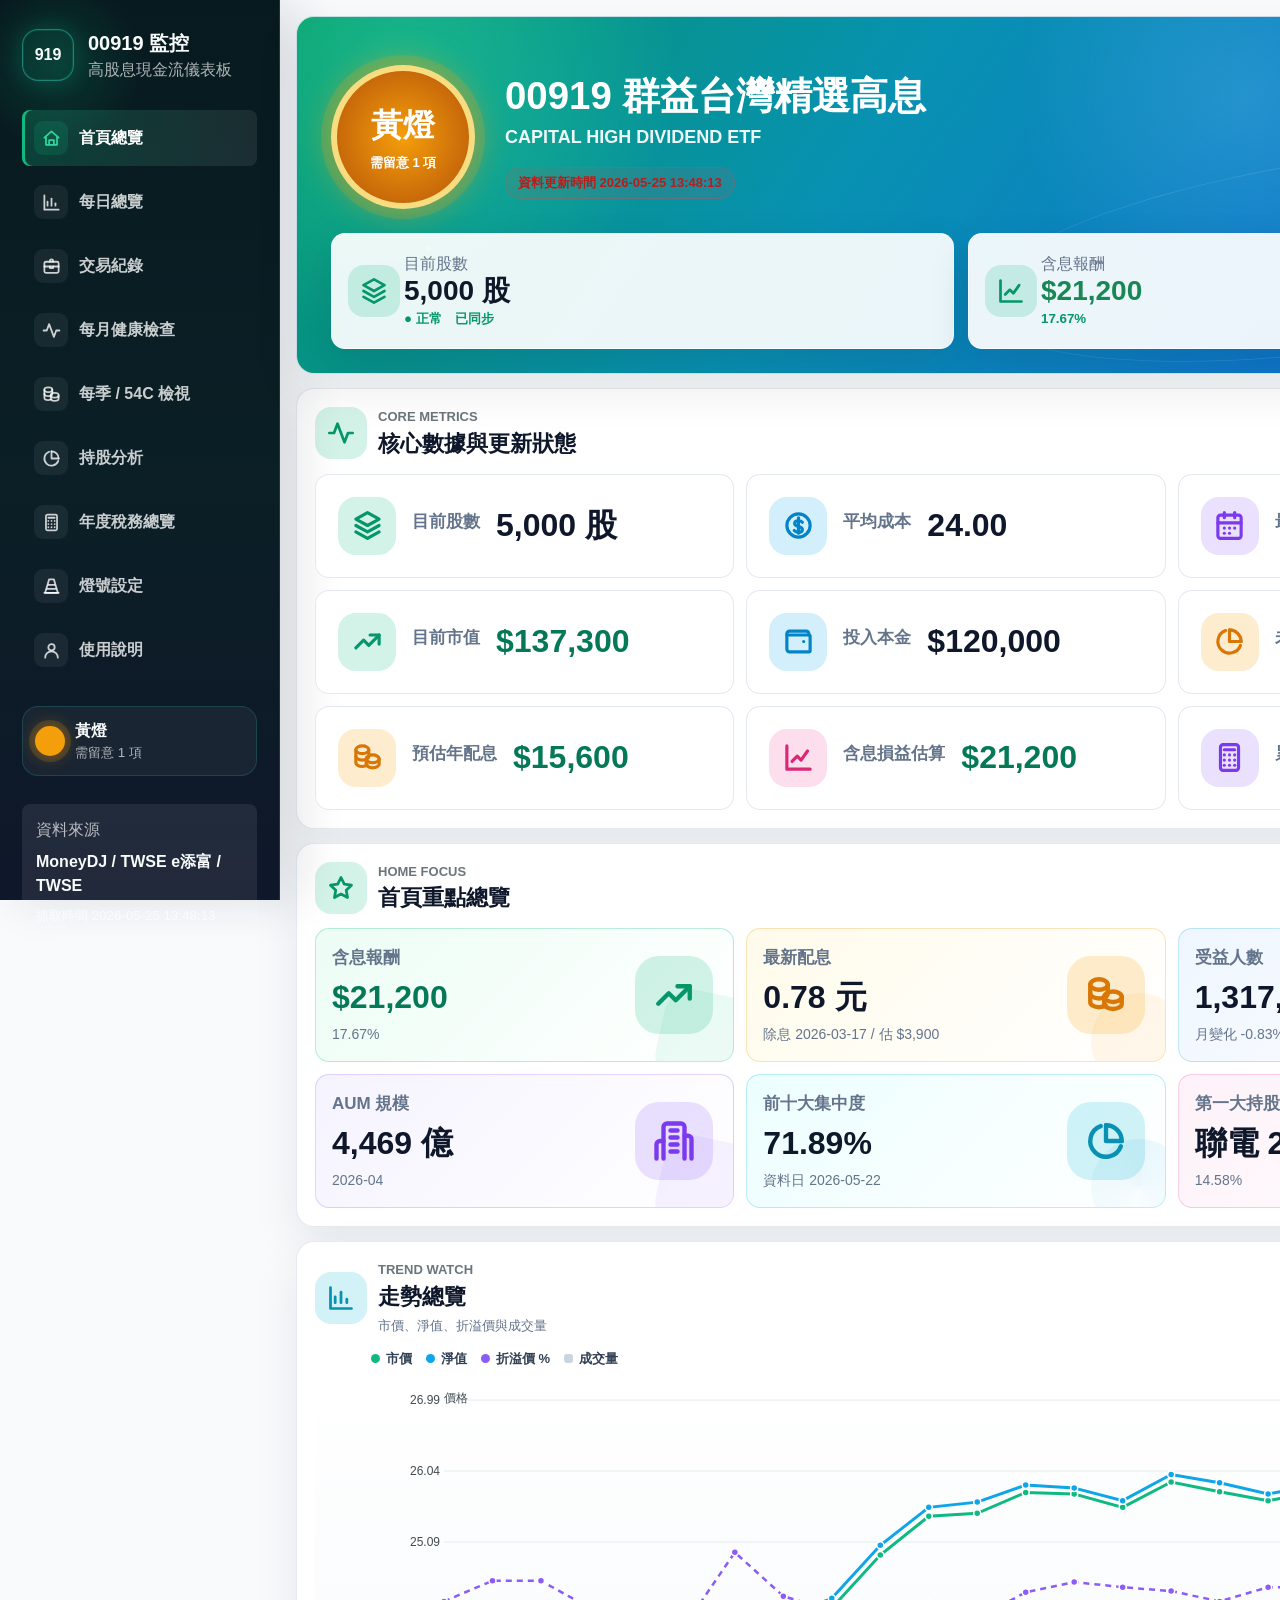
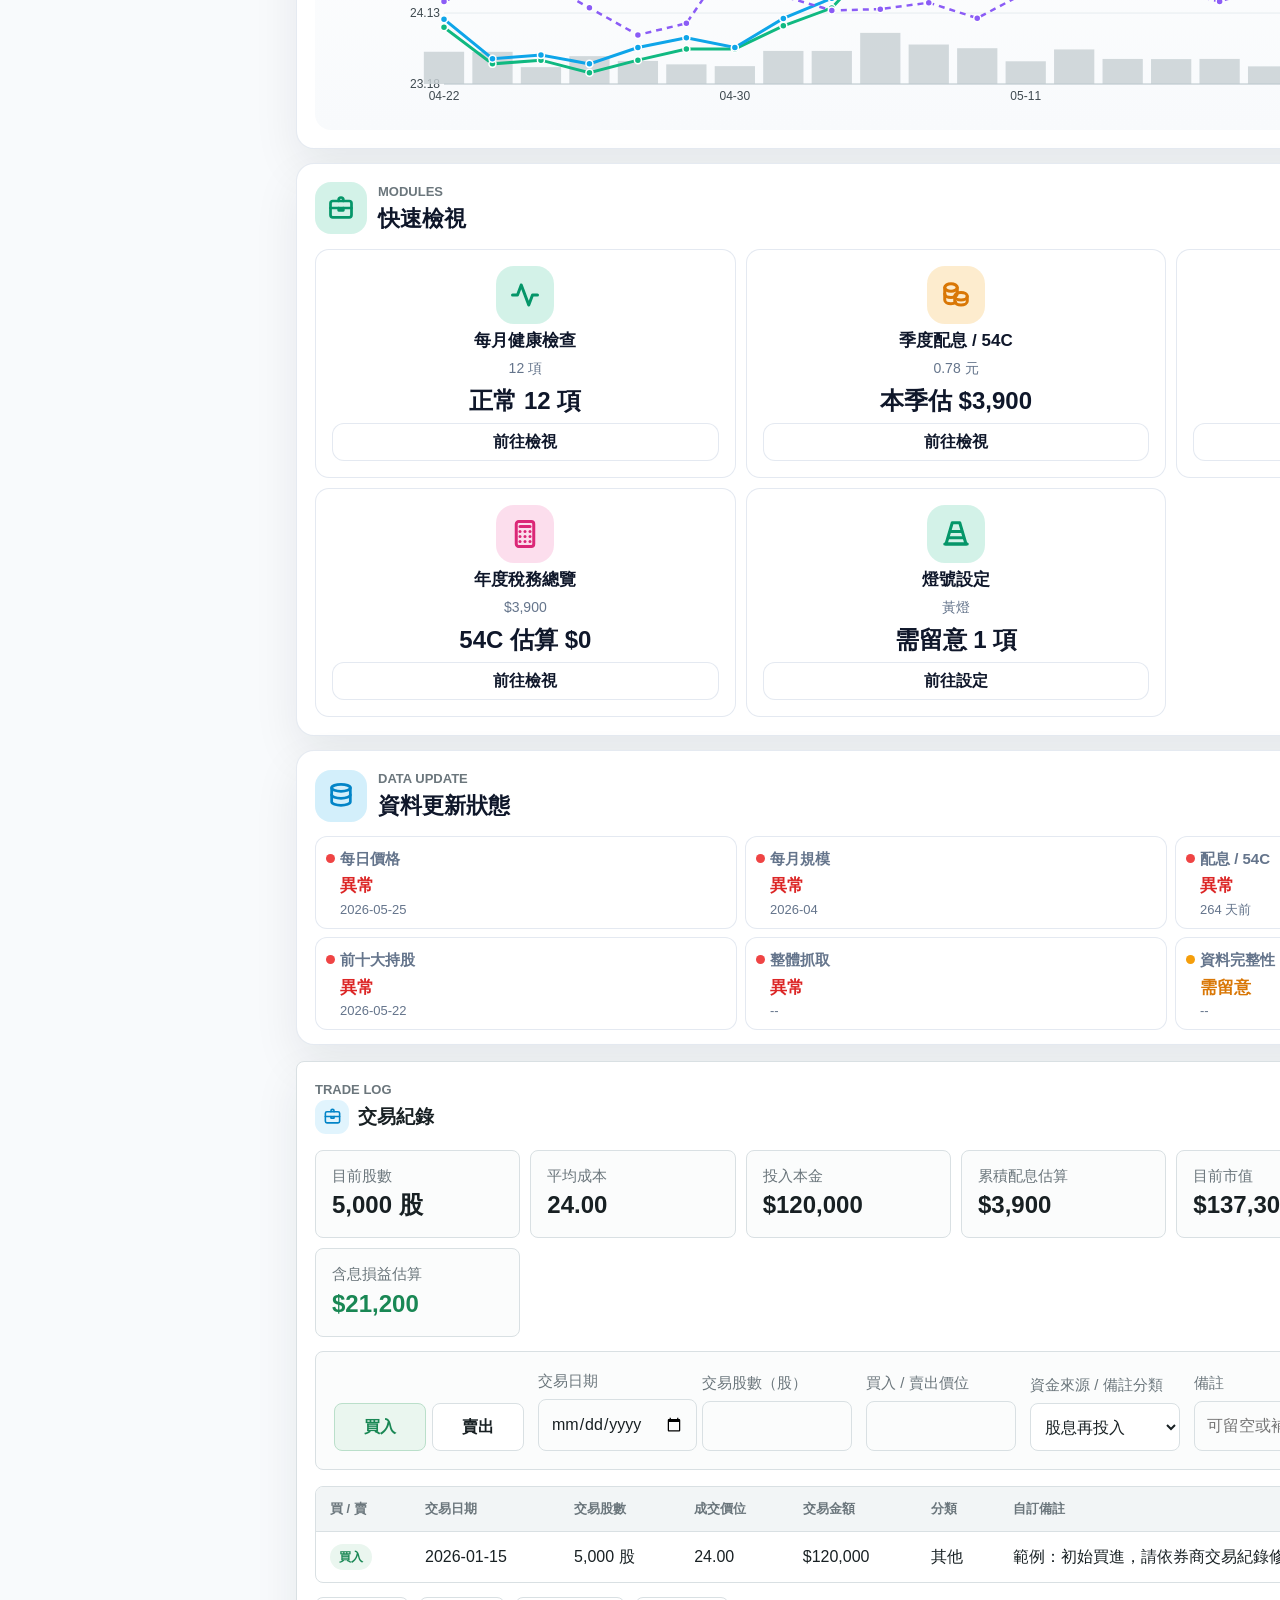
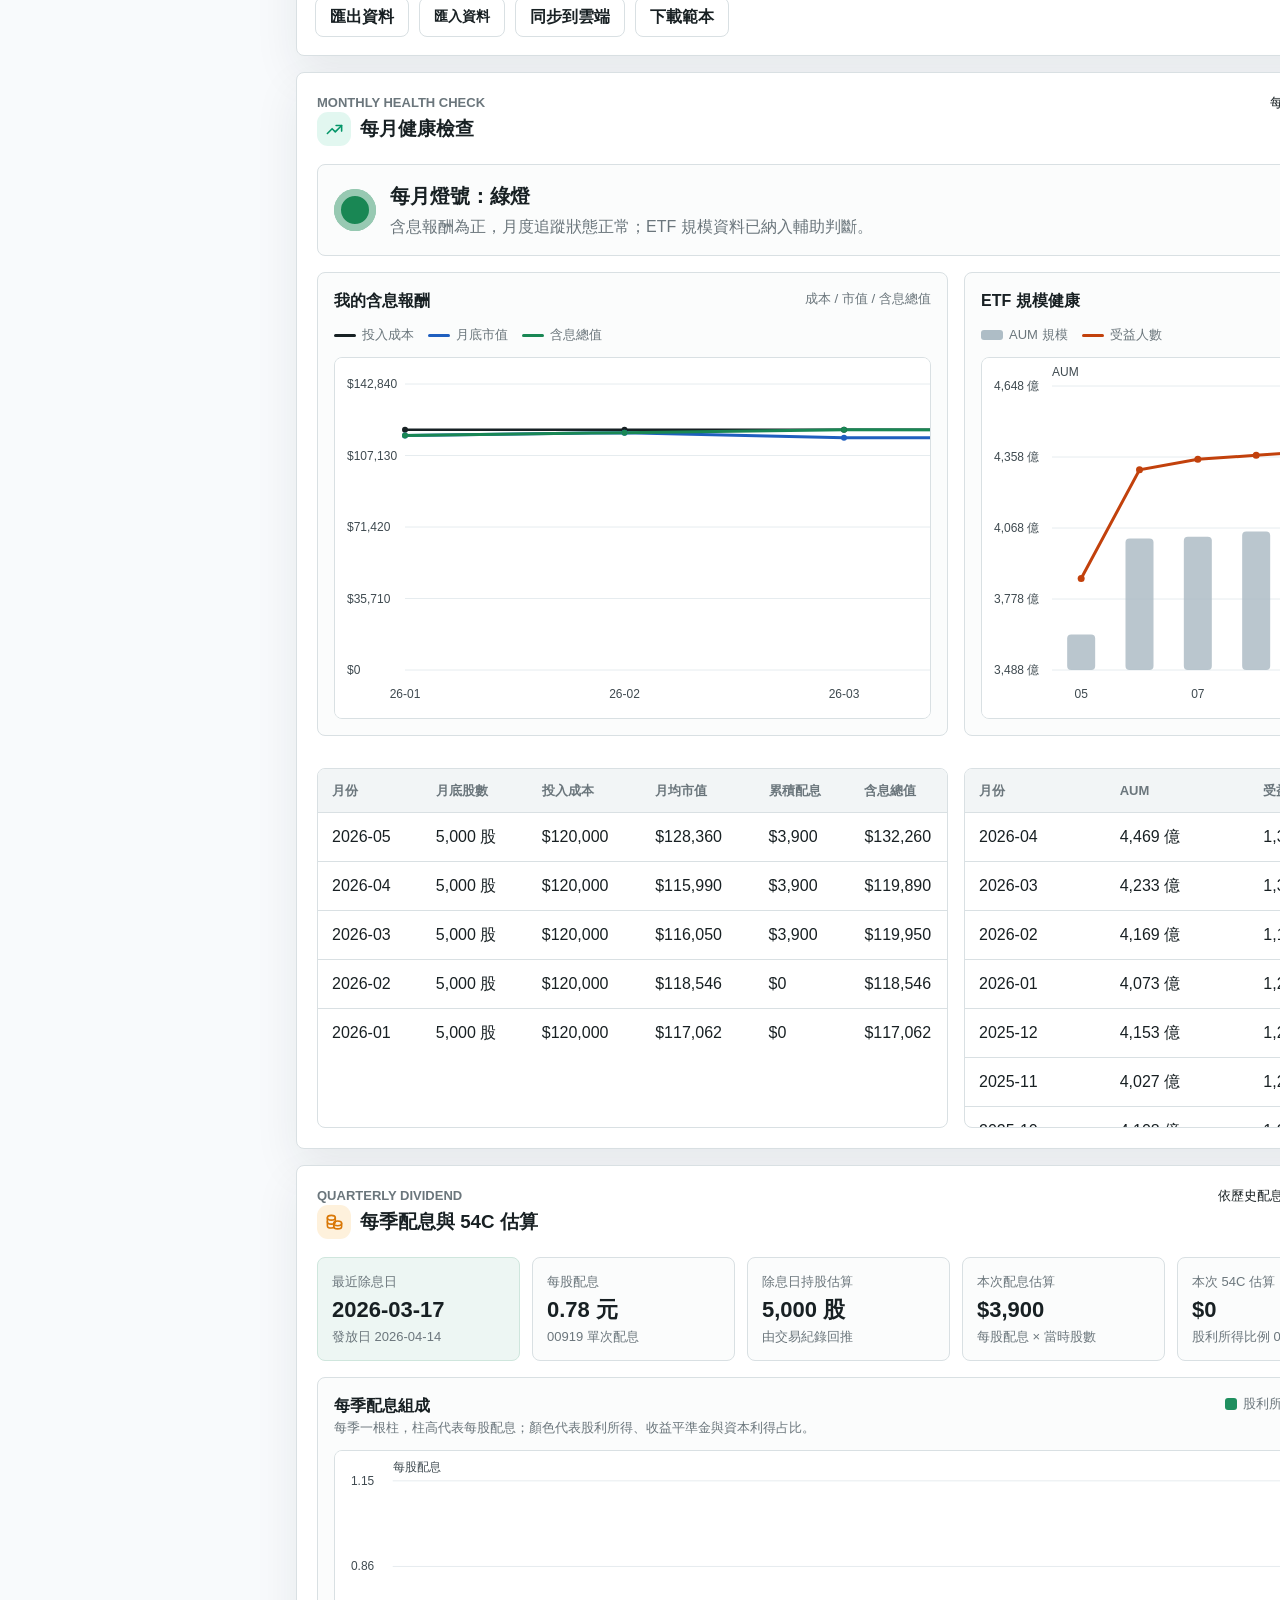
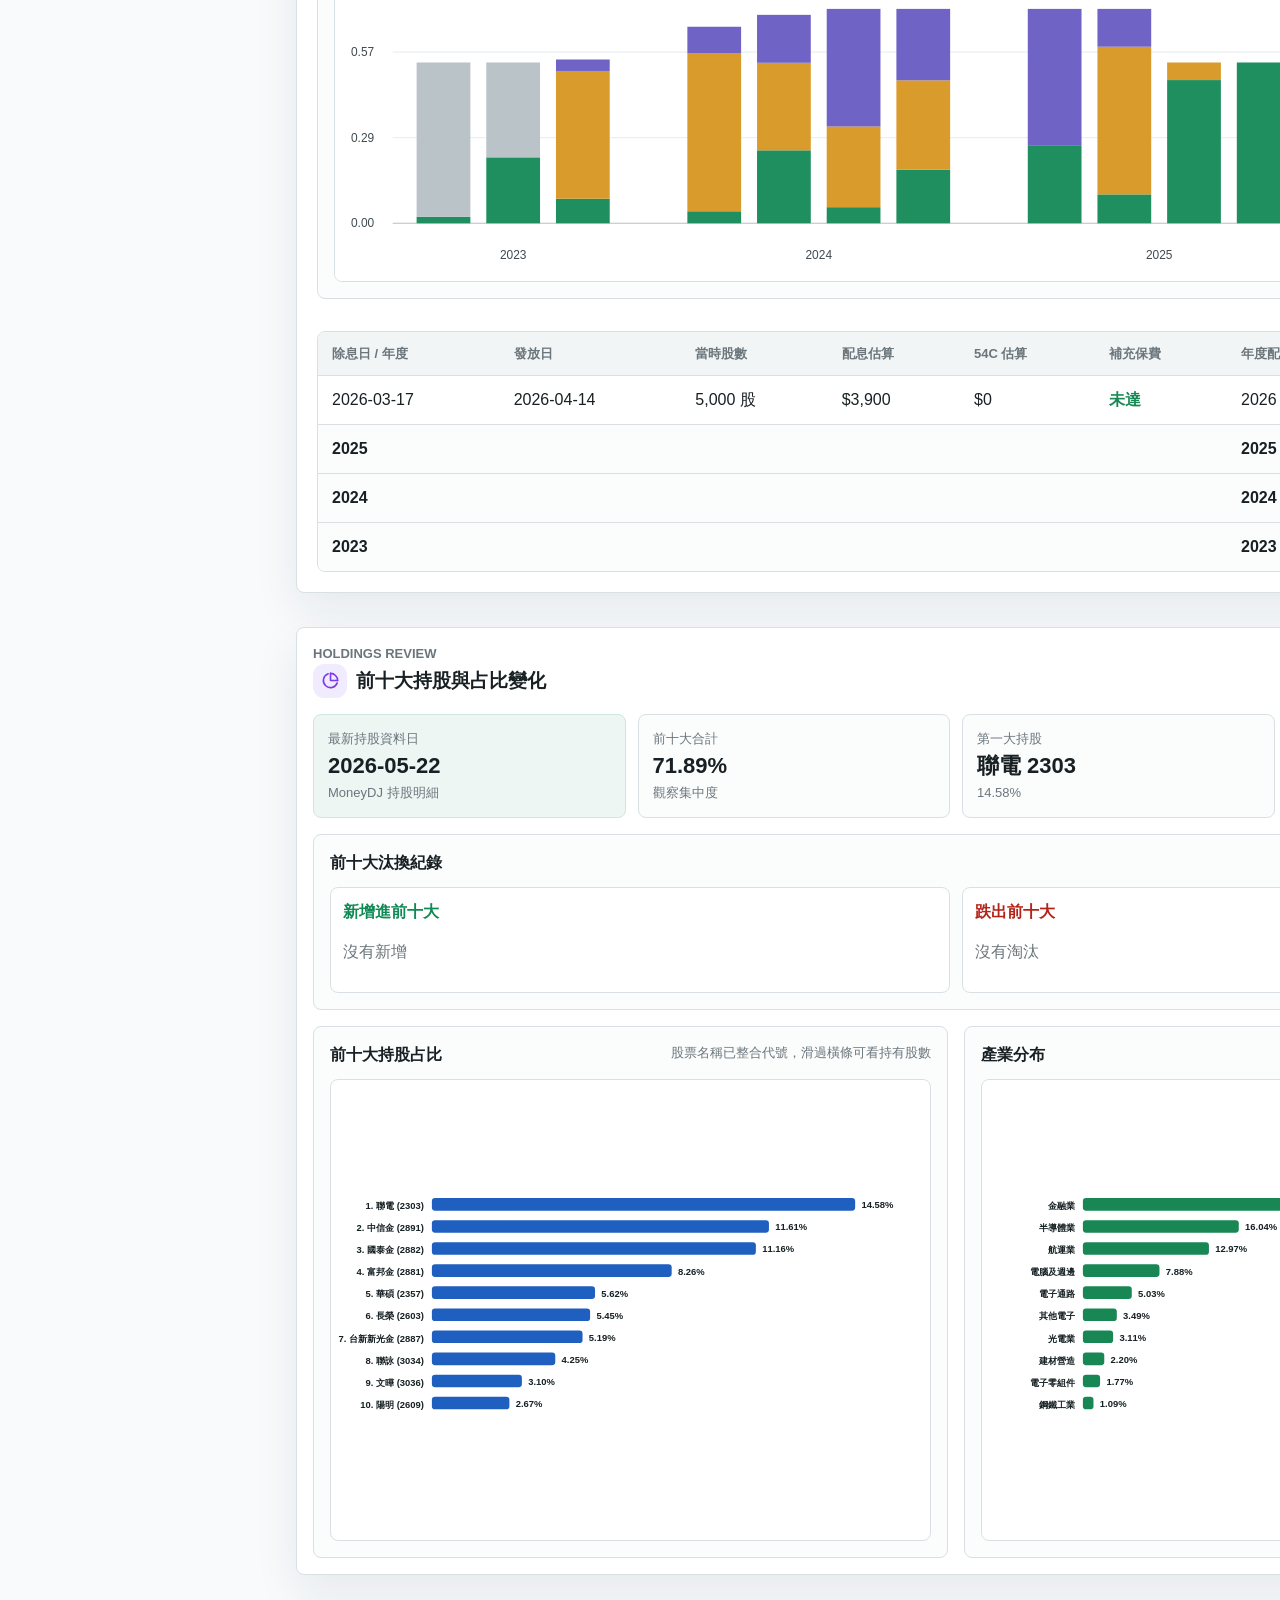
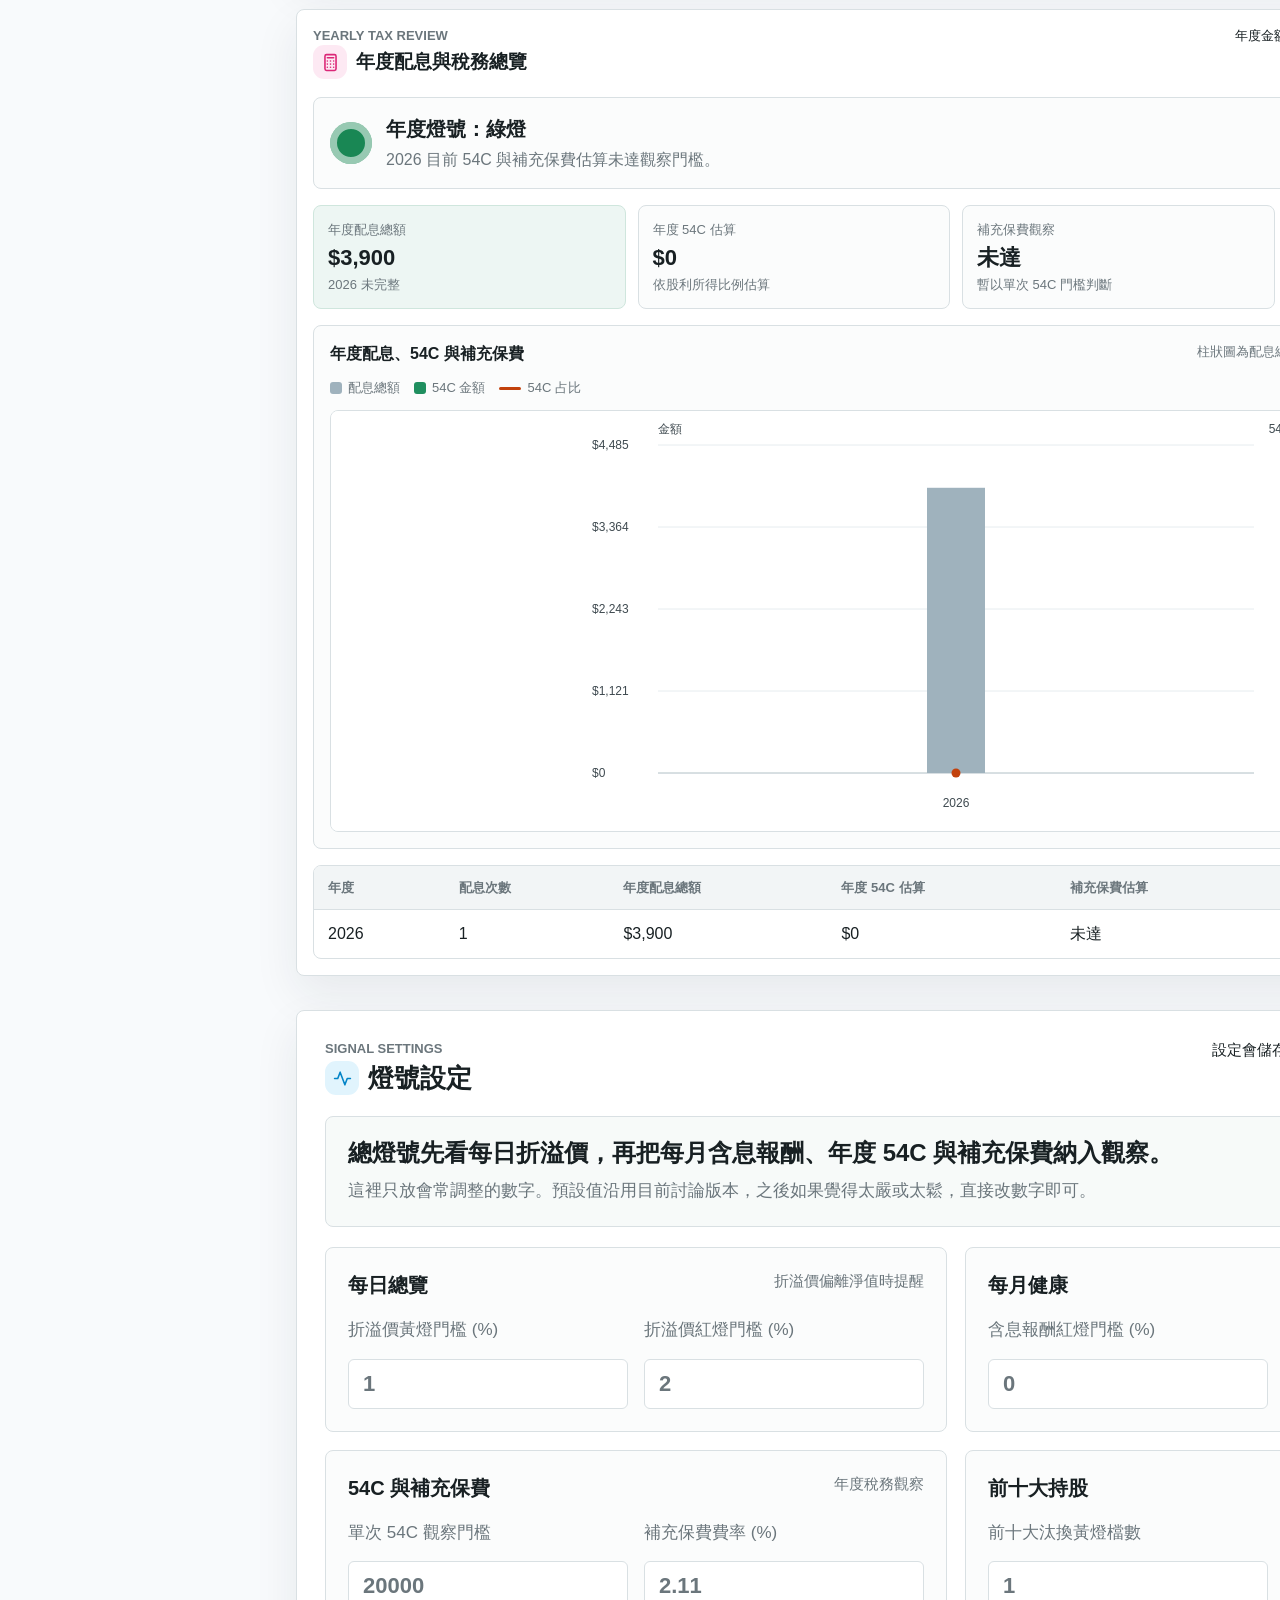
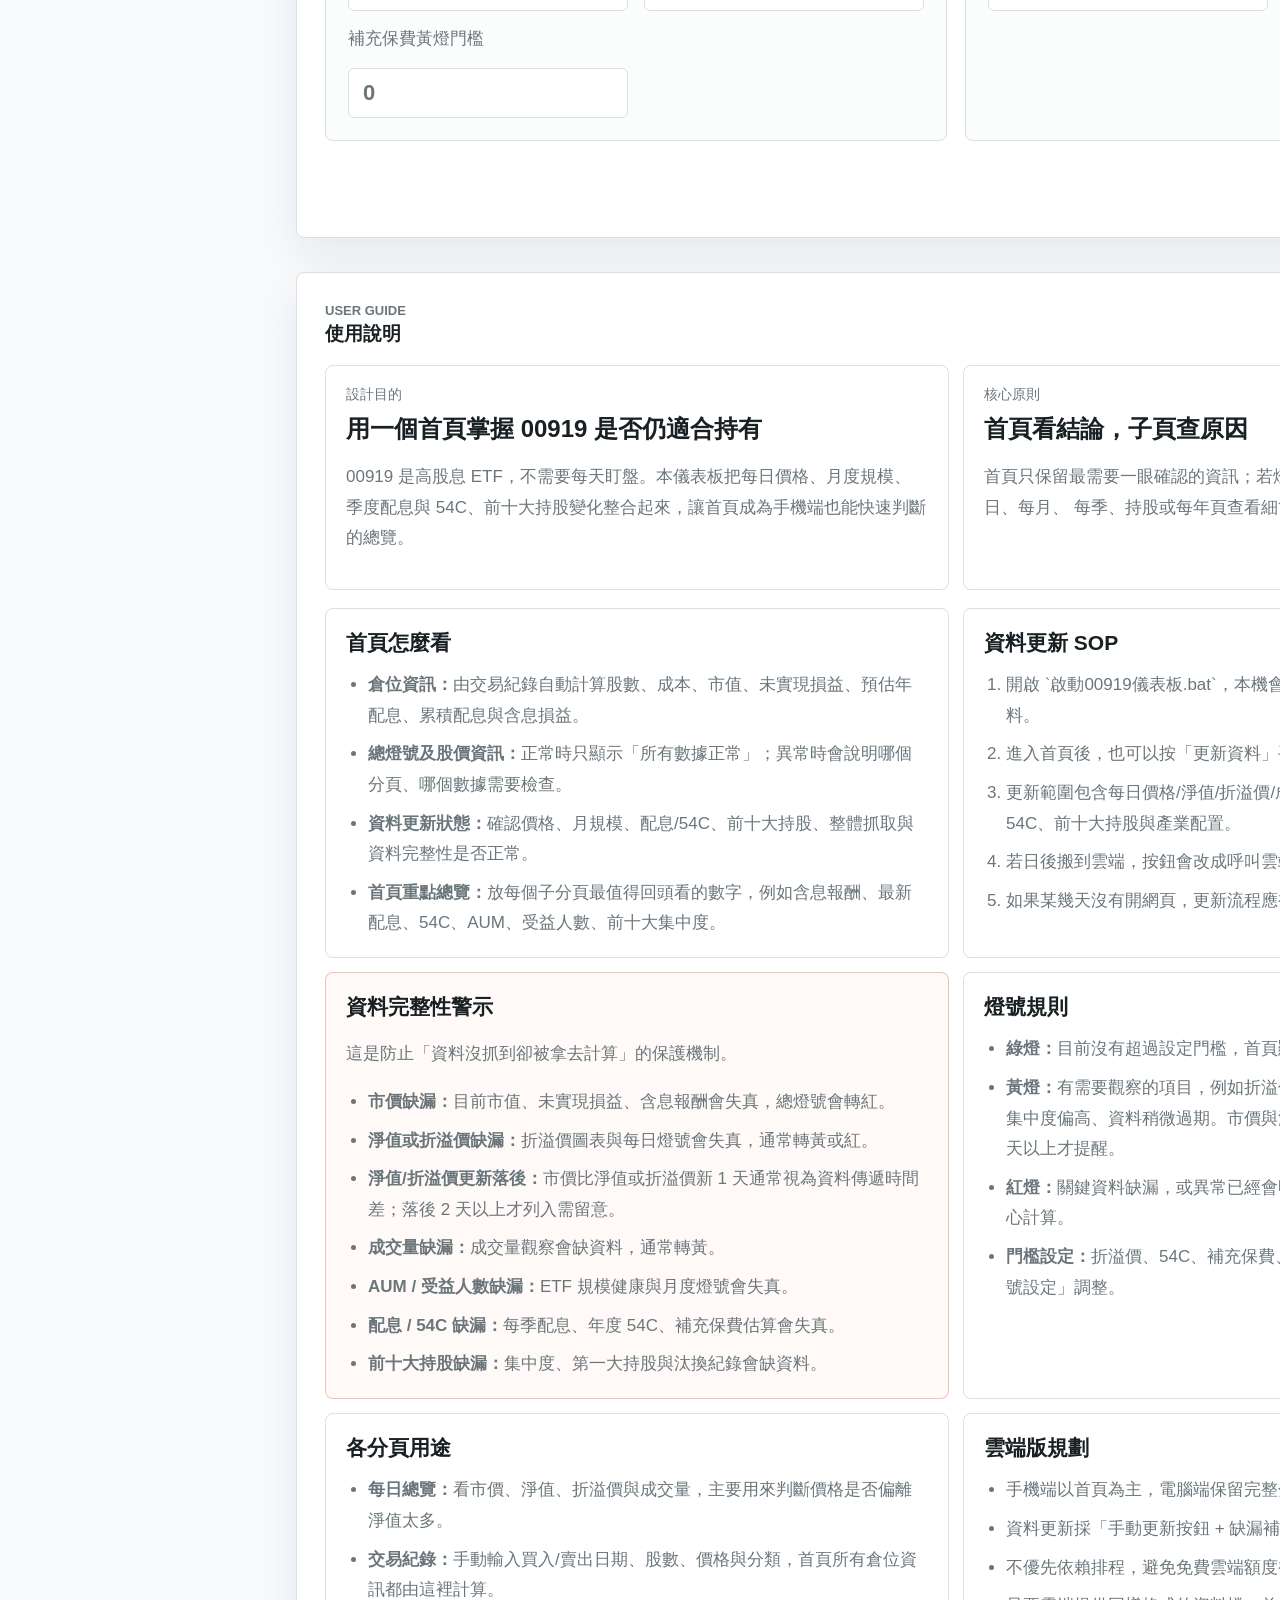
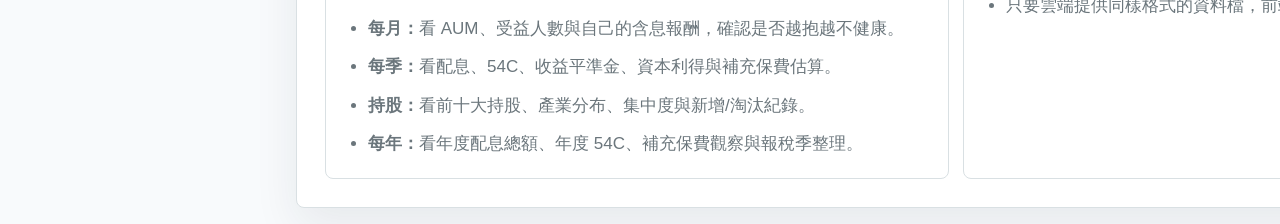
==== commit 0003c815: "add manual cloud sync for trade records" ====
--- a/index.html
+++ b/index.html
@@ -1,4 +1,4 @@
-<!doctype html>
+﻿<!doctype html>
 <html lang="zh-Hant">
   <head>
     <meta charset="utf-8" />
@@ -779,6 +779,7 @@
               匯入資料
               <input id="importTradesInput" type="file" accept=".csv,text/csv" />
             </label>
+            <button type="button" id="syncTradesButton">同步到雲端</button>
             <button type="button" id="downloadTemplateButton">下載範本</button>
           </div>
         </section>
@@ -1271,3 +1272,6 @@
     <script src="assets/navigation.js?v=20260522-1730"></script>
   </body>
 </html>
+
+
+
--- a/assets/styles.css
+++ b/assets/styles.css
@@ -2646,6 +2646,11 @@
     color: #fff;
   }
 
+  .desktop-hero__actions,
+  .desktop-data-status-compact .desktop-mini-button {
+    display: none !important;
+  }
+
   .desktop-status-list {
     display: grid;
     grid-template-columns: repeat(6, minmax(0, 1fr));
@@ -2654,11 +2659,11 @@
 
   .desktop-status-row {
     position: relative;
-    min-height: 66px;
+    min-height: 72px;
     display: grid;
     align-content: space-between;
     gap: 3px;
-    padding: 10px 10px 9px 22px;
+    padding: 11px 10px 10px 24px;
     border: 1px solid rgba(226, 232, 240, 0.92);
     border-radius: 12px;
     background: #fff;
@@ -2669,8 +2674,8 @@
     position: absolute;
     top: 17px;
     left: 10px;
-    width: 8px;
-    height: 8px;
+    width: 9px;
+    height: 9px;
     border-radius: 50%;
     background: #10b981;
   }
@@ -2690,7 +2695,7 @@
 
   .desktop-status-row small {
     color: var(--desktop-muted);
-    font-size: 12px;
+    font-size: 13px;
     line-height: 1.25;
     white-space: nowrap;
     overflow: hidden;
@@ -2699,21 +2704,21 @@
 
   .desktop-data-status-compact,
   .desktop-status-row {
-    font-size: 14px;
+    font-size: 15px;
   }
 
   .desktop-status-row span,
   .desktop-home .data-status-compact .status-name,
   .desktop-home .desktop-data-status-compact .status-name {
-    font-size: 14px;
+    font-size: 15px;
     font-weight: 600;
   }
 
   .desktop-status-row strong,
   .desktop-home .data-status-compact .status-value,
   .desktop-home .desktop-data-status-compact .status-value {
-    font-size: 14px;
-    font-weight: 700;
+    font-size: 17px;
+    font-weight: 800;
   }
 
   .nav a .icon-box {
